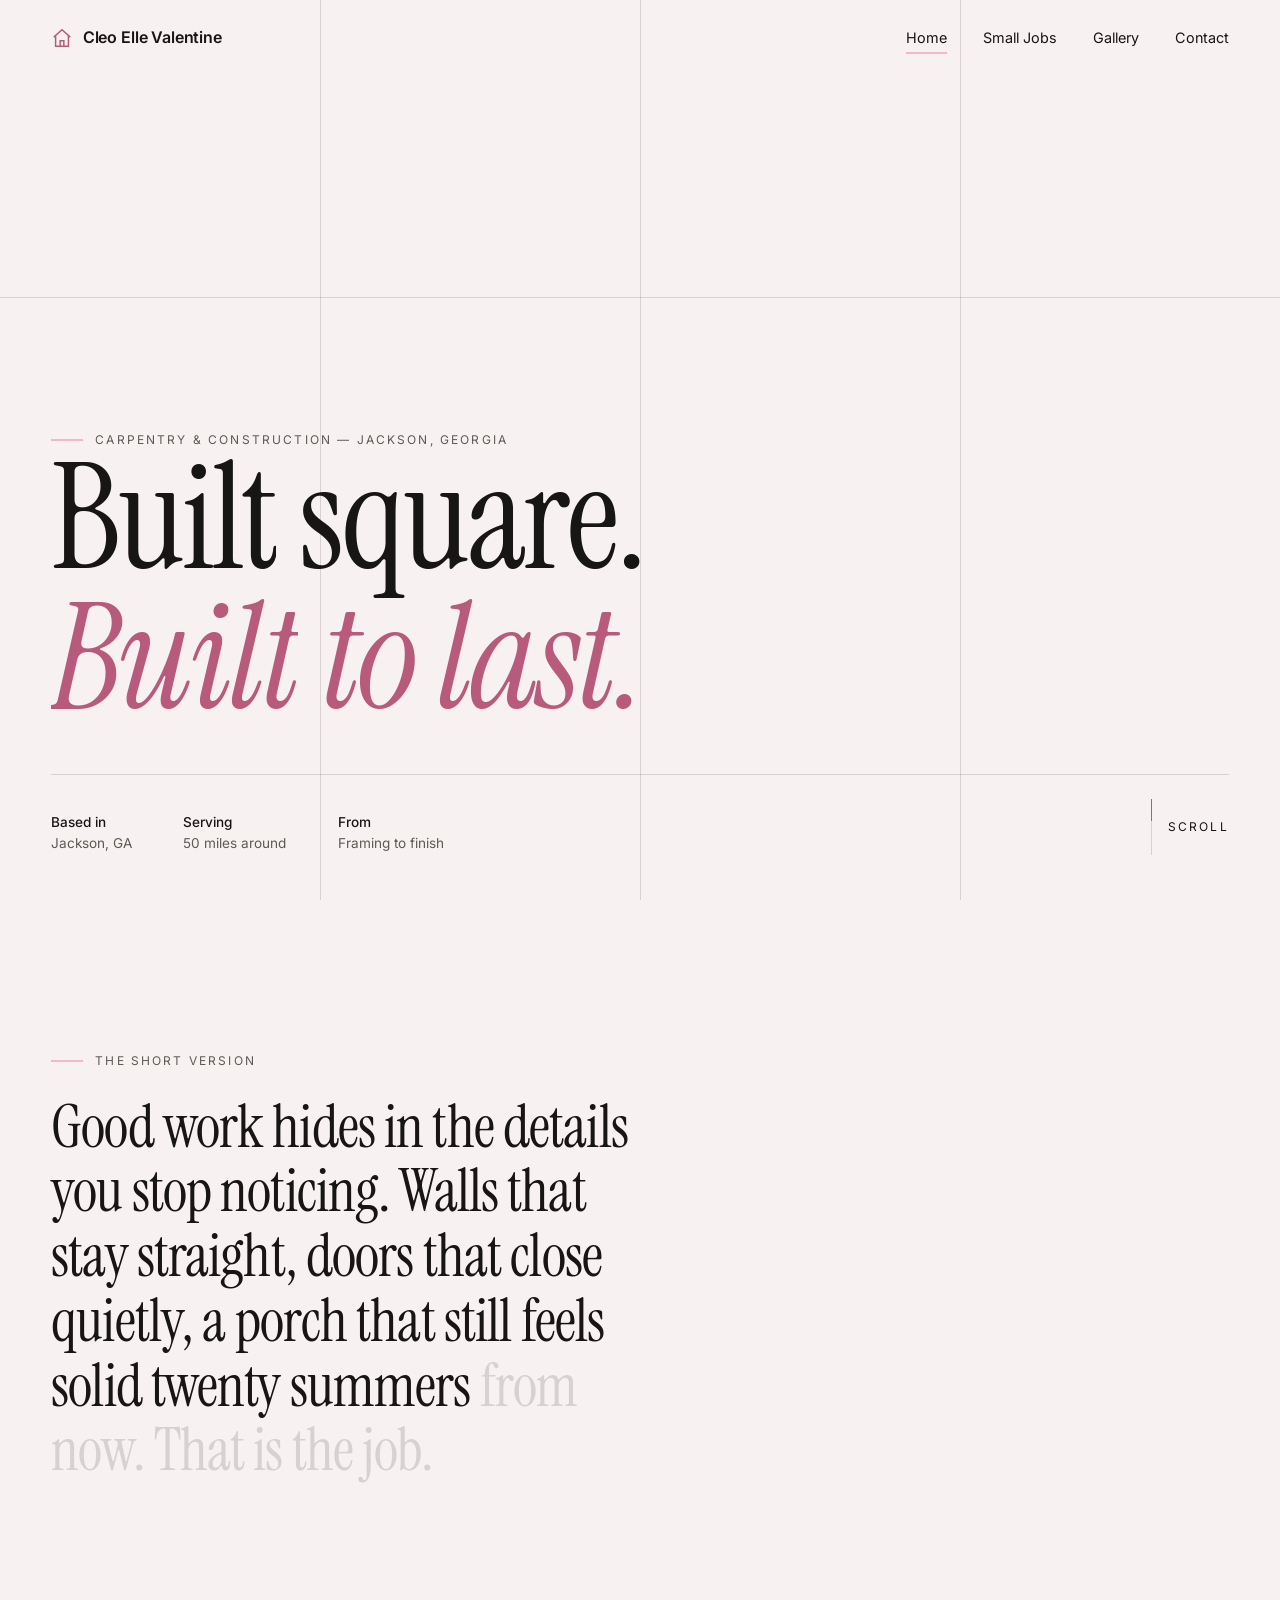
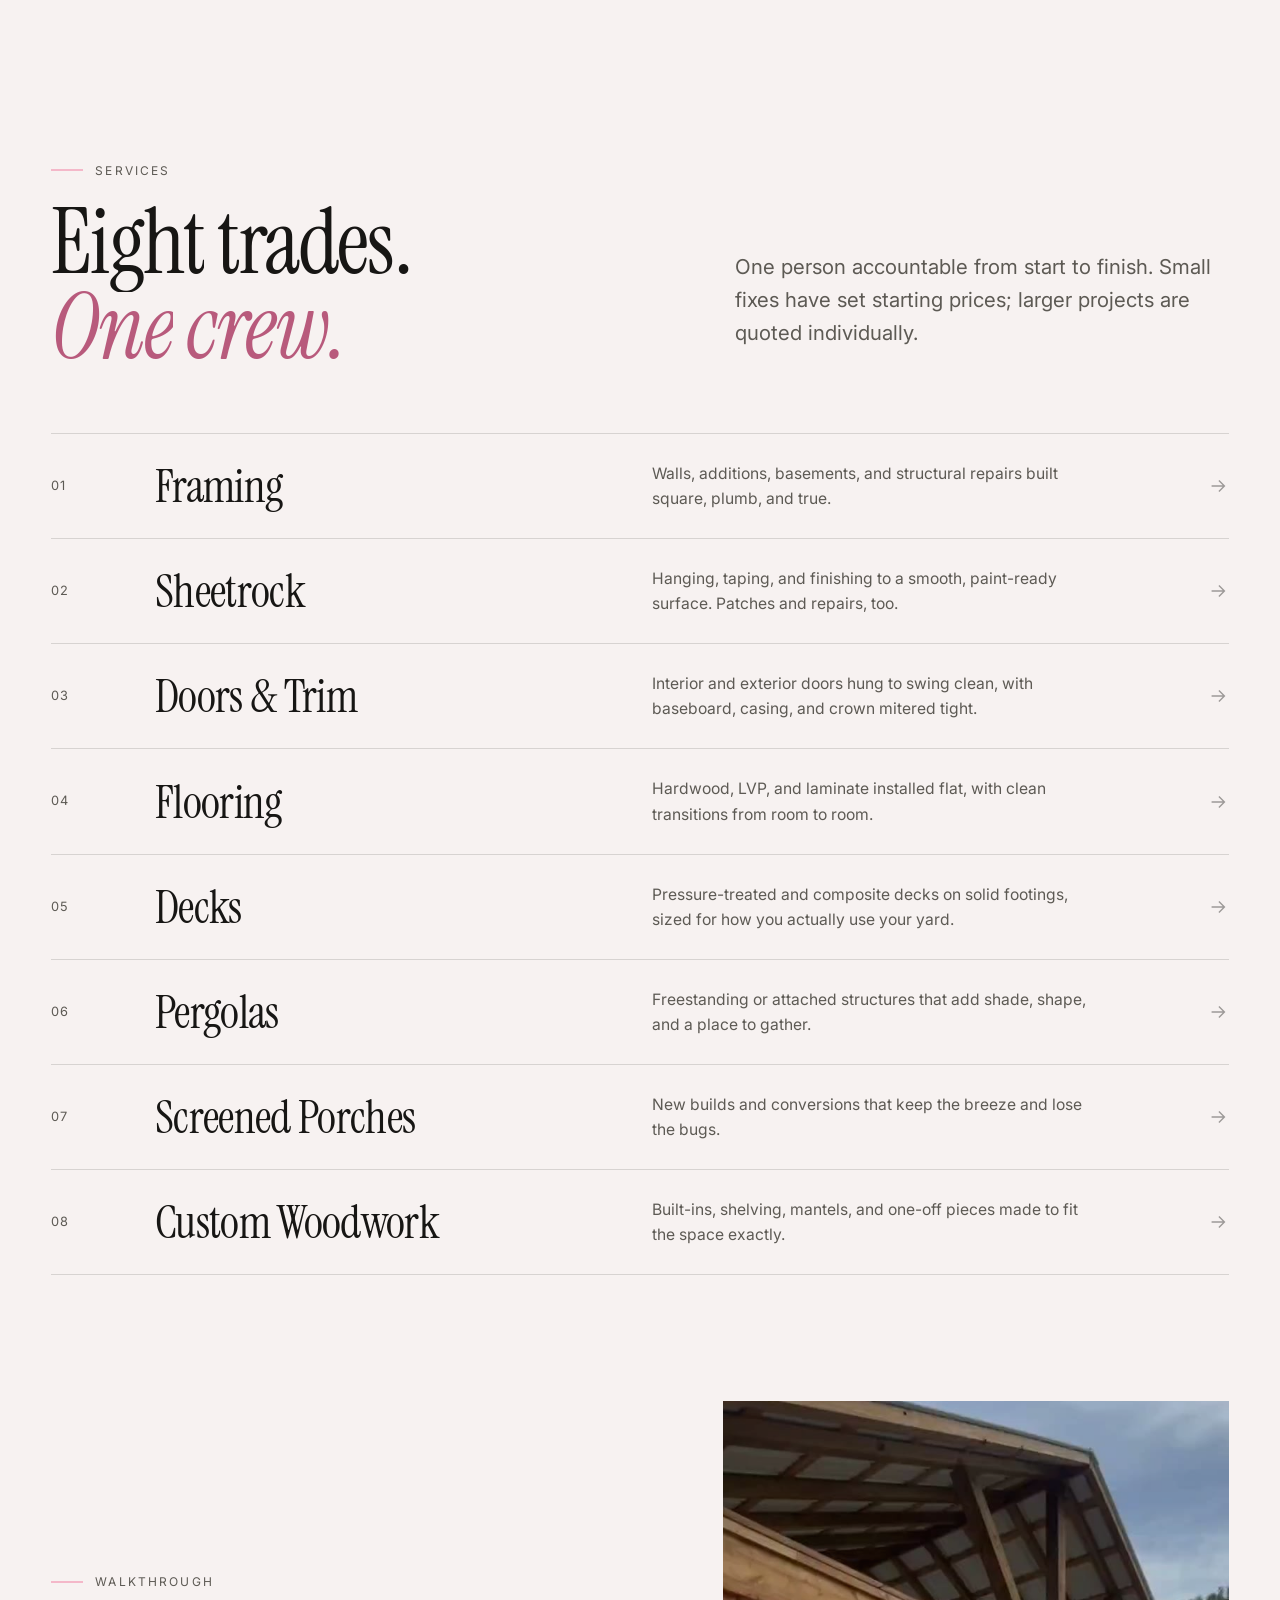
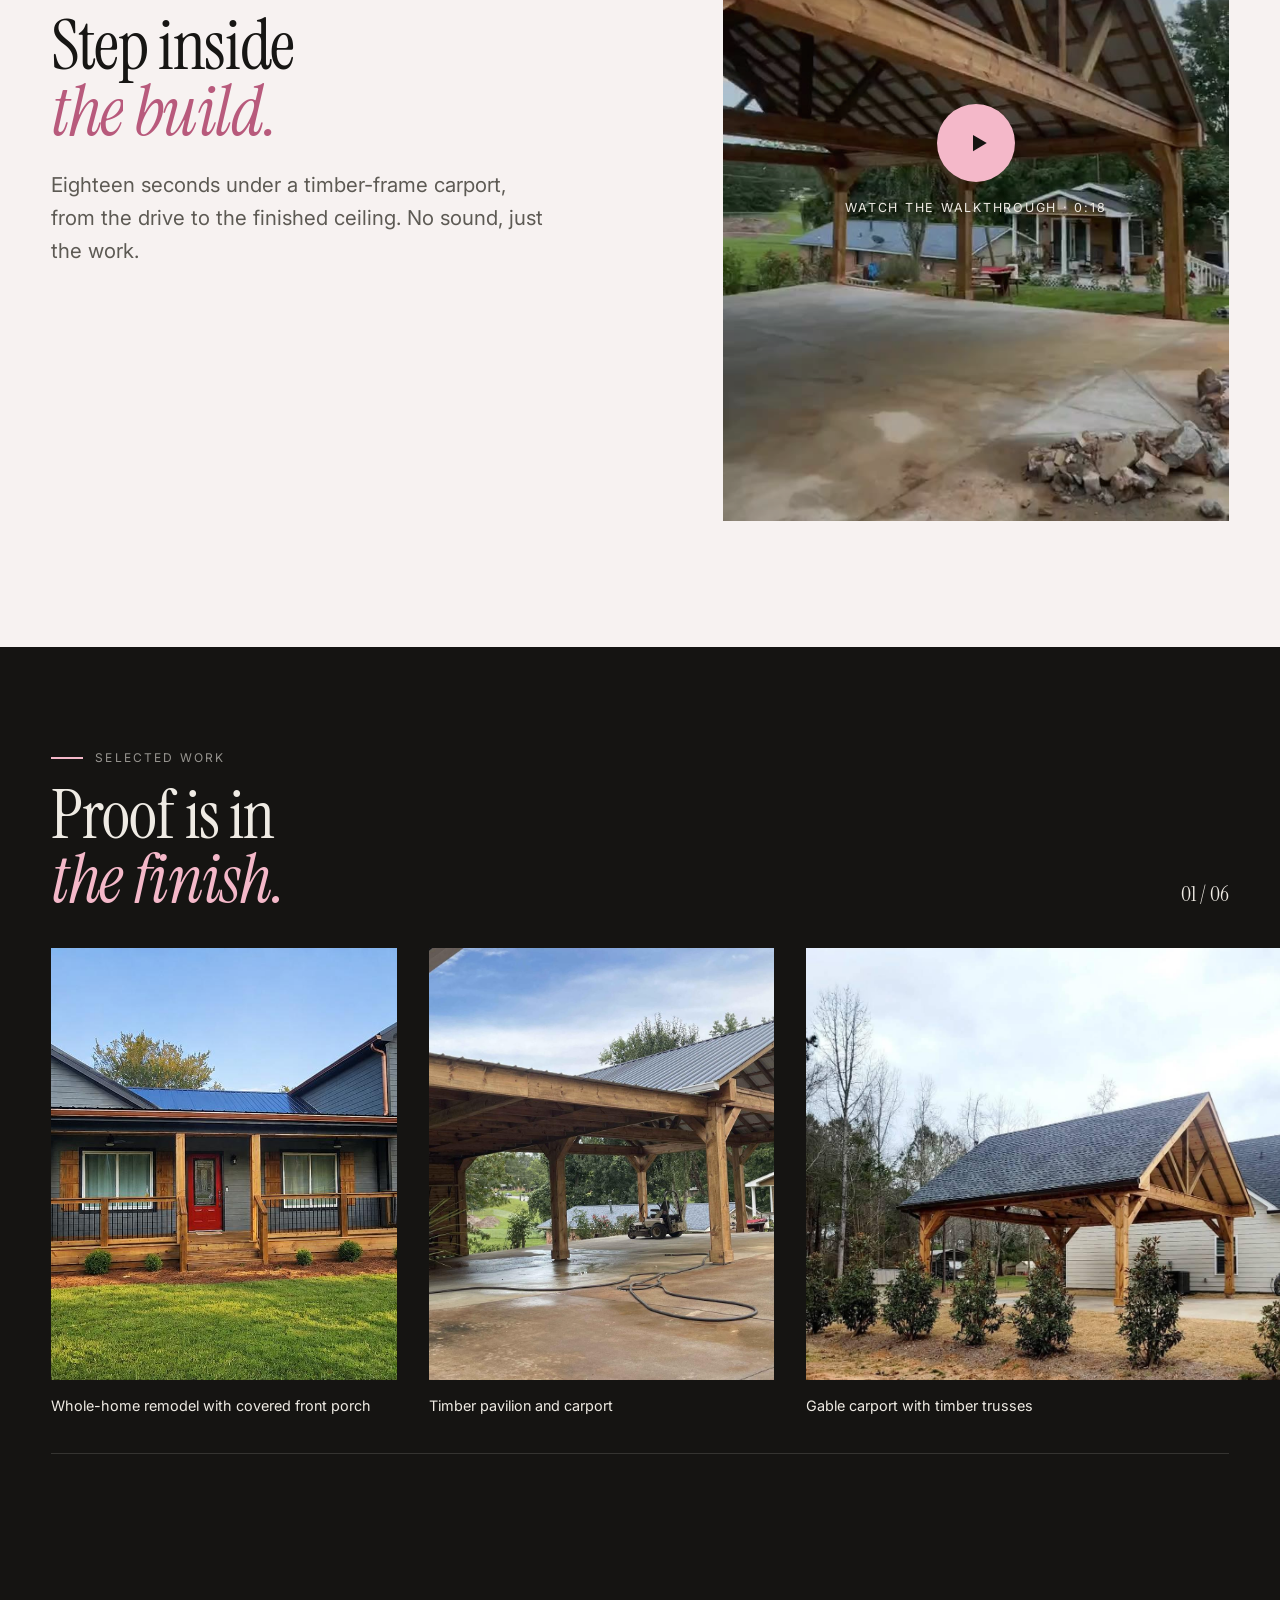
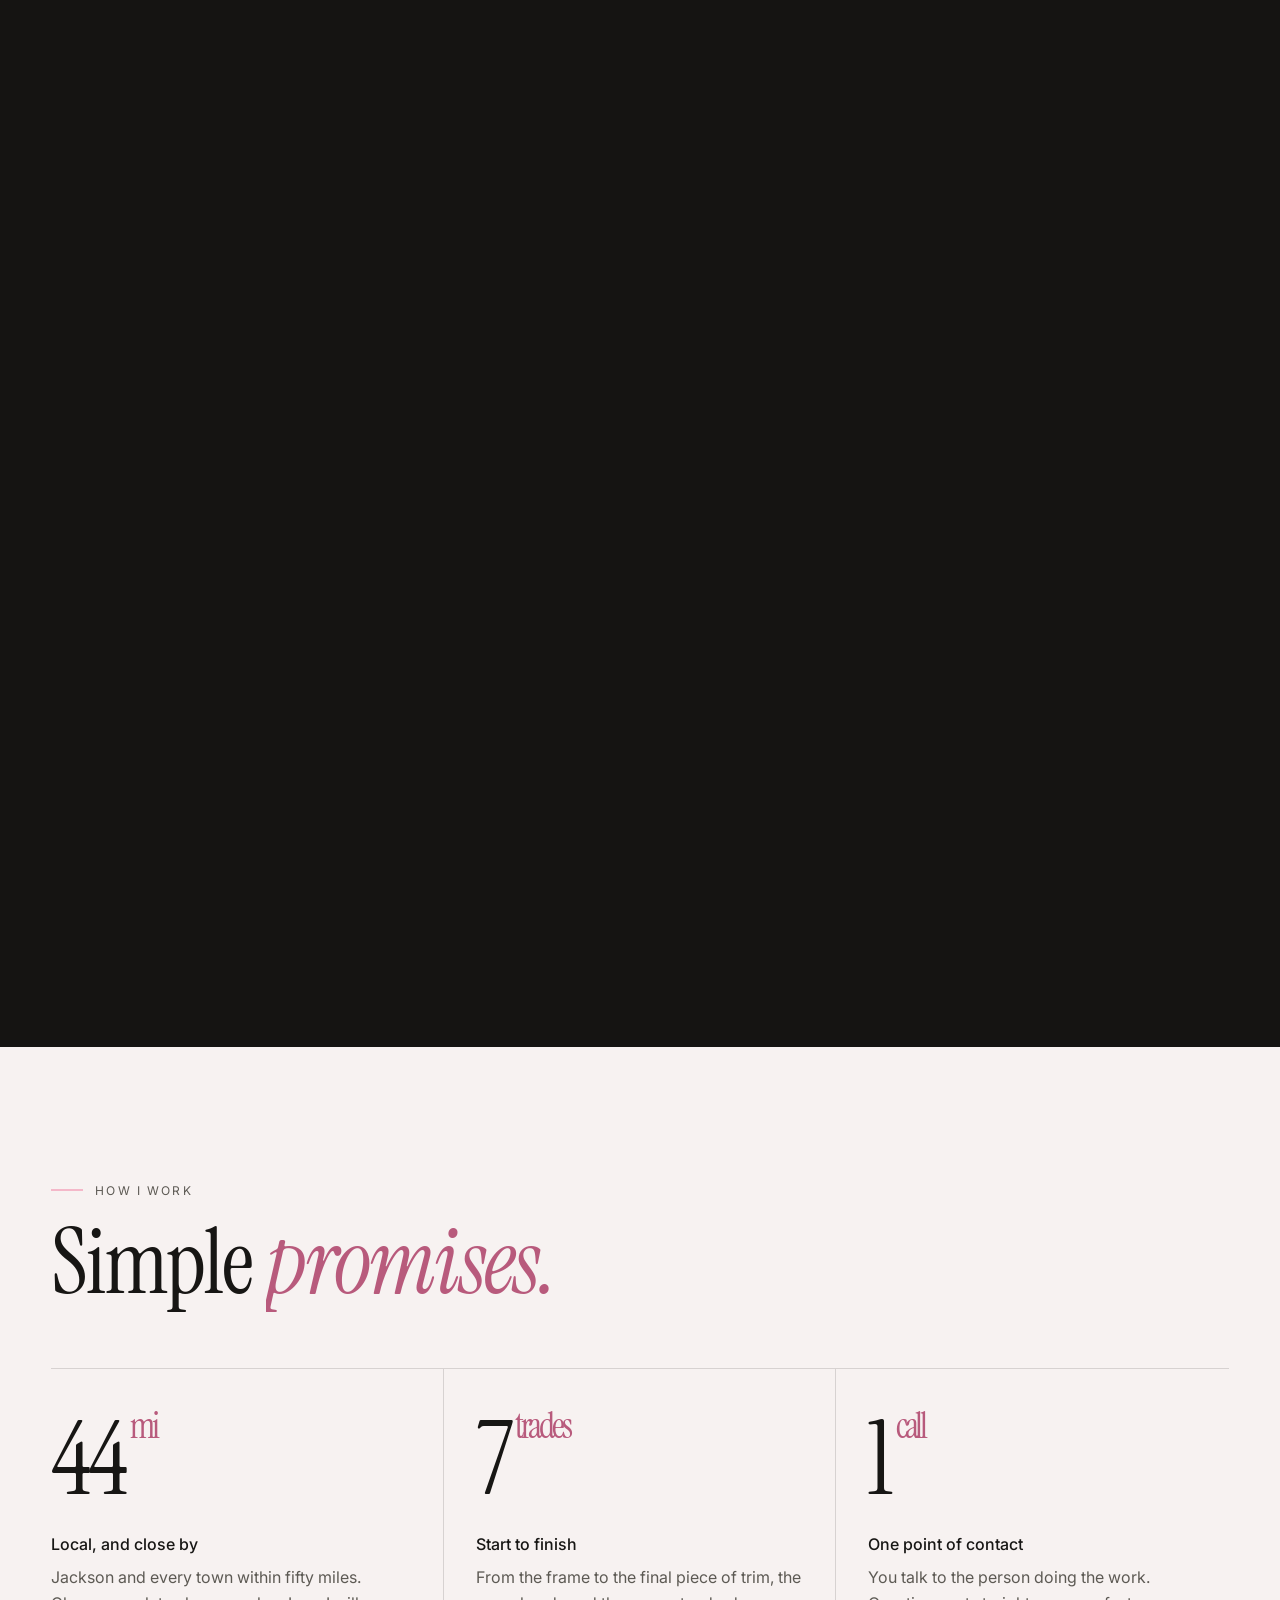
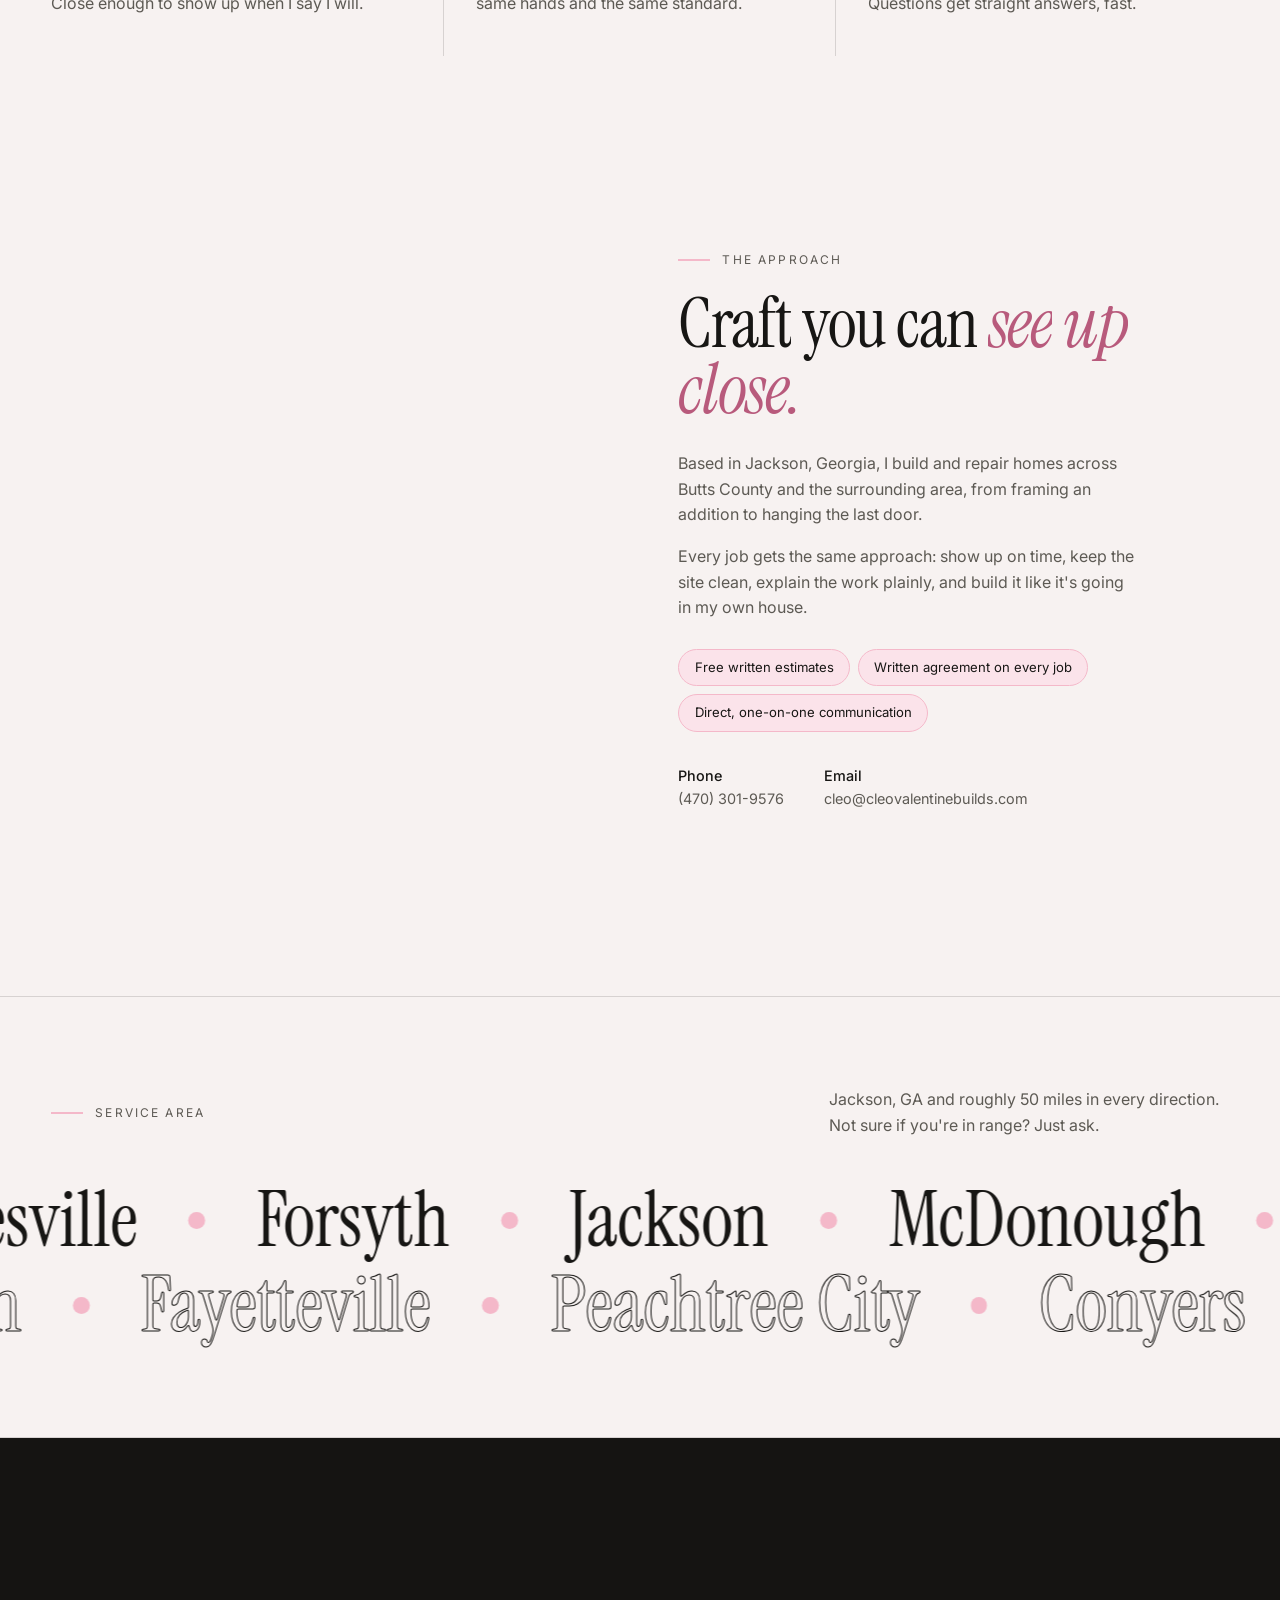
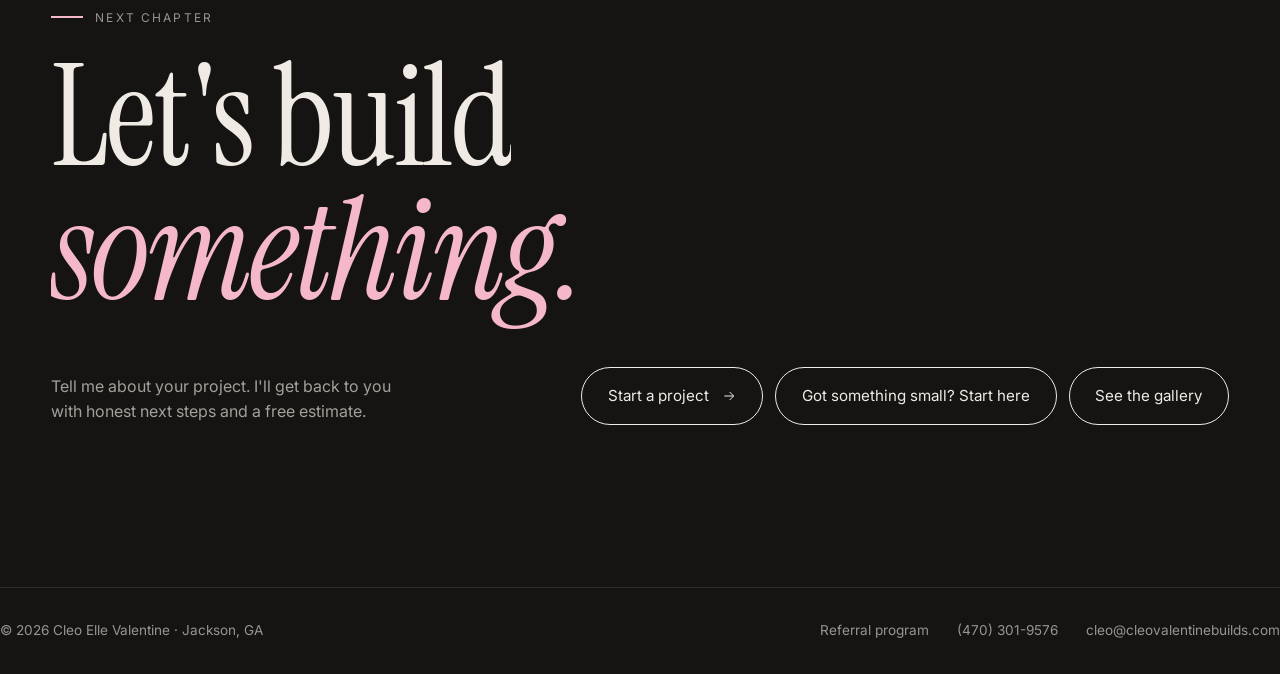
==== index.html @ bc6db9a2 "Expand the referral page and move its link to the footer The page is for existing clients and gets s" ====
<!DOCTYPE html>
<html lang="en" class="no-js">
<head>
  <meta charset="utf-8">
  <meta name="viewport" content="width=device-width, initial-scale=1">
  <title>Cleo Elle Valentine — Carpentry &amp; Construction in Jackson, GA</title>
  <meta name="description" content="Framing, sheetrock, doors and trim, flooring, decks, pergolas, screened porches, and custom woodwork in Jackson, GA and 50 miles around.">
  <link rel="canonical" href="https://cleovalentinebuilds.com/">
  <link rel="icon" href="favicon.svg" type="image/svg+xml">
  <meta property="og:type" content="website">
  <meta property="og:site_name" content="Cleo Elle Valentine Carpentry">
  <meta property="og:title" content="Cleo Elle Valentine — Carpentry in Jackson, GA">
  <meta property="og:description" content="Carpentry, repairs, and custom woodwork in Jackson, GA and 50 miles around. Free written estimates.">
  <meta property="og:url" content="https://cleovalentinebuilds.com/">
  <meta property="og:image" content="https://cleovalentinebuilds.com/images/work/timber-pavilion-and-carport.jpg">
  <meta name="twitter:card" content="summary_large_image">
  <script>document.documentElement.classList.replace("no-js", "js");</script>
  <link rel="preconnect" href="https://fonts.googleapis.com">
  <link rel="preconnect" href="https://fonts.gstatic.com" crossorigin>
  <link href="https://fonts.googleapis.com/css2?family=Instrument+Serif:ital@0;1&family=Inter:wght@400;500;600&display=swap" rel="stylesheet">
  <link rel="stylesheet" href="css/styles.css?v=34ede5a3">
  <link rel="preload" href="data/gallery.json" as="fetch" crossorigin>
</head>
<body>
  <div class="curtain" aria-hidden="true"></div>
  <div class="progress" aria-hidden="true"></div>

  <!-- ============ NAV ============ -->
  <header class="nav">
    <div class="container nav__inner">
      <a href="index.html" class="brand">
        <svg class="brand__mark" viewBox="0 0 24 24" fill="none" stroke="currentColor" stroke-width="1.6" aria-hidden="true"><path d="M3 11 12 3l9 8M5 9.5V21h14V9.5M10 21v-6h4v6"/></svg>
        Cleo Elle Valentine
      </a>
      <button class="nav__toggle" aria-label="Menu" aria-expanded="false"><span></span><span></span></button>
      <nav class="nav__links">
        <a href="index.html" aria-current="page">Home</a>
        <a href="small-jobs.html">Small Jobs</a>
        <a href="gallery.html">Gallery</a>
        <a href="contact.html">Contact</a>
      </nav>
    </div>
  </header>

  <main>
    <!-- ============ HERO ============ -->
    <section class="hero">
      <div class="hero__lines" aria-hidden="true">
        <i class="v" style="left:25%;animation-delay:.6s"></i>
        <i class="v" style="left:50%;animation-delay:.75s"></i>
        <i class="v" style="left:75%;animation-delay:.9s"></i>
        <i class="h" style="top:33%;animation-delay:.7s"></i>
      </div>
      <div class="container hero__content">
        <span class="eyebrow" data-reveal style="--d:.5s">Carpentry &amp; Construction — Jackson, Georgia</span>
        <h1 class="display hero__title split" style="--d:.6s">Built square.<br><em>Built to last.</em></h1>
        <div class="hero__foot">
          <div class="hero__meta" data-reveal style="--d:1.1s">
            <div><strong>Based in</strong>Jackson, GA</div>
            <div><strong>Serving</strong>50 miles around</div>
            <div><strong>From</strong>Framing to finish</div>
          </div>
          <a href="#story" class="scroll-cue" data-reveal style="--d:1.3s">
            <span class="scroll-cue__line"></span> Scroll
          </a>
        </div>
      </div>
    </section>

    <!-- ============ STATEMENT ============ -->
    <section class="statement" id="story">
      <div class="container">
        <span class="eyebrow" data-reveal>The short version</span>
        <p class="statement__text">
          Good work hides in the details you stop noticing. Walls that stay straight, doors that close quietly, a porch that still feels solid twenty summers from now. That is the job.
        </p>
      </div>
    </section>

    <!-- ============ SERVICES ============ -->
    <section class="services" id="services">
      <div class="container">
        <div class="section-head">
          <div>
            <span class="eyebrow" data-reveal>Services</span>
            <h2 class="display split" style="margin-top:1.25rem">Eight trades.<br><em>One crew.</em></h2>
          </div>
          <p class="lead" data-reveal>One person accountable from start to finish. Small fixes have set starting prices; larger projects are quoted individually.</p>
        </div>

        <div class="service-list" data-stagger="0.06">
          <div class="service" data-reveal>
            <span class="service__num">01</span><span class="service__name">Framing</span>
            <span class="service__desc">Walls, additions, basements, and structural repairs built square, plumb, and true.</span>
            <svg class="service__arrow" viewBox="0 0 24 24" fill="none" stroke="currentColor" stroke-width="1.5"><path d="M5 12h14M13 6l6 6-6 6"/></svg>
          </div>
          <div class="service" data-reveal>
            <span class="service__num">02</span><span class="service__name">Sheetrock</span>
            <span class="service__desc">Hanging, taping, and finishing to a smooth, paint-ready surface. Patches and repairs, too.</span>
            <svg class="service__arrow" viewBox="0 0 24 24" fill="none" stroke="currentColor" stroke-width="1.5"><path d="M5 12h14M13 6l6 6-6 6"/></svg>
          </div>
          <div class="service" data-reveal>
            <span class="service__num">03</span><span class="service__name">Doors &amp; Trim</span>
            <span class="service__desc">Interior and exterior doors hung to swing clean, with baseboard, casing, and crown mitered tight.</span>
            <svg class="service__arrow" viewBox="0 0 24 24" fill="none" stroke="currentColor" stroke-width="1.5"><path d="M5 12h14M13 6l6 6-6 6"/></svg>
          </div>
          <div class="service" data-reveal>
            <span class="service__num">04</span><span class="service__name">Flooring</span>
            <span class="service__desc">Hardwood, LVP, and laminate installed flat, with clean transitions from room to room.</span>
            <svg class="service__arrow" viewBox="0 0 24 24" fill="none" stroke="currentColor" stroke-width="1.5"><path d="M5 12h14M13 6l6 6-6 6"/></svg>
          </div>
          <div class="service" data-reveal>
            <span class="service__num">05</span><span class="service__name">Decks</span>
            <span class="service__desc">Pressure-treated and composite decks on solid footings, sized for how you actually use your yard.</span>
            <svg class="service__arrow" viewBox="0 0 24 24" fill="none" stroke="currentColor" stroke-width="1.5"><path d="M5 12h14M13 6l6 6-6 6"/></svg>
          </div>
          <div class="service" data-reveal>
            <span class="service__num">06</span><span class="service__name">Pergolas</span>
            <span class="service__desc">Freestanding or attached structures that add shade, shape, and a place to gather.</span>
            <svg class="service__arrow" viewBox="0 0 24 24" fill="none" stroke="currentColor" stroke-width="1.5"><path d="M5 12h14M13 6l6 6-6 6"/></svg>
          </div>
          <div class="service" data-reveal>
            <span class="service__num">07</span><span class="service__name">Screened Porches</span>
            <span class="service__desc">New builds and conversions that keep the breeze and lose the bugs.</span>
            <svg class="service__arrow" viewBox="0 0 24 24" fill="none" stroke="currentColor" stroke-width="1.5"><path d="M5 12h14M13 6l6 6-6 6"/></svg>
          </div>
          <div class="service" data-reveal>
            <span class="service__num">08</span><span class="service__name">Custom Woodwork</span>
            <span class="service__desc">Built-ins, shelving, mantels, and one-off pieces made to fit the space exactly.</span>
            <svg class="service__arrow" viewBox="0 0 24 24" fill="none" stroke="currentColor" stroke-width="1.5"><path d="M5 12h14M13 6l6 6-6 6"/></svg>
          </div>
        </div>
      </div>
    </section>

    <!-- ============ WALKTHROUGH VIDEO ============ -->
    <section class="video">
      <div class="container video__grid">
        <div>
          <span class="eyebrow" data-reveal>Walkthrough</span>
          <h2 class="display split">Step inside<br><em>the build.</em></h2>
          <p class="lead" data-reveal style="--d:.1s">Eighteen seconds under a timber-frame carport, from the drive to the finished ceiling. No sound, just the work.</p>
          <a href="gallery.html" class="btn" data-reveal style="--d:.2s">See more carports
            <svg viewBox="0 0 24 24" fill="none" stroke="currentColor" stroke-width="1.5"><path d="M5 12h14M13 6l6 6-6 6"/></svg>
          </a>
        </div>
        <figure class="video__player" data-video data-reveal="scale">
          <video src="images/work/carport-walkthrough.mp4" poster="images/work/carport-walkthrough-poster.jpg"
                 playsinline preload="none" muted></video>
          <button class="video__play" type="button" aria-label="Play the carport walkthrough">
            <span class="video__play-btn">
              <svg viewBox="0 0 24 24" fill="currentColor" aria-hidden="true"><path d="M8 5.5v13l11-6.5z"/></svg>
            </span>
            <span class="video__play-label">Watch the walkthrough · 0:18</span>
          </button>
        </figure>
      </div>
    </section>

    <!-- ============ WORK REEL (pinned, horizontal) ============ -->
    <section class="reel" aria-label="Selected work">
      <div class="reel__sticky">
        <div class="container reel__head">
          <div>
            <span class="eyebrow">Selected work</span>
            <h2 class="display" style="margin-top:1rem">Proof is in<br><em>the finish.</em></h2>
          </div>
          <span class="reel__count" data-reel-count>01 / 06</span>
        </div>
        <!-- Photos come from data/gallery.json (entries marked featured) -->
        <div class="reel__track" data-photos="featured"></div>
        <div class="reel__bar"><i></i></div>
      </div>
    </section>

    <!-- ============ PRINCIPLES ============ -->
    <section class="principles">
      <div class="container">
        <div class="section-head">
          <div>
            <span class="eyebrow" data-reveal>How I work</span>
            <h2 class="display split" style="margin-top:1.25rem">Simple <em>promises.</em></h2>
          </div>
        </div>
        <div class="principles__grid" data-stagger="0.15">
          <div class="principle" data-reveal>
            <div class="principle__big"><span data-count="50">0</span><sup>mi</sup></div>
            <h3>Local, and close by</h3>
            <p>Jackson and every town within fifty miles. Close enough to show up when I say I will.</p>
          </div>
          <div class="principle" data-reveal>
            <div class="principle__big"><span data-count="8">0</span><sup>trades</sup></div>
            <h3>Start to finish</h3>
            <p>From the frame to the final piece of trim, the same hands and the same standard.</p>
          </div>
          <div class="principle" data-reveal>
            <div class="principle__big"><span data-count="1">0</span><sup>call</sup></div>
            <h3>One point of contact</h3>
            <p>You talk to the person doing the work. Questions get straight answers, fast.</p>
          </div>
        </div>
      </div>
    </section>

    <!-- ============ ABOUT ============ -->
    <section class="about">
      <div class="container about__grid">
        <div class="media about__img" data-wipe data-photo="detail"></div>
        <div>
          <span class="eyebrow" data-reveal>The approach</span>
          <h2 class="display split">Craft you can <em>see up close.</em></h2>
          <p data-reveal>Based in Jackson, Georgia, I build and repair homes across Butts County and the surrounding area, from framing an addition to hanging the last door.</p>
          <p data-reveal style="--d:.1s">Every job gets the same approach: show up on time, keep the site clean, explain the work plainly, and build it like it's going in my own house.</p>
          <div class="badges" data-reveal style="--d:.15s">
            <span>Free written estimates</span>
            <span>Written agreement on every job</span>
            <span>Direct, one-on-one communication</span>
          </div>
          <div class="about__sign" data-reveal style="--d:.2s">
            <div><strong>Phone</strong><span>(470) 301-9576</span></div>
            <div><strong>Email</strong><span>cleo@cleovalentinebuilds.com</span></div>
          </div>
        </div>
      </div>
    </section>

    <!-- ============ SERVICE AREA ============ -->
    <section class="area">
      <div class="container area__head">
        <span class="eyebrow" data-reveal>Service area</span>
        <p data-reveal>Jackson, GA and roughly 50 miles in every direction. Not sure if you're in range? Just ask.</p>
      </div>
      <div class="marquee" data-dir="left">
        <div class="marquee__group">
          <span class="marquee__item">Jackson</span><span class="marquee__item">McDonough</span><span class="marquee__item">Griffin</span><span class="marquee__item">Locust Grove</span><span class="marquee__item">Covington</span><span class="marquee__item">Monticello</span><span class="marquee__item">Barnesville</span><span class="marquee__item">Forsyth</span>
        </div>
      </div>
      <div class="marquee marquee--outline" data-dir="right">
        <div class="marquee__group">
          <span class="marquee__item">Stockbridge</span><span class="marquee__item">Hampton</span><span class="marquee__item">Fayetteville</span><span class="marquee__item">Peachtree City</span><span class="marquee__item">Conyers</span><span class="marquee__item">Thomaston</span><span class="marquee__item">Zebulon</span><span class="marquee__item">Macon</span>
        </div>
      </div>
    </section>

    <!-- ============ CTA ============ -->
    <section class="cta">
      <div class="container">
        <span class="eyebrow" data-reveal>Next chapter</span>
        <h2 class="display cta__title split">Let's build<br><em>something.</em></h2>
        <div class="cta__row">
          <p data-reveal>Tell me about your project. I'll get back to you with honest next steps and a free estimate.</p>
          <div style="display:flex;gap:.75rem;flex-wrap:wrap;--d:.1s" data-reveal>
            <a href="contact.html" class="btn btn--light">Start a project
              <svg viewBox="0 0 24 24" fill="none" stroke="currentColor" stroke-width="1.5"><path d="M5 12h14M13 6l6 6-6 6"/></svg>
            </a>
            <a href="small-jobs.html" class="btn btn--light">Got something small? Start here</a>
            <a href="gallery.html" class="btn btn--light">See the gallery</a>
          </div>
        </div>
      </div>
    </section>
  </main>

  <footer class="footer">
    <div class="container footer__inner">
      <span>© <span data-year>2026</span> Cleo Elle Valentine · Jackson, GA</span>
      <div class="footer__links">
        <a href="referrals.html">Referral program</a>
        <a href="tel:4703019576">(470) 301-9576</a>
        <a href="mailto:cleo@cleovalentinebuilds.com">cleo@cleovalentinebuilds.com</a>
      </div>
    </div>
  </footer>

  <script src="js/render-photos.js?v=578fe706"></script>
  <script src="js/main.js?v=1431902e"></script>
</body>
</html>
---- css/styles.css ----
/* ==========================================================================
   Base
   ========================================================================== */
:root {
  --bg: #f7f2f1;
  --bg-alt: #f1e6e7;
  --ink: #171614;
  --ink-soft: #5d5a54;
  --line: rgba(23, 22, 20, 0.14);
  --accent: #f4b8c9;        /* pastel pink: fills, bars, dots, dark-section text */
  --accent-soft: #fbe3ea;   /* blush: hover washes, tints */
  --accent-ink: #b85a7c;    /* deeper rose: pink text on light backgrounds */
  --dark: #151412;
  --dark-ink: #efebe4;

  --font-sans: "Inter", system-ui, -apple-system, "Segoe UI", Roboto, sans-serif;
  --font-display: "Instrument Serif", Georgia, "Times New Roman", serif;

  --pad: clamp(1.25rem, 4vw, 3.5rem);
  --max: 1360px;
  --ease: cubic-bezier(0.22, 1, 0.36, 1);
}

*, *::before, *::after { box-sizing: border-box; }

html { -webkit-text-size-adjust: 100%; }

body {
  margin: 0;
  background: var(--bg);
  color: var(--ink);
  font-family: var(--font-sans);
  font-size: 1rem;
  line-height: 1.6;
  -webkit-font-smoothing: antialiased;
  overflow-x: hidden;
}

img { max-width: 100%; display: block; }
a { color: inherit; text-decoration: none; }
button { font: inherit; color: inherit; background: none; border: 0; cursor: pointer; }

::selection { background: var(--accent); color: var(--ink); }

.container { width: 100%; max-width: var(--max); margin: 0 auto; padding: 0 var(--pad); }

.eyebrow {
  display: inline-flex;
  align-items: center;
  gap: 0.75rem;
  font-size: 0.75rem;
  letter-spacing: 0.18em;
  text-transform: uppercase;
  color: var(--ink-soft);
}
.eyebrow::before { content: ""; width: 2rem; height: 2px; background: var(--accent); }

.display {
  font-family: var(--font-display);
  font-weight: 400;
  line-height: 0.95;
  letter-spacing: -0.02em;
  margin: 0;
}
.display em { font-style: italic; color: var(--accent-ink); }
.reel .display em, .cta .display em { color: var(--accent); }

.lead { font-size: clamp(1.1rem, 1.6vw, 1.35rem); color: var(--ink-soft); max-width: 38ch; }

section { position: relative; }

/* ==========================================================================
   Scroll progress + navigation
   ========================================================================== */
.progress {
  position: fixed; inset: 0 0 auto 0; height: 2px; z-index: 100;
  background: var(--accent); transform-origin: 0 50%; transform: scaleX(0);
}

.nav {
  position: fixed; inset: 0 0 auto 0; z-index: 90;
  transition: background 0.5s var(--ease), transform 0.5s var(--ease), color 0.5s var(--ease);
}
.nav__inner {
  display: flex; align-items: center; justify-content: space-between;
  height: 76px;
}
.nav.is-scrolled { background: rgba(247, 242, 241, 0.82); backdrop-filter: blur(14px); -webkit-backdrop-filter: blur(14px); }
.nav.is-hidden { transform: translateY(-100%); }

.brand { font-weight: 600; letter-spacing: -0.01em; display: flex; align-items: center; gap: 0.6rem; }
.brand__mark { width: 22px; height: 22px;  color: var(--accent-ink); }

.nav__links { display: flex; gap: 2.25rem; font-size: 0.9rem; }
.nav__links a { position: relative; padding: 0.25rem 0; }
.nav__links a::after {
  content: ""; position: absolute; left: 0; bottom: 0; width: 100%;
  height: 2px; background: var(--accent); transform: scaleX(0); transform-origin: right;
  transition: transform 0.5s var(--ease);
}
.nav__links a:hover::after, .nav__links a[aria-current="page"]::after { transform: scaleX(1); transform-origin: left; }

.nav__toggle { display: none; width: 40px; height: 40px; position: relative; }
.nav__toggle span {
  position: absolute; left: 9px; right: 9px; height: 1.5px; background: currentColor;
  transition: transform 0.4s var(--ease), top 0.4s var(--ease);
}
.nav__toggle span:nth-child(1) { top: 16px; }
.nav__toggle span:nth-child(2) { top: 23px; }
.nav.is-open .nav__toggle span:nth-child(1) { top: 19.5px; transform: rotate(45deg); }
.nav.is-open .nav__toggle span:nth-child(2) { top: 19.5px; transform: rotate(-45deg); }

@media (max-width: 760px) {
  .nav__toggle { display: block; }
  .nav__links {
    position: fixed; inset: 76px 0 auto 0; flex-direction: column; gap: 0;
    background: var(--bg); padding: 1rem var(--pad) 2rem;
    font-size: 1.75rem; font-family: var(--font-display);
    clip-path: inset(0 0 100% 0); transition: clip-path 0.6s var(--ease);
  }
  .nav__links a { padding: 0.6rem 0; border-bottom: 1px solid var(--line); }
  .nav__links a::after { display: none; }
  .nav.is-open .nav__links { clip-path: inset(0 0 0 0); }
  .nav.is-open { background: var(--bg); }
}

/* ==========================================================================
   Buttons & links
   ========================================================================== */
.btn {
  display: inline-flex; align-items: center; gap: 0.75rem;
  padding: 1rem 1.6rem; border: 1px solid var(--ink); border-radius: 999px;
  font-size: 0.95rem; position: relative; overflow: hidden; isolation: isolate;
  transition: color 0.5s var(--ease);
}
.btn::before {
  content: ""; position: absolute; inset: 0; background: var(--ink); z-index: -1;
  transform: translateY(101%); transition: transform 0.5s var(--ease);
}
.btn:hover { color: var(--bg); }
.btn:hover::before { transform: translateY(0); }
.btn svg { width: 16px; height: 16px; transition: transform 0.5s var(--ease); }
.btn:hover svg { transform: translateX(4px); }
.btn--solid { background: var(--ink); color: var(--bg); }
.btn--solid::before { background: var(--accent); }
.btn--solid:hover { color: var(--ink); }
.btn--light { border-color: var(--dark-ink); color: var(--dark-ink); }
.btn--light::before { background: var(--accent); }
.btn--light:hover { color: var(--dark); border-color: var(--accent); }

/* ==========================================================================
   Reveal animations (driven by js/main.js)
   ========================================================================== */
.js [data-reveal] {
  opacity: 0; transform: translateY(40px);
  transition: opacity 1.1s var(--ease), transform 1.1s var(--ease);
  transition-delay: var(--d, 0s);
}
.js [data-reveal="fade"] { transform: none; }
.js [data-reveal="left"] { transform: translateX(-50px); }
.js [data-reveal="right"] { transform: translateX(50px); }
.js [data-reveal="scale"] { transform: scale(0.94); }
.js [data-reveal].is-in { opacity: 1; transform: none; }

/* Word-by-word split text */
.split .w { display: inline-block; overflow: hidden; vertical-align: top; padding-bottom: 0.08em; margin-bottom: -0.08em; }
.split .w > span {
  display: inline-block; transform: translateY(105%);
  transition: transform 1.1s var(--ease); transition-delay: calc(var(--i) * 0.06s + var(--d, 0s));
}
.split.is-in .w > span { transform: none; }

/* Image wipe */
.js [data-wipe] { clip-path: inset(100% 0 0 0); transition: clip-path 1.4s var(--ease); transition-delay: var(--d, 0s); }
.js [data-wipe].is-in { clip-path: inset(0 0 0 0); }
[data-wipe] .media__inner { transform: scale(1.25); transition: transform 2s var(--ease); transition-delay: var(--d, 0s); }
[data-wipe].is-in .media__inner { transform: scale(1); }

/* ==========================================================================
   Media placeholders — swap the inner div for an <img> when you have photos
   ========================================================================== */
.media { position: relative; overflow: hidden; background: var(--bg-alt); }
.media__inner, .media img { position: absolute; inset: 0; width: 100%; height: 100%; object-fit: cover; }
.media__inner {
  background:
    repeating-linear-gradient(135deg, transparent 0 22px, rgba(23,22,20,0.035) 22px 23px),
    linear-gradient(160deg, #f6e4e8, #e8c9d2);
}
.media--dark .media__inner {
  background:
    repeating-linear-gradient(135deg, transparent 0 22px, rgba(255,255,255,0.03) 22px 23px),
    linear-gradient(160deg, #3a332b, #231f1b);
}
.media__label {
  position: absolute; left: 1rem; bottom: 1rem; z-index: 2;
  font-size: 0.7rem; letter-spacing: 0.16em; text-transform: uppercase;
  color: rgba(23,22,20,0.55);
}
.media--dark .media__label { color: rgba(239,235,228,0.55); }

/* ==========================================================================
   Hero
   ========================================================================== */
.hero {
  min-height: 100vh; min-height: 100svh;
  display: flex; flex-direction: column; justify-content: flex-end;
  padding: 120px 0 clamp(2rem, 5vh, 3.5rem);
  overflow: hidden;
}
.hero__lines { position: absolute; inset: 0; pointer-events: none; }
.hero__lines i { position: absolute; background: var(--line); animation: grow 1.8s var(--ease) both; }
.hero__lines .v { top: 0; bottom: 0; width: 1px; transform-origin: top; }
.hero__lines .h { left: 0; right: 0; height: 1px; transform-origin: left; }
.hero__lines .v { --axis: scaleY(0); }
.hero__lines .h { --axis: scaleX(0); }
@keyframes grow { from { transform: var(--axis); } to { transform: none; } }
.story__art text { fill: var(--ink-soft); stroke: none; font: 11px var(--font-sans); letter-spacing: 0.08em; }
.hero__content { position: relative; }
.hero__title { font-size: clamp(3.4rem, 11.5vw, 11.5rem); }
.hero__foot {
  display: flex; justify-content: space-between; align-items: flex-end; gap: 2rem; flex-wrap: wrap;
  margin-top: clamp(2rem, 5vh, 3.5rem); padding-top: 1.5rem; border-top: 1px solid var(--line);
}
.hero__meta { display: flex; gap: clamp(1.5rem, 4vw, 4rem); font-size: 0.85rem; color: var(--ink-soft); flex-wrap: wrap; }
.hero__meta strong { display: block; color: var(--ink); font-weight: 500; }

.scroll-cue { display: flex; align-items: center; gap: 1rem; font-size: 0.75rem; letter-spacing: 0.18em; text-transform: uppercase; }
.scroll-cue__line { width: 1px; height: 56px; background: var(--line); position: relative; overflow: hidden; }
.scroll-cue__line::after {
  content: ""; position: absolute; left: 0; top: 0; width: 100%; height: 40%; background: var(--accent-ink);
  animation: cue 2.2s var(--ease) infinite;
}
@keyframes cue { from { transform: translateY(-100%); } to { transform: translateY(260%); } }

/* ==========================================================================
   Intro statement
   ========================================================================== */
.statement { padding: clamp(6rem, 16vh, 11rem) 0; }
.statement__text {
  font-family: var(--font-display); font-size: clamp(2rem, 4.6vw, 4.2rem);
  line-height: 1.1; letter-spacing: -0.015em; max-width: 22ch; margin: 1.5rem 0 0;
}
.statement__text .word { opacity: 0.14; transition: opacity 0.3s linear; }
.statement__text .word.is-lit { opacity: 1; }

/* ==========================================================================
   Story — pinned drawing that builds as you scroll
   ========================================================================== */
.story { height: 420vh; }
.story__sticky {
  position: sticky; top: 0; height: 100vh; height: 100svh;
  display: grid; grid-template-columns: 1.05fr 1fr; align-items: center; gap: var(--pad);
}
.story__art { position: relative; aspect-ratio: 1 / 1; max-height: 78vh; width: 100%; }
.story__art svg { width: 100%; height: 100%; overflow: visible; }
.story__art path, .story__art line, .story__art rect, .story__art polyline {
  fill: none; stroke: var(--ink); stroke-width: 1.6; stroke-linecap: round; stroke-linejoin: round;
  vector-effect: non-scaling-stroke;
}
.story__art .layer-sheet rect { fill: rgba(244,184,201,0.22); stroke: var(--ink-soft); }
.story__art .layer-trim * { stroke: var(--accent-ink); stroke-width: 2.2; }
.story__art .layer-floor line { stroke: var(--ink-soft); }
.story__art .dim { stroke: var(--ink-soft); stroke-dasharray: 3 5; stroke-width: 1; }

.story__steps { position: relative; height: 60vh; }
.story__step {
  position: absolute; inset: 0; display: flex; flex-direction: column; justify-content: center;
  opacity: 0; transform: translateY(40px); pointer-events: none;
  transition: opacity 0.8s var(--ease), transform 0.8s var(--ease);
}
.story__step.is-active { opacity: 1; transform: none; pointer-events: auto; }
.story__step.is-past { opacity: 0; transform: translateY(-40px); }
.story__num { font-family: var(--font-display); font-size: 1.1rem; color: var(--accent-ink); }
.story__step h3 { font-family: var(--font-display); font-weight: 400; font-size: clamp(2.2rem, 4.2vw, 3.8rem); line-height: 1; margin: 0.6rem 0 1.25rem; letter-spacing: -0.015em; }
.story__step p { color: var(--ink-soft); max-width: 40ch; margin: 0; font-size: 1.05rem; }
.story__dots { display: flex; gap: 0.5rem; position: absolute; bottom: 0; left: 0; }
.story__dots span { width: 28px; height: 2px; background: var(--line); transition: background 0.5s var(--ease); }
.story__dots span.is-active { background: var(--ink); }

@media (max-width: 860px) {
  .story { height: 380vh; }
  .story__sticky { grid-template-columns: 1fr; grid-template-rows: auto 1fr; align-content: center; gap: 1rem; padding-top: 80px; }
  .story__art { max-height: 42vh; aspect-ratio: auto; height: 42vh; }
  .story__steps { height: 34vh; }
}

/* ==========================================================================
   Services
   ========================================================================== */
.services { padding: clamp(6rem, 14vh, 10rem) 0; }
.section-head { display: flex; justify-content: space-between; align-items: flex-end; gap: 2rem; flex-wrap: wrap; margin-bottom: clamp(3rem, 7vh, 5rem); }
.section-head .display { font-size: clamp(2.8rem, 7vw, 6.5rem); }

.service-list { border-top: 1px solid var(--line); }
.service {
  display: grid; grid-template-columns: 5rem 1fr 1.1fr 2rem; gap: 1.5rem; align-items: center;
  padding: clamp(1.4rem, 3vh, 2.2rem) 0; border-bottom: 1px solid var(--line);
  position: relative; cursor: default;
}
.service::before {
  content: ""; position: absolute; inset: 0; background: var(--accent-soft); z-index: -1;
  transform: scaleY(0); transform-origin: bottom; transition: transform 0.6s var(--ease);
}
.service > * { transition: color 0.5s var(--ease), transform 0.6s var(--ease); }
.service__num { font-size: 0.8rem; color: var(--ink-soft); letter-spacing: 0.1em; }
.service__name { font-family: var(--font-display); font-size: clamp(1.8rem, 3.6vw, 3.2rem); line-height: 1; letter-spacing: -0.015em; }
.service__desc { color: var(--ink-soft); font-size: 0.98rem; max-width: 44ch; }
.service__arrow { width: 22px; height: 22px; justify-self: end; opacity: 0.4; }
@media (hover: hover) {
  .service:hover::before { transform: scaleY(1); }
  .service:hover > * { color: var(--ink); }
  .service:hover .service__num, .service:hover .service__arrow { color: var(--accent-ink); }
  .service:hover .service__name { transform: translateX(1rem); }
  .service:hover .service__arrow { opacity: 1; transform: rotate(-45deg); }
}
.service { isolation: isolate; }
@media (max-width: 760px) {
  .service { grid-template-columns: 2.5rem 1fr; row-gap: 0.5rem; }
  .service__desc { grid-column: 2; }
  .service__arrow { display: none; }
}

/* ==========================================================================
   Referral program page
   ========================================================================== */
.referral { padding: 0 0 clamp(4rem, 10vh, 7rem); }
.referral__grid { display: grid; grid-template-columns: 1fr 1fr; gap: clamp(2.5rem, 7vw, 6rem); align-items: center; }

/* The gift card, with two more waiting behind it */
.giftcard-stack { position: relative; padding: clamp(1rem, 3vw, 2rem) 0; }
.giftcard-stack::before, .giftcard-stack::after {
  content: ""; position: absolute; inset: clamp(1rem, 3vw, 2rem) 0;
  border: 1px solid var(--accent); border-radius: 18px; background: var(--bg);
}
.giftcard-stack::before { transform: rotate(4.5deg) translate(1%, 1.5%); }
.giftcard-stack::after { transform: rotate(1deg) translate(0.5%, 0.75%); background: var(--accent-soft); }
.giftcard {
  position: relative; z-index: 1; aspect-ratio: 8 / 5; border-radius: 18px;
  border: 1px solid var(--accent-ink);
  background: linear-gradient(140deg, var(--accent-soft) 0%, var(--accent) 100%);
  padding: clamp(1.25rem, 3.4vw, 2.25rem);
  display: flex; flex-direction: column; justify-content: space-between;
  box-shadow: 0 30px 60px -34px rgba(184, 90, 124, 0.7);
  transform: rotate(-3.5deg);
  transition: transform 0.8s var(--ease);
}
.giftcard::after {  /* a slow shine across the face */
  content: ""; position: absolute; inset: 0; border-radius: inherit; pointer-events: none;
  background: linear-gradient(115deg, transparent 38%, rgba(255,255,255,0.45) 48%, transparent 58%);
}
@media (hover: hover) { .giftcard-stack:hover .giftcard { transform: rotate(0deg) translateY(-8px); } }
.giftcard__top { display: flex; justify-content: space-between; align-items: flex-start; gap: 1rem; }
.giftcard__brand { display: inline-flex; align-items: center; gap: 0.6rem; font-size: 0.72rem; letter-spacing: 0.18em; text-transform: uppercase; }
.giftcard__brand svg { width: 18px; height: 18px; }
.giftcard__chip { width: 40px; height: 30px; border-radius: 6px; border: 1px solid rgba(23,22,20,0.28); background: rgba(255,255,255,0.55); }
.giftcard__chip::after { content: ""; display: block; margin: 9px auto 0; width: 60%; height: 1px; background: rgba(23,22,20,0.28); }
.giftcard__amount { font-family: var(--font-display); font-size: clamp(3.6rem, 9vw, 6.5rem); line-height: 0.9; letter-spacing: -0.03em; }
.giftcard__foot { display: flex; justify-content: space-between; gap: 1rem; font-size: 0.68rem; letter-spacing: 0.16em; text-transform: uppercase; color: rgba(23,22,20,0.65); }

/* The two facts, side by side with the card */
.facts { list-style: none; margin: 0; padding: 0; }
.fact { padding: clamp(1.5rem, 4vh, 2.5rem) 0; border-top: 1px solid var(--line); }
.fact:last-child { border-bottom: 1px solid var(--line); }
.fact__label { font-size: 0.75rem; letter-spacing: 0.16em; text-transform: uppercase; color: var(--ink-soft); }
.fact__text { font-family: var(--font-display); font-size: clamp(1.9rem, 3.8vw, 3.2rem); line-height: 1.12; letter-spacing: -0.015em; margin: 0.6rem 0 0; }
.fact__text em { font-style: italic; color: var(--accent-ink); }

/* How it works — same three-column rhythm as .principles__grid */
.steps { padding: 0 0 clamp(6rem, 14vh, 10rem); }
.steps__grid { list-style: none; margin: 0; padding: 0; display: grid; grid-template-columns: repeat(3, 1fr); border-top: 1px solid var(--line); }
.step { padding: 2.5rem 2rem 0 0; border-right: 1px solid var(--line); }
.step + .step { padding-left: 2rem; }
.step:last-child { border-right: 0; }
.step__num { font-family: var(--font-display); font-size: clamp(2.6rem, 5vw, 4rem); line-height: 1; color: var(--accent-ink); }
.step h3 { font-size: 1.05rem; font-weight: 500; margin: 1rem 0 0.5rem; }
.step p { margin: 0; color: var(--ink-soft); max-width: 32ch; }

/* Gift card menu */
.gifts { padding: 0 0 clamp(6rem, 14vh, 10rem); }
.gifts__grid { display: grid; grid-template-columns: repeat(3, 1fr); gap: clamp(0.9rem, 2vw, 1.5rem); }
.gift-group {
  border: 1px solid var(--line); background: rgba(255,255,255,0.5);
  padding: clamp(1.4rem, 3vw, 2rem); display: flex; flex-direction: column;
  transition: border-color 0.5s var(--ease), background 0.5s var(--ease), transform 0.6s var(--ease);
}
@media (hover: hover) {
  .gift-group:hover { border-color: var(--accent); background: var(--accent-soft); transform: translateY(-4px); }
  .gift-group:hover .gift-list li { background: #fff; }
}
.gift-group__icon { width: 26px; height: 26px; color: var(--accent-ink); }
.gift-group__title { font-family: var(--font-display); font-weight: 400; font-size: clamp(1.5rem, 2.4vw, 1.9rem); line-height: 1.1; margin: 1rem 0 0.35rem; }
.gift-group__note { margin: 0 0 1.25rem; color: var(--ink-soft); font-size: 0.9rem; }
.gift-list { list-style: none; margin: auto 0 0; padding: 0; display: flex; flex-wrap: wrap; gap: 0.4rem; }
.gift-list li { border: 1px solid var(--accent); background: var(--accent-soft); border-radius: 999px; padding: 0.35rem 0.85rem; font-size: 0.85rem; transition: background 0.5s var(--ease); }

.gift-wild {
  margin-top: clamp(0.9rem, 2vw, 1.5rem); border: 1px solid var(--accent); background: var(--accent-soft);
  padding: clamp(1.4rem, 3vw, 2rem); display: flex; align-items: center; gap: clamp(1rem, 3vw, 2.5rem); flex-wrap: wrap;
}
.gift-wild__mark svg { width: 34px; height: 34px; color: var(--accent-ink); display: block; }
.gift-wild h3 { font-family: var(--font-display); font-weight: 400; font-size: clamp(1.5rem, 2.4vw, 1.9rem); margin: 0 0 0.25rem; }
.gift-wild p { margin: 0; color: var(--ink-soft); }
.gift-wild__note { margin-left: auto; font-size: 0.9rem; max-width: 26ch; border-left: 1px solid var(--accent); padding-left: clamp(1rem, 2vw, 1.75rem); }

@media (max-width: 1100px) { .gifts__grid { grid-template-columns: repeat(2, 1fr); } }
@media (max-width: 620px) { .gifts__grid { grid-template-columns: 1fr; } }
@media (max-width: 860px) {
  .referral__grid { grid-template-columns: 1fr; }
  .giftcard-stack { max-width: 460px; }
  .steps__grid { grid-template-columns: 1fr; }
  .step, .step + .step { padding: 1.75rem 0; border-right: 0; border-bottom: 1px solid var(--line); }
  .gift-wild__note { margin-left: 0; border-left: 0; padding-left: 0; border-top: 1px solid var(--accent); padding-top: 1rem; max-width: none; }
}

/* ==========================================================================
   Walkthrough video (home page)
   ========================================================================== */
.video { padding: 0 0 clamp(6rem, 14vh, 10rem); }
.video__grid { display: grid; grid-template-columns: 1fr 0.85fr; gap: clamp(2rem, 6vw, 6rem); align-items: center; }
.video__grid .display { font-size: clamp(2.6rem, 5.5vw, 5rem); margin: 1.25rem 0 1.5rem; }
.video__grid .lead { margin: 0 0 2rem; }
.video__player { position: relative; margin: 0; aspect-ratio: 9 / 16; max-height: 80vh; justify-self: center; width: 100%; background: var(--dark); overflow: hidden; }
.video__player video { width: 100%; height: 100%; object-fit: cover; display: block; }
.video__play {
  position: absolute; inset: 0; display: flex; flex-direction: column; align-items: center; justify-content: center;
  gap: 1rem; color: var(--dark-ink); background: rgba(21, 20, 18, 0.2);
  transition: opacity 0.5s var(--ease), background 0.5s var(--ease);
}
.video__play-btn {
  width: 78px; height: 78px; border-radius: 50%; background: var(--accent); color: var(--dark);
  display: grid; place-items: center; transition: transform 0.5s var(--ease);
}
.video__play-btn svg { width: 30px; height: 30px; margin-left: 4px; }
.video__play-label { font-size: 0.78rem; letter-spacing: 0.14em; text-transform: uppercase; text-shadow: 0 1px 12px rgba(0,0,0,0.5); }
.video__play:hover .video__play-btn { transform: scale(1.08); }
.video__player.is-playing .video__play { opacity: 0; pointer-events: none; }
@media (max-width: 860px) {
  .video__grid { grid-template-columns: 1fr; }
  .video__player { max-height: 70vh; max-width: 420px; }
}

/* ==========================================================================
   Horizontal work reel
   ========================================================================== */
.reel { background: var(--dark); color: var(--dark-ink); height: 400vh; }
.reel__sticky { position: sticky; top: 0; height: 100vh; height: 100svh; overflow: hidden; display: flex; flex-direction: column; justify-content: center; }
.reel__head { display: flex; justify-content: space-between; align-items: flex-end; gap: 2rem; margin-bottom: clamp(1.5rem, 4vh, 3rem); }
.reel__head .eyebrow { color: rgba(239,235,228,0.6); }
.reel__head .display { font-size: clamp(2.2rem, min(5.5vw, 7.5vh), 5rem); }
.reel__count { font-family: var(--font-display); font-size: 1.4rem; white-space: nowrap; }
.reel__track { display: flex; align-items: flex-start; gap: clamp(1rem, 2.5vw, 2rem); padding: 0 var(--pad); will-change: transform; }
/* Photos are sized by viewport height so the whole pinned section always fits on screen */
.reel { --reel-h: clamp(200px, 48vh, 520px); }
.reel__item { flex: 0 0 auto; }
.reel__item:nth-child(even) { margin-top: clamp(0.75rem, 3vh, 2rem); }
.reel__item .media { height: var(--reel-h); width: calc(var(--reel-h) * 0.8); }
.reel__item:nth-child(3n) .media { width: calc(var(--reel-h) * 1.25); }
@media (max-width: 760px) { .reel { --reel-h: clamp(200px, 44vh, 420px); } }

/* "See all my work" tile at the end of the reel */
.reel__more { display: block; color: var(--dark-ink); }
.reel__more-box {
  position: relative; display: flex; flex-direction: column; justify-content: space-between;
  height: var(--reel-h); width: calc(var(--reel-h) * 0.8); padding: clamp(1.25rem, 2.5vw, 2rem);
  border: 1px solid var(--accent); overflow: hidden; isolation: isolate;
  transition: color 0.6s var(--ease);
}
.reel__more-box::before {
  content: ""; position: absolute; inset: 0; z-index: -1; background: var(--accent);
  transform: translateY(101%); transition: transform 0.7s var(--ease);
}
.reel__more-count { font-size: 0.75rem; letter-spacing: 0.16em; text-transform: uppercase; color: var(--accent); transition: color 0.6s var(--ease); }
.reel__more-title { font-family: var(--font-display); font-size: clamp(2.2rem, min(4.5vw, 7vh), 4.2rem); line-height: 0.95; letter-spacing: -0.02em; }
.reel__more-title em { color: var(--accent); transition: color 0.6s var(--ease); }
.reel__more-arrow {
  width: 56px; height: 56px; border-radius: 50%; border: 1px solid currentColor;
  display: grid; place-items: center; transition: transform 0.6s var(--ease);
}
.reel__more-arrow svg { width: 20px; height: 20px; }
.reel__more:hover .reel__more-box, .reel__more:focus-visible .reel__more-box { color: var(--dark); }
.reel__more:hover .reel__more-box::before, .reel__more:focus-visible .reel__more-box::before { transform: translateY(0); }
.reel__more:hover .reel__more-count, .reel__more:hover .reel__more-title em { color: var(--dark); }
.reel__more:hover .reel__more-arrow { transform: translateX(6px) rotate(-45deg); }
.reel__more:focus-visible { outline: none; }
.reel__cap { display: flex; justify-content: space-between; margin-top: 0.9rem; font-size: 0.9rem; }
.reel__cap span:last-child { color: rgba(239,235,228,0.55); }
.reel__bar { margin: clamp(1.5rem, 4vh, 2.5rem) var(--pad) 0; height: 1px; background: rgba(239,235,228,0.15); }
.reel__bar i { display: block; height: 100%; background: var(--accent); transform-origin: 0 50%; transform: scaleX(0); }

/* ==========================================================================
   Principles / numbers
   ========================================================================== */
.principles { padding: clamp(6rem, 14vh, 10rem) 0; }
.principles__grid { display: grid; grid-template-columns: repeat(3, 1fr); gap: 0; border-top: 1px solid var(--line); }
.principle { padding: 2.5rem 2rem 2.5rem 0; border-right: 1px solid var(--line); }
.principle + .principle { padding-left: 2rem; }
.principle:last-child { border-right: 0; }
.principle__big { font-family: var(--font-display); font-size: clamp(4rem, 8vw, 7.5rem); line-height: 1; letter-spacing: -0.03em; }
.principle__big sup { font-size: 0.35em; vertical-align: top; margin-left: 0.15em; color: var(--accent-ink); }
.principle h3 { font-size: 1rem; font-weight: 500; margin: 1.25rem 0 0.5rem; }
.principle p { margin: 0; color: var(--ink-soft); max-width: 34ch; }
@media (max-width: 860px) {
  .principles__grid { grid-template-columns: 1fr; }
  .principle, .principle + .principle { padding: 2rem 0; border-right: 0; border-bottom: 1px solid var(--line); }
}

/* ==========================================================================
   Pricing (small-jobs page) — same layout and collapse as .principles__grid
   ========================================================================== */
.pricing { padding: 0 0 clamp(6rem, 14vh, 10rem); }
.pricing__grid { display: grid; grid-template-columns: repeat(3, 1fr); border-top: 1px solid var(--line); }
.price-card { padding: 2.5rem 2rem 2.5rem 0; border-right: 1px solid var(--line); display: flex; flex-direction: column; gap: 1rem; }
.price-card + .price-card { padding-left: 2rem; }
.price-card:last-child { border-right: 0; }
.price-card__label { font-size: 0.75rem; letter-spacing: 0.16em; text-transform: uppercase; color: var(--ink-soft); }
.price-card__amount { font-family: var(--font-display); font-size: clamp(3.4rem, 7vw, 6rem); line-height: 1; letter-spacing: -0.03em; }
.price-card__from { font-family: var(--font-sans); font-size: 0.8rem; letter-spacing: 0.14em; text-transform: uppercase; color: var(--accent-ink); vertical-align: top; margin-right: 0.5rem; }
.price-card--featured .price-card__amount { color: var(--accent-ink); }
.price-card p { margin: 0; color: var(--ink-soft); max-width: 34ch; }
.pricing .badges { margin-top: 2rem; }
@media (max-width: 860px) {
  .pricing__grid { grid-template-columns: 1fr; }
  .price-card, .price-card + .price-card { padding: 2rem 0; border-right: 0; border-bottom: 1px solid var(--line); }
}

/* Proof strip (small-jobs page) */
.proof { padding: 0 0 clamp(6rem, 14vh, 10rem); }
.proof__grid { display: grid; grid-template-columns: repeat(4, 1fr); gap: clamp(0.75rem, 1.6vw, 1.5rem); }
.proof__item { margin: 0; }
.proof__item .media { aspect-ratio: 4 / 5; }
.proof__item [data-wipe] img { transform: scale(1.2); transition: transform 2s var(--ease); }
.proof__item [data-wipe].is-in img { transform: none; }
.proof__item figcaption { padding-top: 0.8rem; font-size: 0.88rem; }
@media (max-width: 860px) { .proof__grid { grid-template-columns: repeat(2, 1fr); } }

/* ==========================================================================
   About
   ========================================================================== */
.about { padding: 0 0 clamp(6rem, 14vh, 10rem); }
.about__grid { display: grid; grid-template-columns: 1fr 1fr; gap: clamp(2rem, 6vw, 6rem); align-items: center; }
.about__img { aspect-ratio: 4 / 5; }
.about__img .media__inner { will-change: transform; }
.about h2 { font-size: clamp(2.6rem, 5.5vw, 5rem); margin: 1.25rem 0 1.75rem; }
.about p { color: var(--ink-soft); max-width: 46ch; }
.about__sign { margin-top: 2rem; display: flex; gap: 2.5rem; flex-wrap: wrap; font-size: 0.9rem; }
.about__sign strong { display: block; font-weight: 500; }
.about__sign span { color: var(--ink-soft); }
@media (max-width: 860px) { .about__grid { grid-template-columns: 1fr; } }

/* ==========================================================================
   Service area marquee
   ========================================================================== */
.area { padding: clamp(4rem, 10vh, 7rem) 0; border-top: 1px solid var(--line); border-bottom: 1px solid var(--line); overflow: hidden; }
.area__head { display: flex; justify-content: space-between; gap: 2rem; flex-wrap: wrap; margin-bottom: 2.5rem; }
.area__head p { margin: 0; color: var(--ink-soft); max-width: 40ch; }
.marquee { display: flex; width: max-content; will-change: transform; }
.marquee__group { display: flex; flex-shrink: 0; }
.marquee__item {
  font-family: var(--font-display); font-size: clamp(2.4rem, 6vw, 5.5rem); line-height: 1.1;
  padding: 0 clamp(1rem, 2vw, 2rem); white-space: nowrap; display: flex; align-items: center; gap: clamp(2rem, 4vw, 4rem);
}
.marquee__item::after { content: ""; width: 0.22em; height: 0.22em; border-radius: 50%; background: var(--accent); }
.marquee--outline .marquee__item { color: transparent; -webkit-text-stroke: 1px var(--ink); }

/* ==========================================================================
   CTA
   ========================================================================== */
.cta { background: var(--dark); color: var(--dark-ink); padding: clamp(7rem, 18vh, 12rem) 0; overflow: hidden; }
.cta .eyebrow { color: rgba(239,235,228,0.6); }
.cta__title { font-size: clamp(3.2rem, 11vw, 10.5rem); margin: 1.5rem 0 3rem; }
.cta__row { display: flex; justify-content: space-between; align-items: flex-end; gap: 2rem; flex-wrap: wrap; }
.cta__row p { margin: 0; max-width: 36ch; color: rgba(239,235,228,0.65); }

/* ==========================================================================
   Footer
   ========================================================================== */
.footer { background: var(--dark); color: rgba(239,235,228,0.6); font-size: 0.85rem; }
.footer__inner { display: flex; justify-content: space-between; gap: 1.5rem; flex-wrap: wrap; padding: 2rem 0; border-top: 1px solid rgba(239,235,228,0.12); }
.footer a:hover { color: var(--accent); }
.footer__links { display: flex; gap: 1.75rem; flex-wrap: wrap; }

/* ==========================================================================
   Page header (gallery / contact)
   ========================================================================== */
.page-head { padding: clamp(9rem, 22vh, 13rem) 0 clamp(3rem, 8vh, 5rem); }
.page-head .display { font-size: clamp(3.6rem, 12vw, 11rem); margin-top: 1.25rem; }
.page-head__row { display: flex; justify-content: space-between; align-items: flex-end; gap: 2rem; flex-wrap: wrap; }

/* ==========================================================================
   Gallery
   ========================================================================== */
.filters { display: flex; gap: 0.5rem; flex-wrap: wrap; padding-bottom: 2.5rem; }
.filter {
  padding: 0.55rem 1.1rem; border: 1px solid var(--line); border-radius: 999px; font-size: 0.85rem;
  transition: background 0.4s var(--ease), color 0.4s var(--ease), border-color 0.4s var(--ease);
}
.filter:hover { border-color: var(--accent-ink); }
.filter.is-active { background: var(--accent); color: var(--ink); border-color: var(--accent); }

.masonry { columns: 3 320px; column-gap: clamp(0.75rem, 1.6vw, 1.5rem); padding-bottom: clamp(6rem, 14vh, 10rem); }
.tile {
  break-inside: avoid; margin-bottom: clamp(0.75rem, 1.6vw, 1.5rem); display: block; width: 100%; text-align: left;
  transition: opacity 0.6s var(--ease), transform 0.6s var(--ease);
}
.tile.is-filtered { display: none; }
.tile .media { transition: transform 0.8s var(--ease); }
.tile .media__inner, .tile .media img { transition: transform 1.2s var(--ease); }
.tile:hover .media__inner, .tile:hover .media img { transform: scale(1.05); }
.tile__cap { display: flex; justify-content: space-between; gap: 1rem; padding: 0.8rem 0 0; font-size: 0.88rem; }
.tile__cap span:last-child { color: var(--ink-soft); }
/* Real photos keep their own shape in the gallery; placeholders use the tile shapes */
.tile .media.has-img { aspect-ratio: auto; }
.tile .media.has-img img { position: static; height: auto; }
.lightbox .media.has-img { background: transparent; }
.lightbox .media img { object-fit: contain; }
.gallery-empty { color: var(--ink-soft); padding-bottom: 4rem; }
.tile--tall .media { aspect-ratio: 3 / 4; }
.tile--wide .media { aspect-ratio: 4 / 3; }
.tile--square .media { aspect-ratio: 1 / 1; }

.lightbox {
  position: fixed; inset: 0; z-index: 200; background: rgba(21,20,18,0.94); color: var(--dark-ink);
  display: grid; place-items: center; padding: 5rem var(--pad);
  opacity: 0; visibility: hidden; transition: opacity 0.5s var(--ease), visibility 0.5s;
}
.lightbox.is-open { opacity: 1; visibility: visible; }
.lightbox__frame { width: min(1000px, 100%); transform: scale(0.96); transition: transform 0.6s var(--ease); }
.lightbox.is-open .lightbox__frame { transform: none; }
.lightbox__frame .media { aspect-ratio: 3 / 2; max-height: 72vh; }
.lightbox__cap { display: flex; justify-content: space-between; margin-top: 1rem; font-size: 0.9rem; }
.lightbox__cap span:last-child { color: rgba(239,235,228,0.55); }
.lightbox__close, .lightbox__nav {
  position: absolute; width: 48px; height: 48px; border: 1px solid rgba(239,235,228,0.3); border-radius: 50%;
  display: grid; place-items: center; transition: background 0.3s, color 0.3s;
}
.lightbox__close:hover, .lightbox__nav:hover { background: var(--accent); border-color: var(--accent); color: var(--dark); }
.lightbox__close { top: 1.25rem; right: var(--pad); }
.lightbox__nav--prev { left: var(--pad); top: 50%; }
.lightbox__nav--next { right: var(--pad); top: 50%; }
.lightbox svg { width: 18px; height: 18px; }
@media (max-width: 760px) { .lightbox__nav { top: auto; bottom: 1.25rem; } }

/* ==========================================================================
   Contact
   ========================================================================== */
.contact { padding-bottom: clamp(6rem, 14vh, 10rem); }
.contact__grid { display: grid; grid-template-columns: 0.9fr 1.1fr; gap: clamp(3rem, 8vw, 8rem); border-top: 1px solid var(--line); padding-top: clamp(3rem, 7vh, 4.5rem); }
.info { display: flex; flex-direction: column; gap: 2.25rem; }
.info__label { font-size: 0.75rem; letter-spacing: 0.16em; text-transform: uppercase; color: var(--ink-soft); margin-bottom: 0.4rem; }
.info__value { font-family: var(--font-display); font-size: clamp(1.7rem, 3vw, 2.5rem); line-height: 1.1; }
.info__value a { background: linear-gradient(currentColor, currentColor) 0 100% / 0 1px no-repeat; transition: background-size 0.6s var(--ease); }
.info__value a:hover { background-size: 100% 1px; }
.info__note { color: var(--ink-soft); font-size: 0.95rem; margin: 0.4rem 0 0; }

.form { display: grid; grid-template-columns: 1fr 1fr; gap: 2rem 1.75rem; }
.field { position: relative; }
.field--full { grid-column: 1 / -1; }
.field input, .field textarea, .field select {
  width: 100%; font: inherit; font-size: 1.05rem; color: var(--ink); background: transparent;
  border: 0; border-bottom: 1px solid var(--line); border-radius: 0; padding: 1.4rem 0 0.7rem; outline: none;
  transition: border-color 0.4s var(--ease); -webkit-appearance: none; appearance: none;
}
.field textarea { resize: vertical; min-height: 140px; }
.field label {
  position: absolute; left: 0; top: 1.4rem; color: var(--ink-soft); pointer-events: none;
  transform-origin: 0 0; transition: transform 0.4s var(--ease), color 0.4s var(--ease);
}
.field input:focus, .field textarea:focus, .field select:focus { border-color: var(--ink); }
.field input:focus + label, .field input:not(:placeholder-shown) + label,
.field textarea:focus + label, .field textarea:not(:placeholder-shown) + label,
.field select + label { transform: translateY(-1.35rem) scale(0.78); }
.field::after {
  content: ""; position: absolute; left: 0; bottom: 0; width: 100%; height: 1px; background: var(--accent);
  transform: scaleX(0); transform-origin: left; transition: transform 0.6s var(--ease);
}
.field:focus-within::after { transform: scaleX(1); }
.field select { cursor: pointer; background-image: linear-gradient(45deg, transparent 50%, var(--ink) 50%), linear-gradient(135deg, var(--ink) 50%, transparent 50%); background-position: calc(100% - 10px) 1.9rem, calc(100% - 5px) 1.9rem; background-size: 5px 5px; background-repeat: no-repeat; }

.chips { display: flex; flex-wrap: wrap; gap: 0.5rem; margin-top: 0.75rem; }
.chip-group legend { font-size: 0.78rem; color: var(--ink-soft); padding: 0; }
.chip input { position: absolute; opacity: 0; pointer-events: none; }
.chip span {
  display: inline-block; padding: 0.5rem 1rem; border: 1px solid var(--line); border-radius: 999px; font-size: 0.85rem; cursor: pointer;
  transition: background 0.35s var(--ease), color 0.35s var(--ease), border-color 0.35s var(--ease);
}
.badges { display: flex; flex-wrap: wrap; gap: 0.5rem; margin-top: 1.75rem; }
.badges span { padding: 0.45rem 0.95rem; border: 1px solid var(--accent); border-radius: 999px; background: var(--accent-soft); font-size: 0.82rem; }
.chip span:hover { border-color: var(--accent-ink); }
.chip input:checked + span { background: var(--accent); color: var(--ink); border-color: var(--accent); }
.chip input:focus-visible + span { outline: 2px solid var(--accent-ink); outline-offset: 2px; }

.form__foot { grid-column: 1 / -1; display: flex; justify-content: space-between; align-items: center; gap: 1.5rem; flex-wrap: wrap; }
.form__foot small { color: var(--ink-soft); max-width: 36ch; }
.form__status { grid-column: 1 / -1; margin: 0; color: var(--accent-ink); min-height: 1.5em; }

@media (max-width: 860px) {
  .contact__grid { grid-template-columns: 1fr; }
  .form { grid-template-columns: 1fr; }
}

/* ==========================================================================
   Page transition curtain
   ========================================================================== */
.curtain {
  position: fixed; inset: 0; z-index: 300; background: var(--dark); pointer-events: none;
  transform: translateY(0); transition: transform 0.9s var(--ease);
}
.curtain.is-up { transform: translateY(-100%); }
.curtain.is-down { transform: translateY(0); transition-duration: 0.6s; }
.no-js .curtain { display: none; }

/* ==========================================================================
   Reduced motion
   ========================================================================== */
@media (prefers-reduced-motion: reduce) {
  *, *::before, *::after { animation-duration: 0.01ms !important; animation-iteration-count: 1 !important; transition-duration: 0.01ms !important; transition-delay: 0s !important; }
  .js [data-reveal], .split .w > span, .js [data-wipe] { opacity: 1; transform: none; clip-path: none; }
  .statement__text .word { opacity: 1; }
  .curtain { display: none; }
}
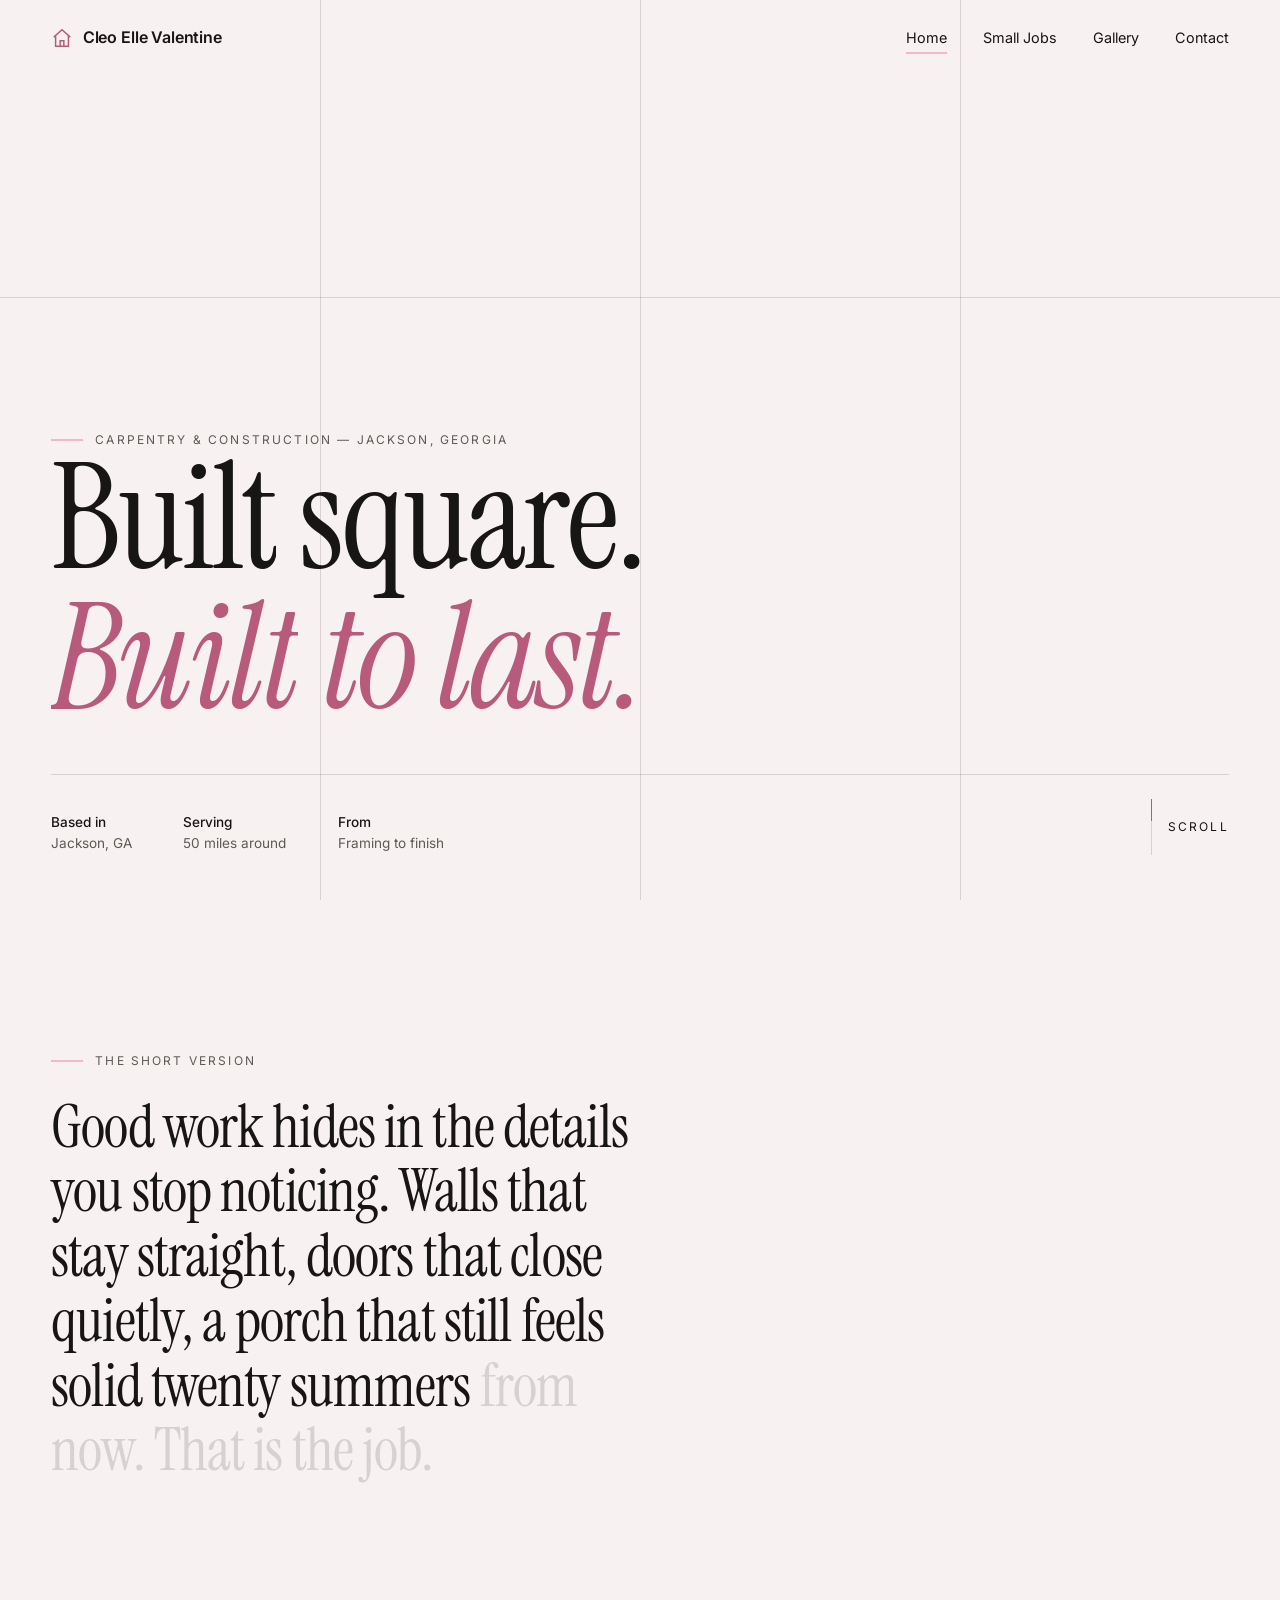
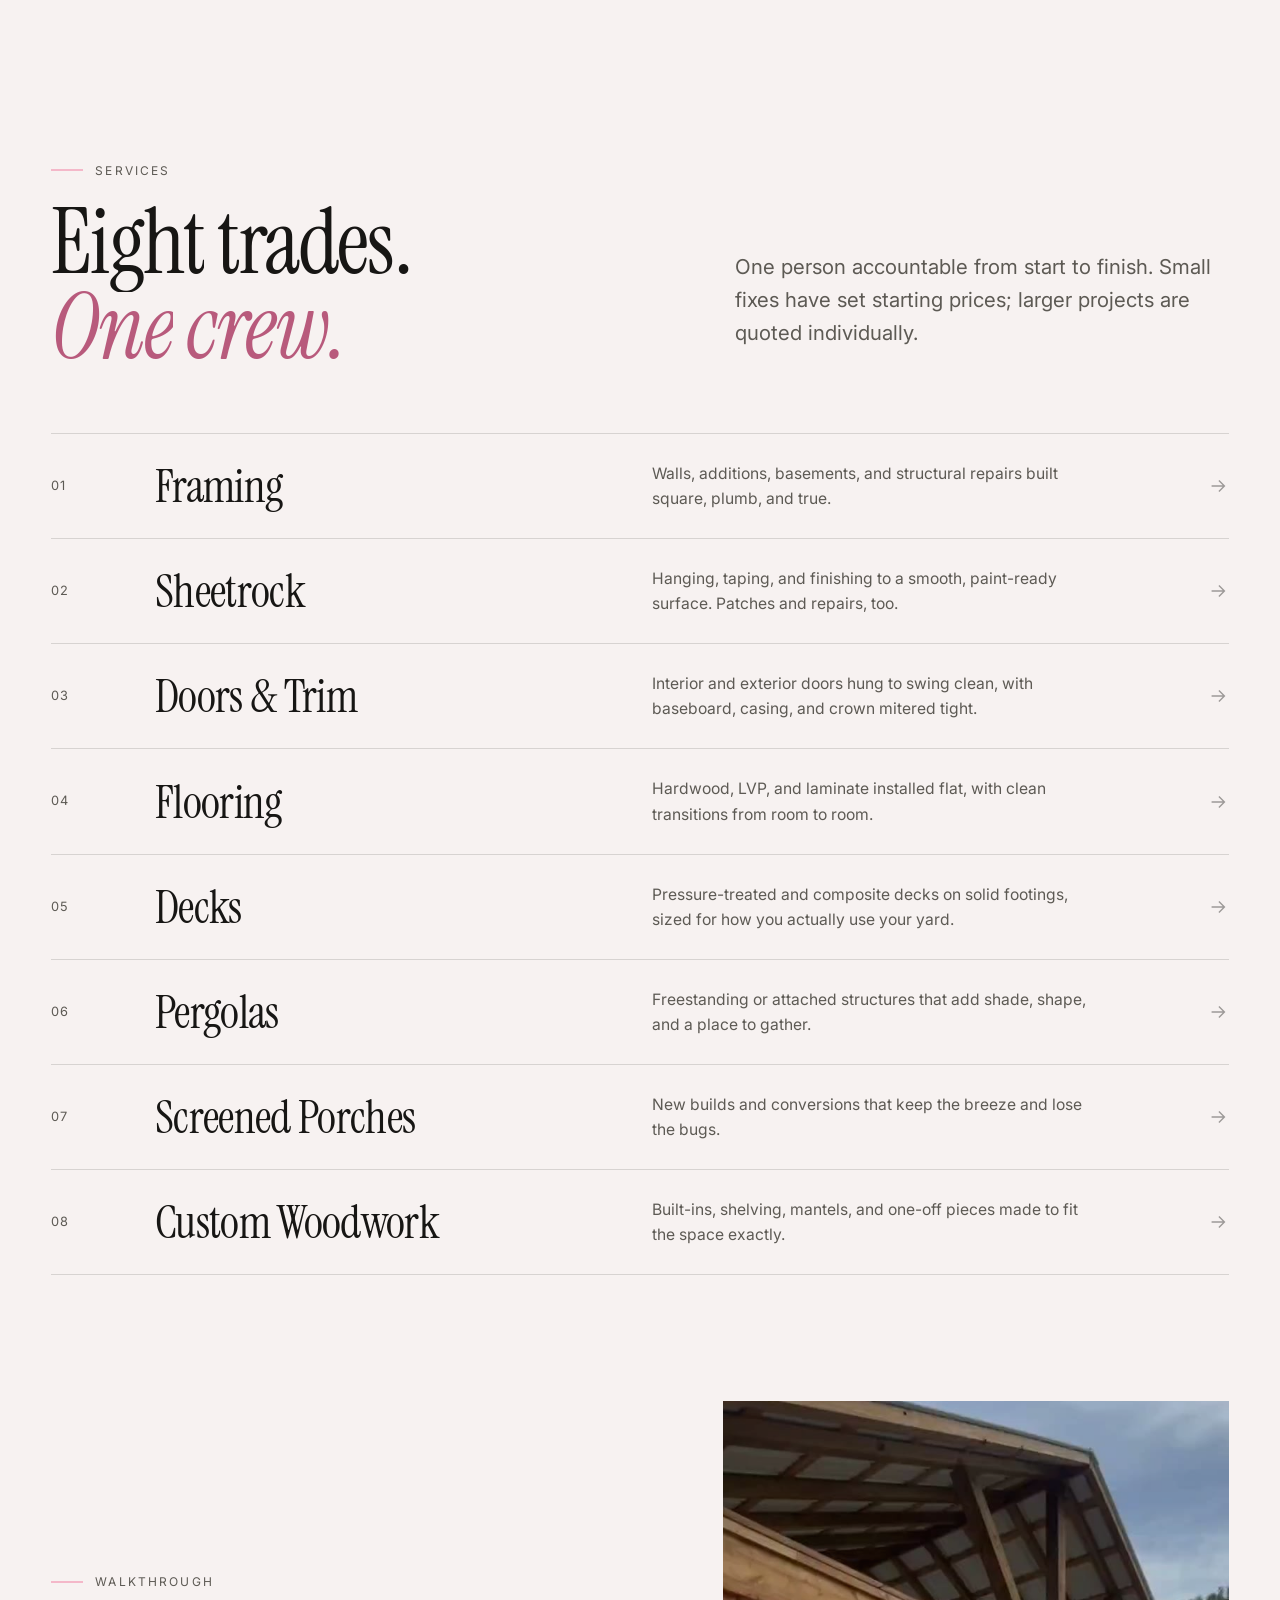
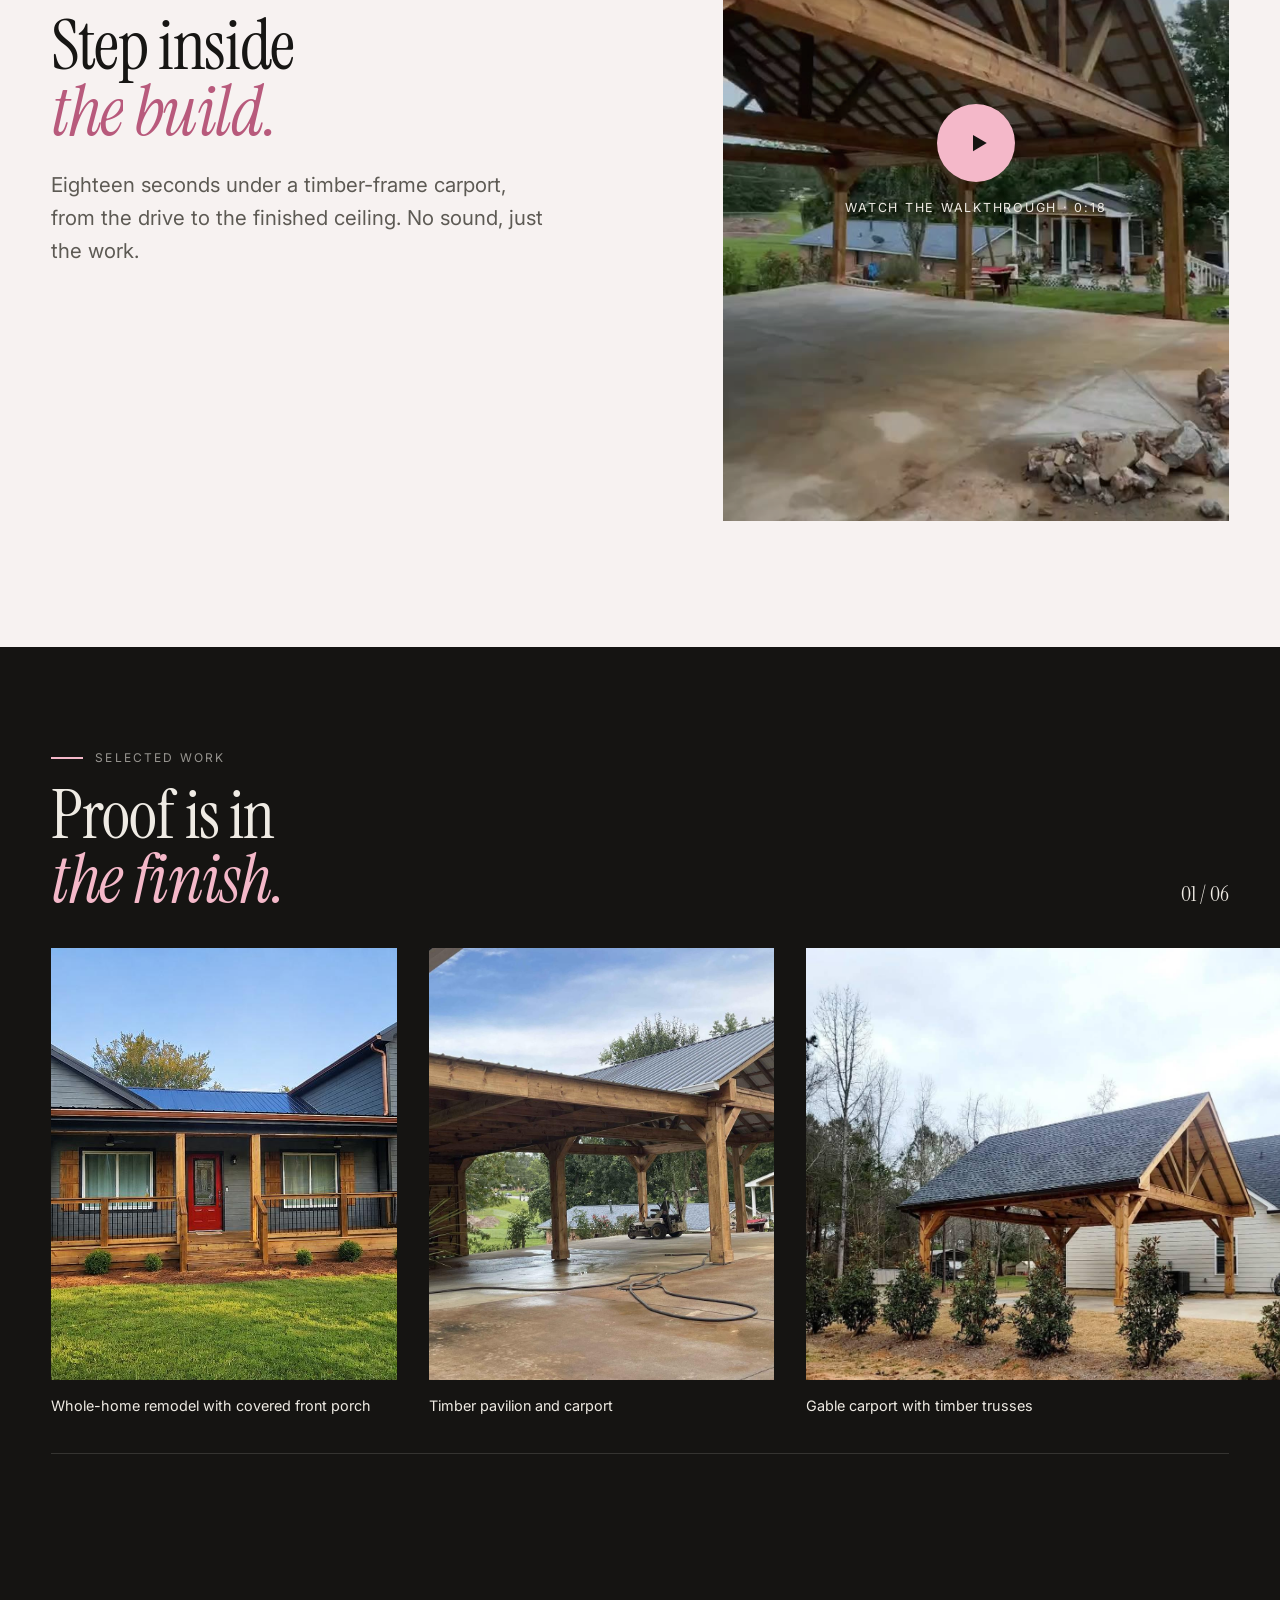
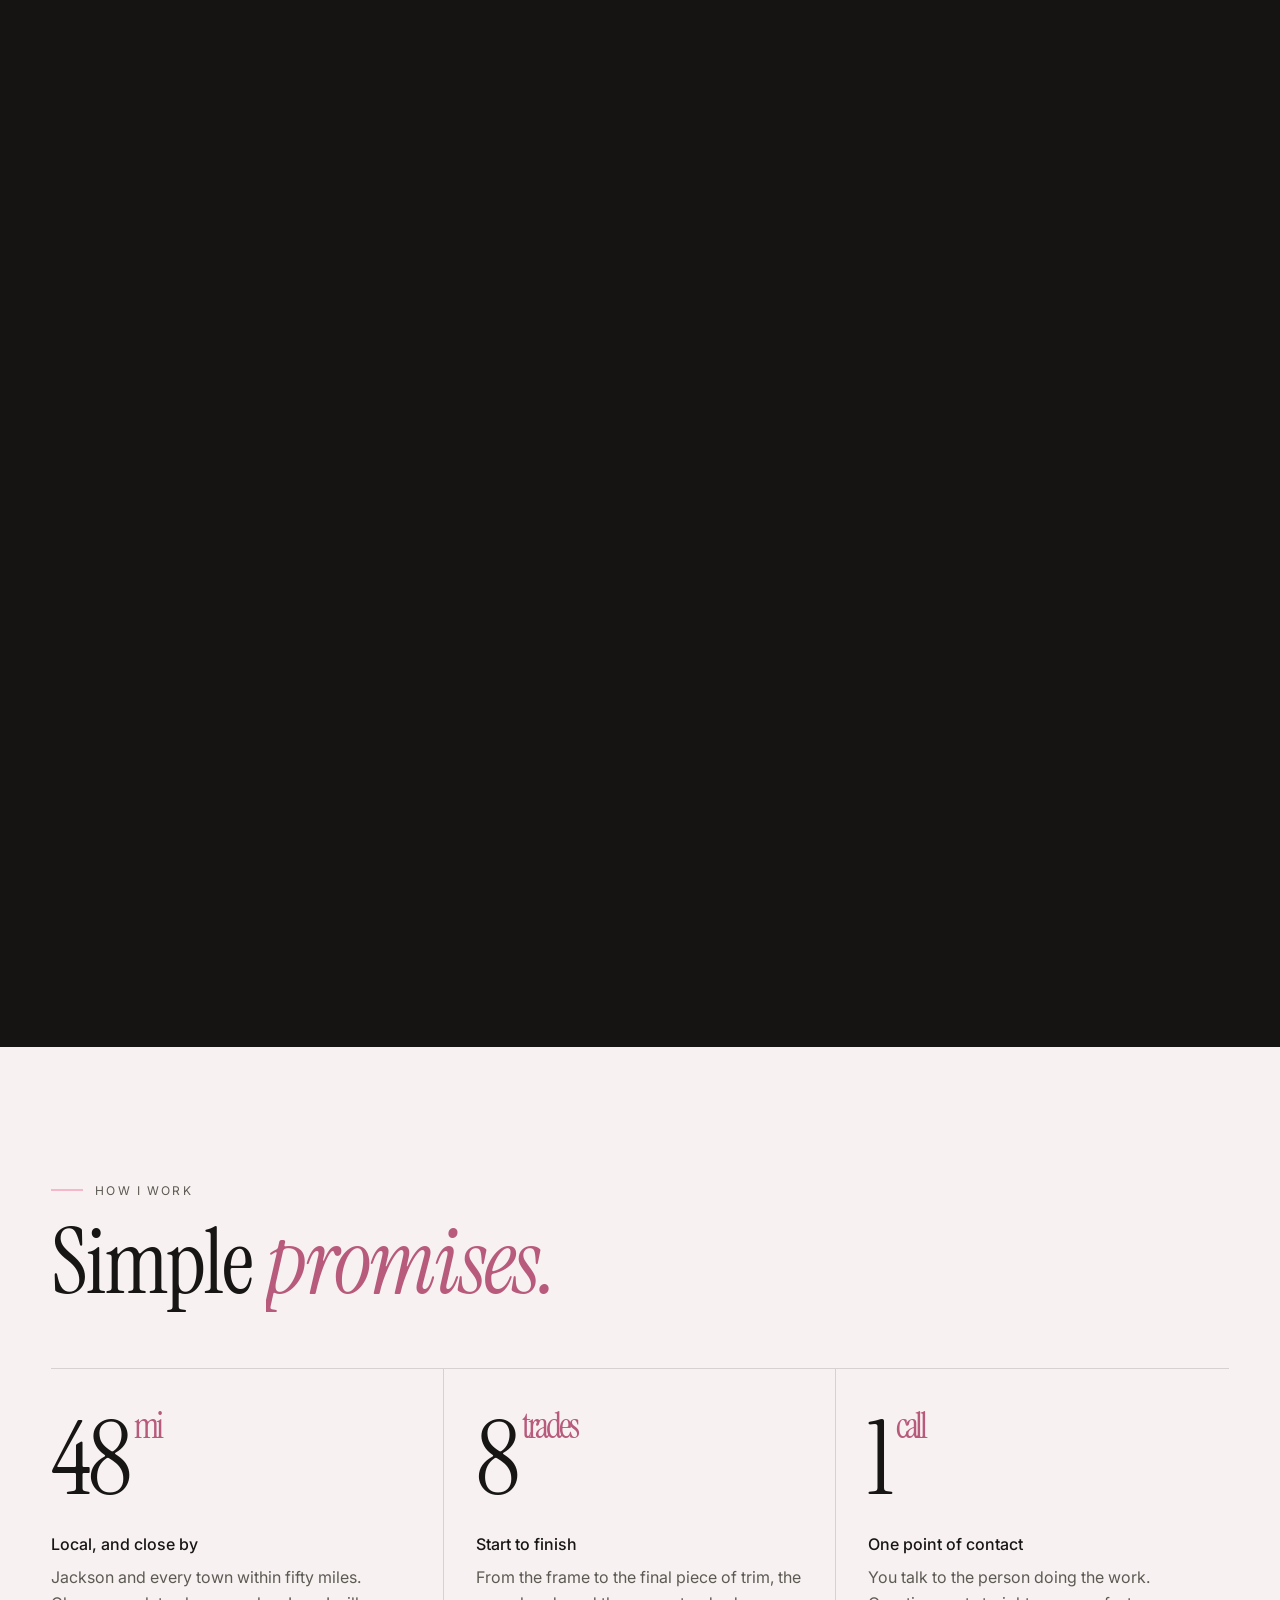
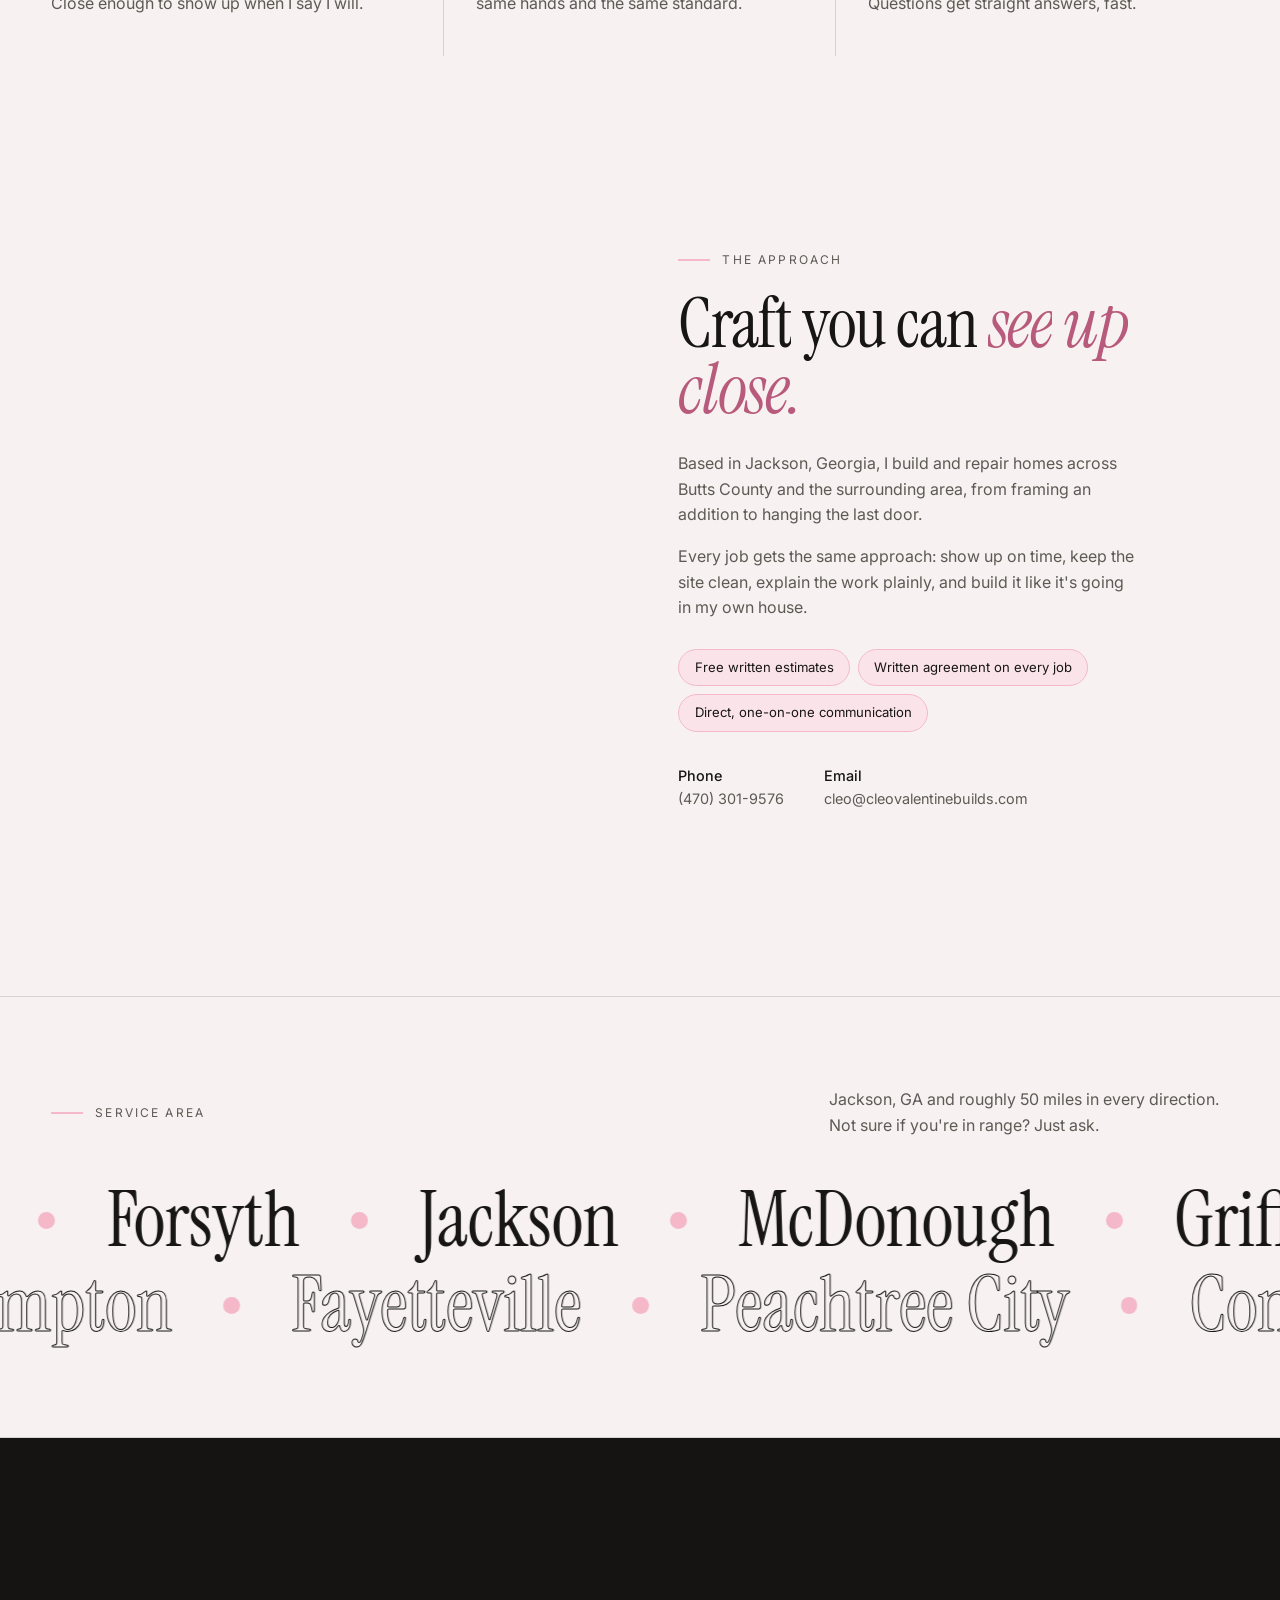
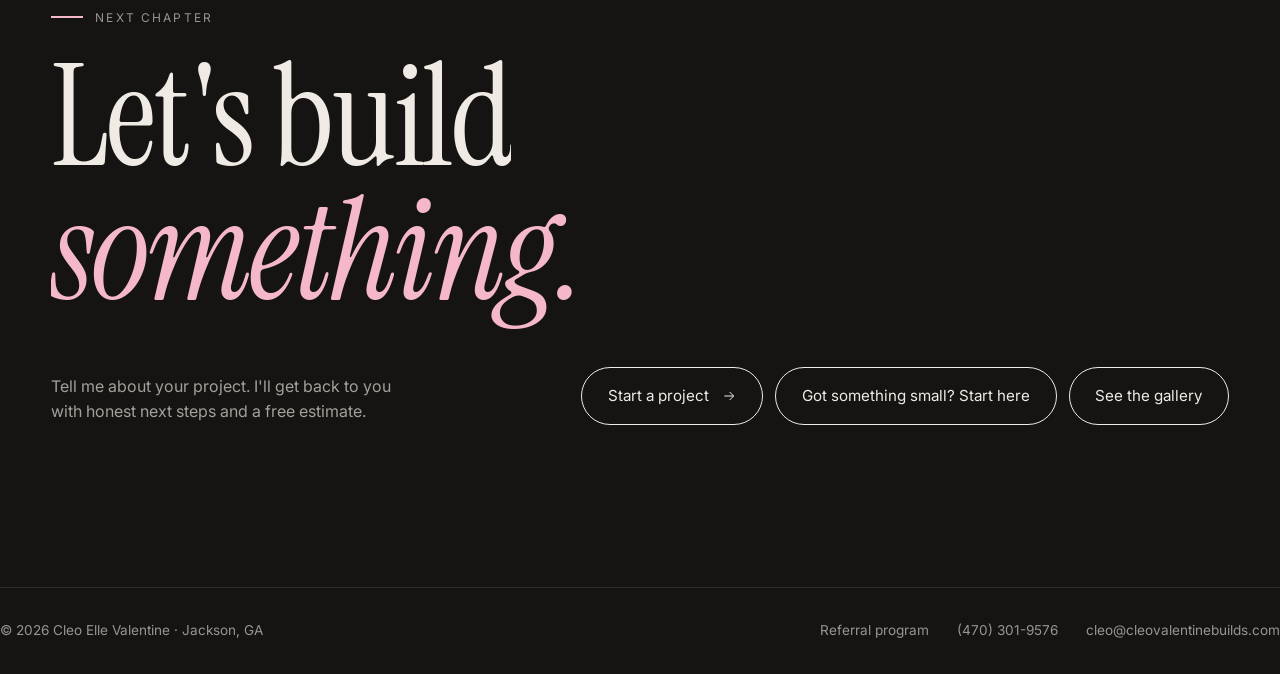
==== commit fabd71ed: "Drop the gift card menu from the referral page Naming specific stores narrowed the offer; the page n" ====
--- a/index.html
+++ b/index.html
@@ -18,7 +18,7 @@
   <link rel="preconnect" href="https://fonts.googleapis.com">
   <link rel="preconnect" href="https://fonts.gstatic.com" crossorigin>
   <link href="https://fonts.googleapis.com/css2?family=Instrument+Serif:ital@0;1&family=Inter:wght@400;500;600&display=swap" rel="stylesheet">
-  <link rel="stylesheet" href="css/styles.css?v=34ede5a3">
+  <link rel="stylesheet" href="css/styles.css?v=7eb70963">
   <link rel="preload" href="data/gallery.json" as="fetch" crossorigin>
 </head>
 <body>
--- a/css/styles.css
+++ b/css/styles.css
@@ -375,41 +375,11 @@
 .step h3 { font-size: 1.05rem; font-weight: 500; margin: 1rem 0 0.5rem; }
 .step p { margin: 0; color: var(--ink-soft); max-width: 32ch; }
 
-/* Gift card menu */
-.gifts { padding: 0 0 clamp(6rem, 14vh, 10rem); }
-.gifts__grid { display: grid; grid-template-columns: repeat(3, 1fr); gap: clamp(0.9rem, 2vw, 1.5rem); }
-.gift-group {
-  border: 1px solid var(--line); background: rgba(255,255,255,0.5);
-  padding: clamp(1.4rem, 3vw, 2rem); display: flex; flex-direction: column;
-  transition: border-color 0.5s var(--ease), background 0.5s var(--ease), transform 0.6s var(--ease);
-}
-@media (hover: hover) {
-  .gift-group:hover { border-color: var(--accent); background: var(--accent-soft); transform: translateY(-4px); }
-  .gift-group:hover .gift-list li { background: #fff; }
-}
-.gift-group__icon { width: 26px; height: 26px; color: var(--accent-ink); }
-.gift-group__title { font-family: var(--font-display); font-weight: 400; font-size: clamp(1.5rem, 2.4vw, 1.9rem); line-height: 1.1; margin: 1rem 0 0.35rem; }
-.gift-group__note { margin: 0 0 1.25rem; color: var(--ink-soft); font-size: 0.9rem; }
-.gift-list { list-style: none; margin: auto 0 0; padding: 0; display: flex; flex-wrap: wrap; gap: 0.4rem; }
-.gift-list li { border: 1px solid var(--accent); background: var(--accent-soft); border-radius: 999px; padding: 0.35rem 0.85rem; font-size: 0.85rem; transition: background 0.5s var(--ease); }
-
-.gift-wild {
-  margin-top: clamp(0.9rem, 2vw, 1.5rem); border: 1px solid var(--accent); background: var(--accent-soft);
-  padding: clamp(1.4rem, 3vw, 2rem); display: flex; align-items: center; gap: clamp(1rem, 3vw, 2.5rem); flex-wrap: wrap;
-}
-.gift-wild__mark svg { width: 34px; height: 34px; color: var(--accent-ink); display: block; }
-.gift-wild h3 { font-family: var(--font-display); font-weight: 400; font-size: clamp(1.5rem, 2.4vw, 1.9rem); margin: 0 0 0.25rem; }
-.gift-wild p { margin: 0; color: var(--ink-soft); }
-.gift-wild__note { margin-left: auto; font-size: 0.9rem; max-width: 26ch; border-left: 1px solid var(--accent); padding-left: clamp(1rem, 2vw, 1.75rem); }
-
-@media (max-width: 1100px) { .gifts__grid { grid-template-columns: repeat(2, 1fr); } }
-@media (max-width: 620px) { .gifts__grid { grid-template-columns: 1fr; } }
 @media (max-width: 860px) {
   .referral__grid { grid-template-columns: 1fr; }
   .giftcard-stack { max-width: 460px; }
   .steps__grid { grid-template-columns: 1fr; }
   .step, .step + .step { padding: 1.75rem 0; border-right: 0; border-bottom: 1px solid var(--line); }
-  .gift-wild__note { margin-left: 0; border-left: 0; padding-left: 0; border-top: 1px solid var(--accent); padding-top: 1rem; max-width: none; }
 }
 
 /* ==========================================================================
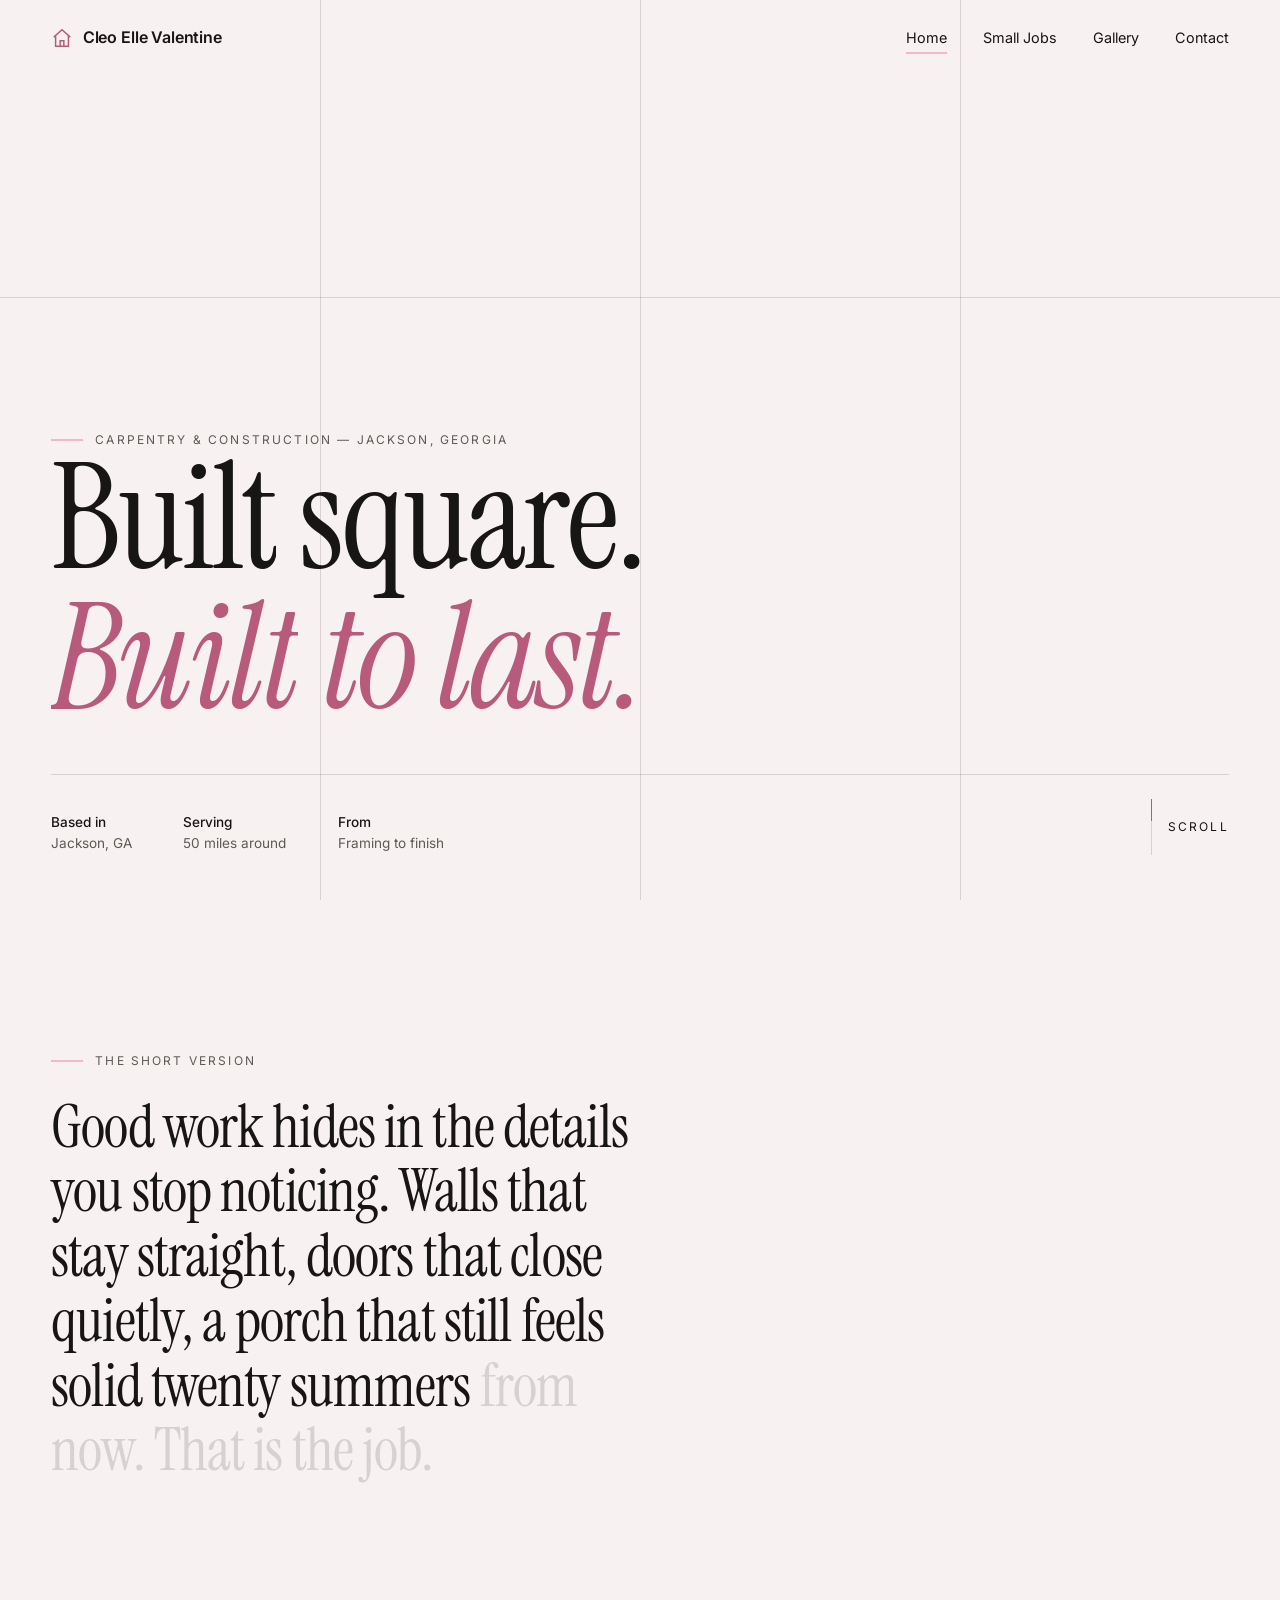
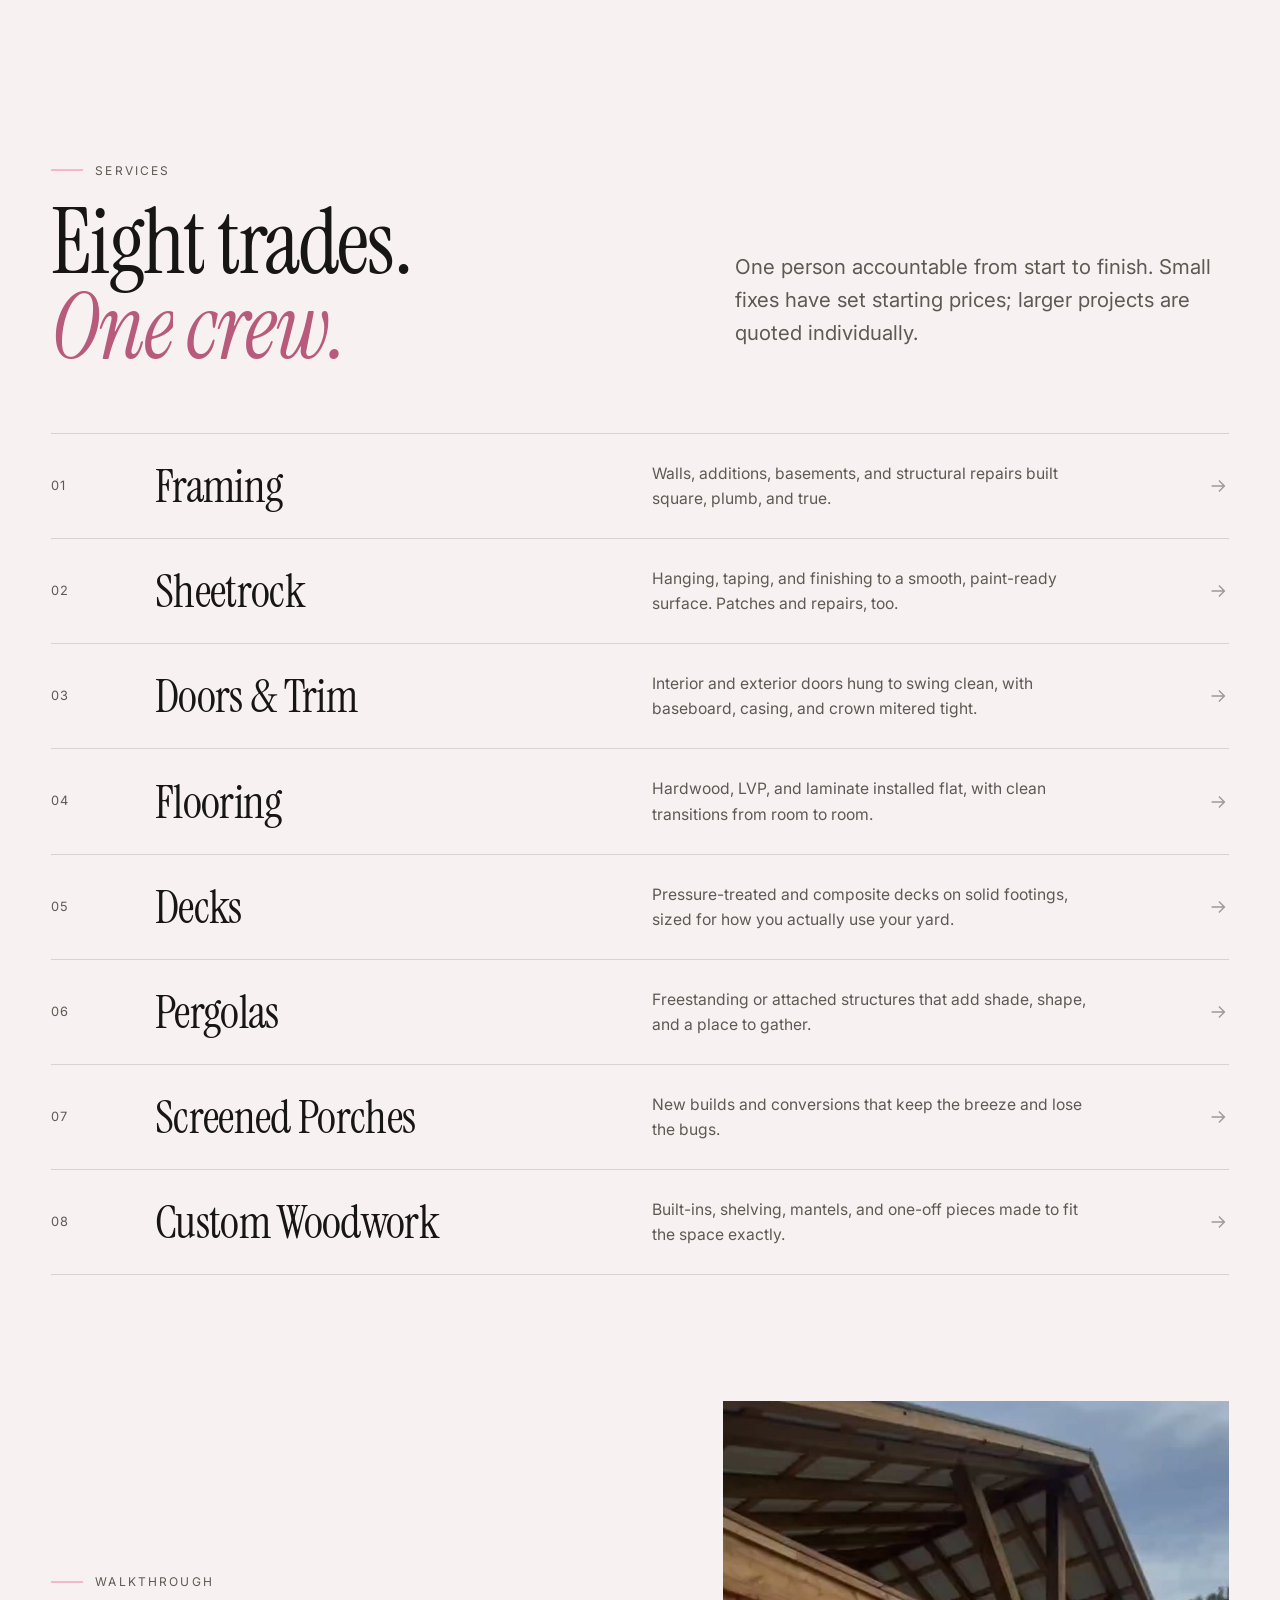
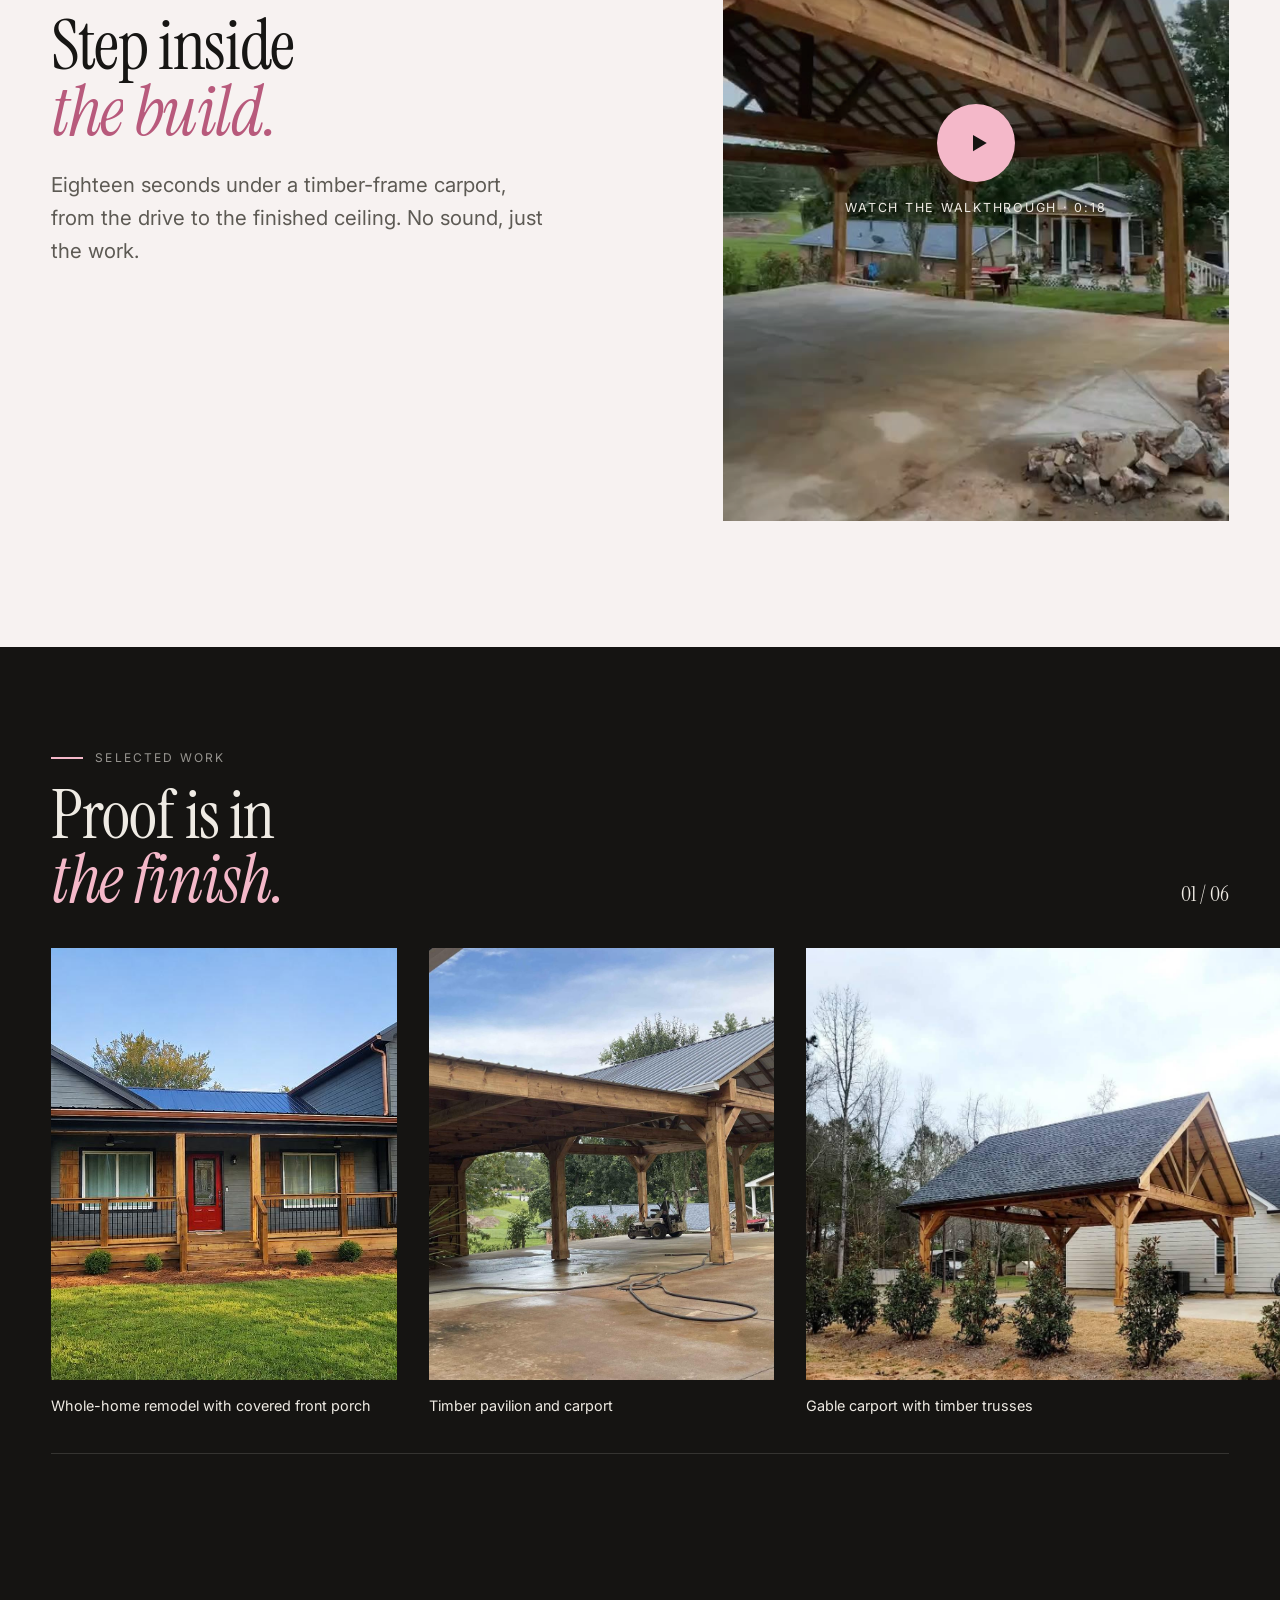
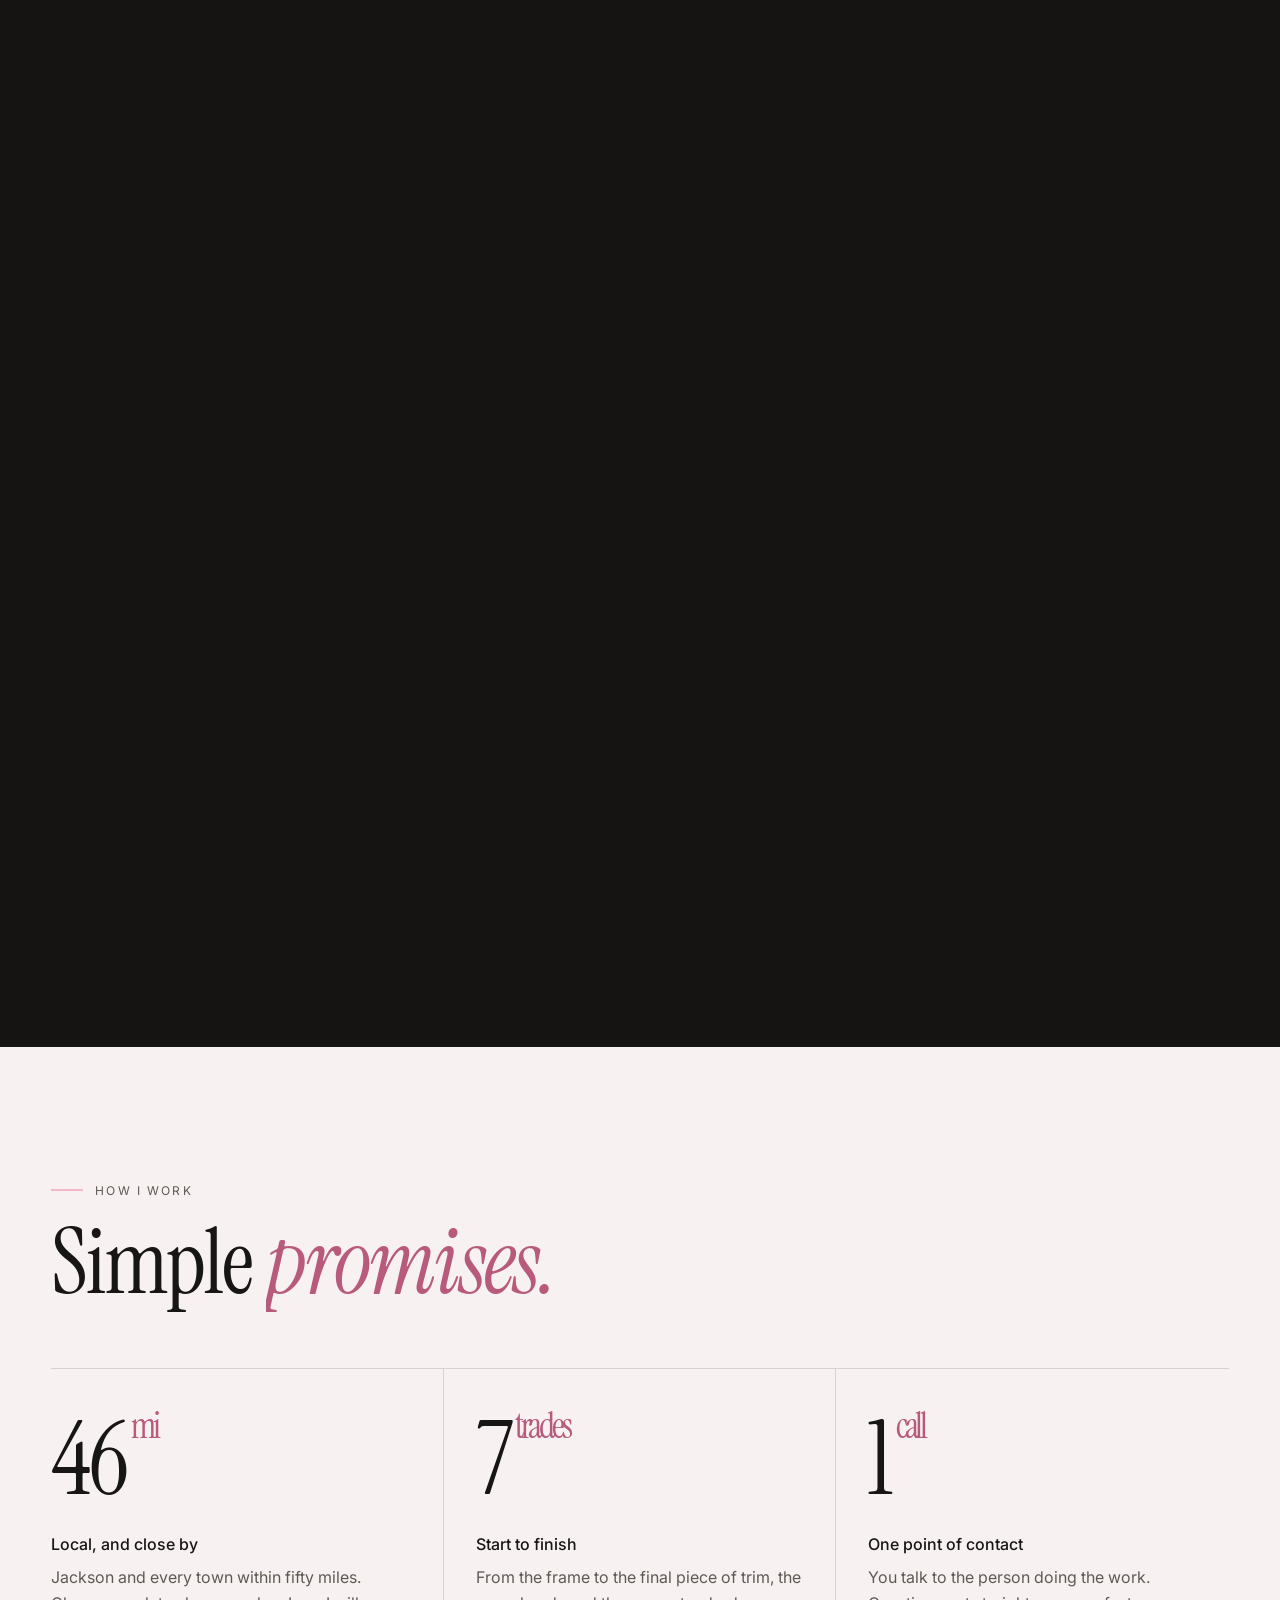
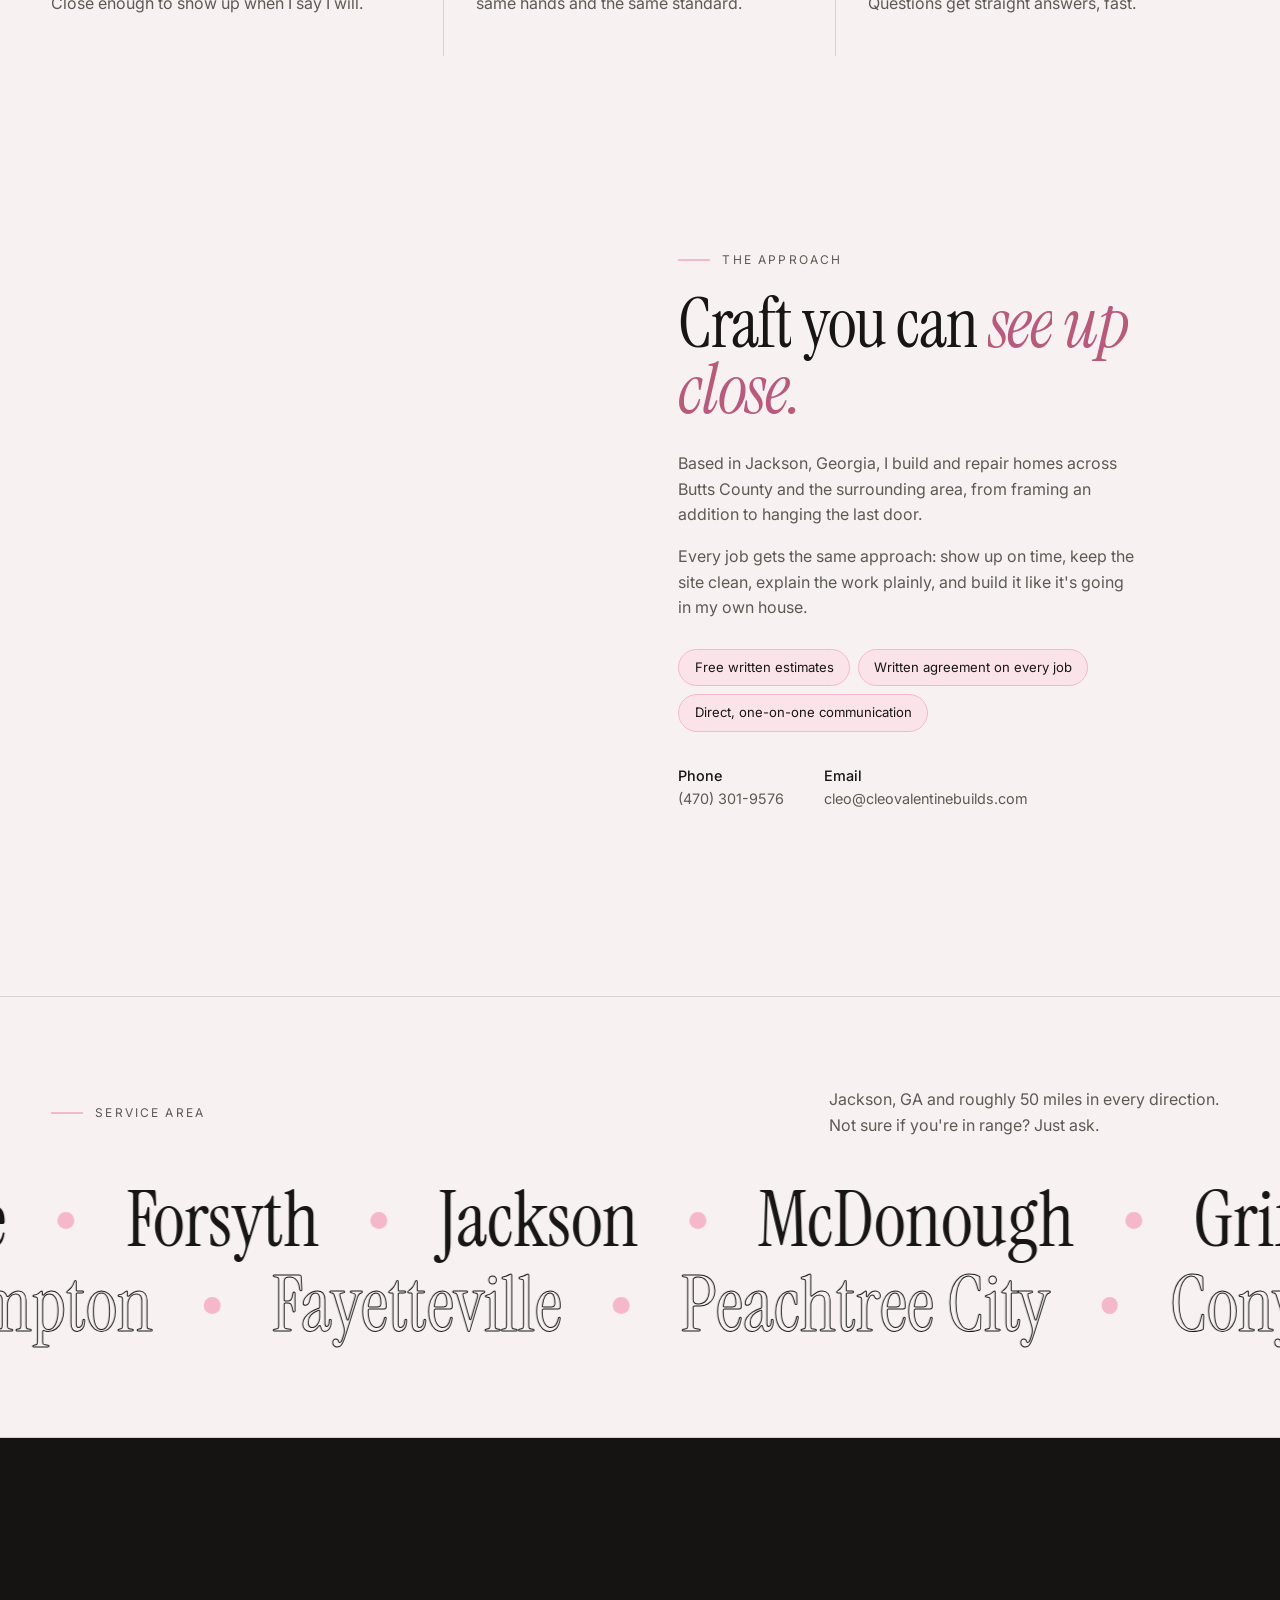
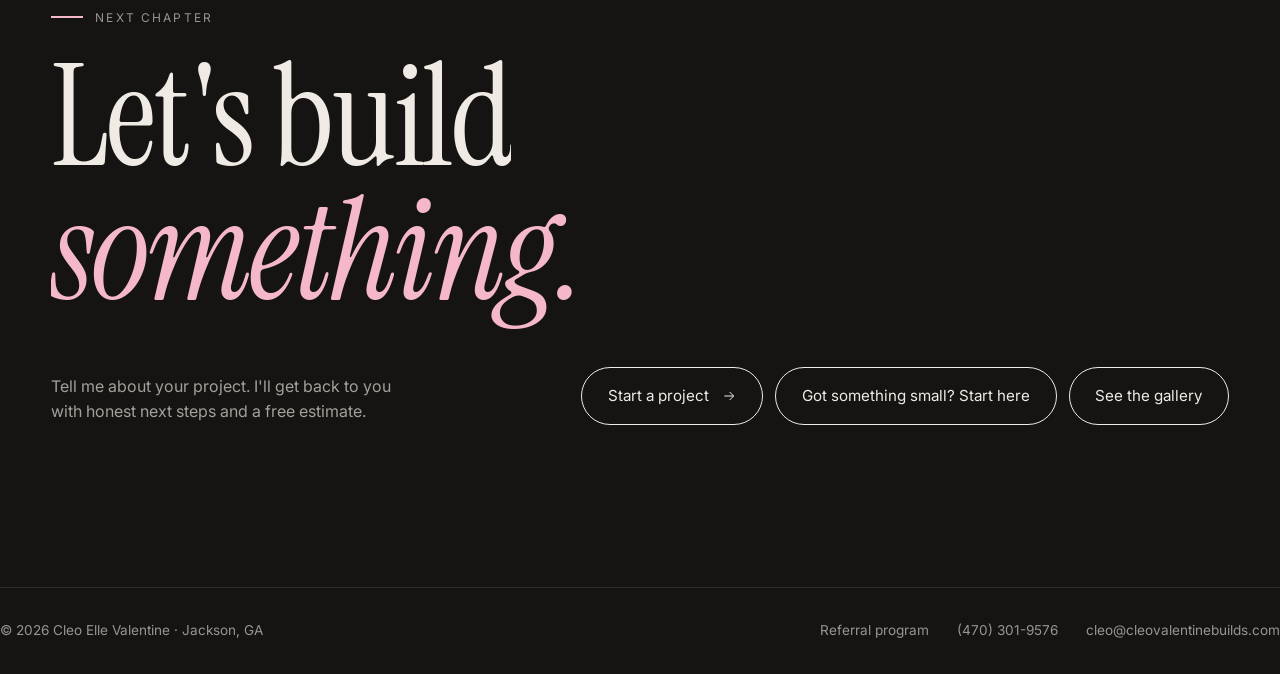
==== commit 6f56075c: "Stop tall glyphs being sliced by the headline mask Headline words animate inside an overflow-hidden " ====
--- a/index.html
+++ b/index.html
@@ -18,7 +18,7 @@
   <link rel="preconnect" href="https://fonts.googleapis.com">
   <link rel="preconnect" href="https://fonts.gstatic.com" crossorigin>
   <link href="https://fonts.googleapis.com/css2?family=Instrument+Serif:ital@0;1&family=Inter:wght@400;500;600&display=swap" rel="stylesheet">
-  <link rel="stylesheet" href="css/styles.css?v=7eb70963">
+  <link rel="stylesheet" href="css/styles.css?v=025894a7">
   <link rel="preload" href="data/gallery.json" as="fetch" crossorigin>
 </head>
 <body>
--- a/css/styles.css
+++ b/css/styles.css
@@ -163,9 +163,10 @@
 .js [data-reveal].is-in { opacity: 1; transform: none; }
 
 /* Word-by-word split text */
-.split .w { display: inline-block; overflow: hidden; vertical-align: top; padding-bottom: 0.08em; margin-bottom: -0.08em; }
+/* The mask is padded top and bottom so tall or trailing glyphs (an italic $, a comma) aren't sliced */
+.split .w { display: inline-block; overflow: hidden; vertical-align: top; padding: 0.1em 0; margin: -0.1em 0; }
 .split .w > span {
-  display: inline-block; transform: translateY(105%);
+  display: inline-block; transform: translateY(118%);
   transition: transform 1.1s var(--ease); transition-delay: calc(var(--i) * 0.06s + var(--d, 0s));
 }
 .split.is-in .w > span { transform: none; }
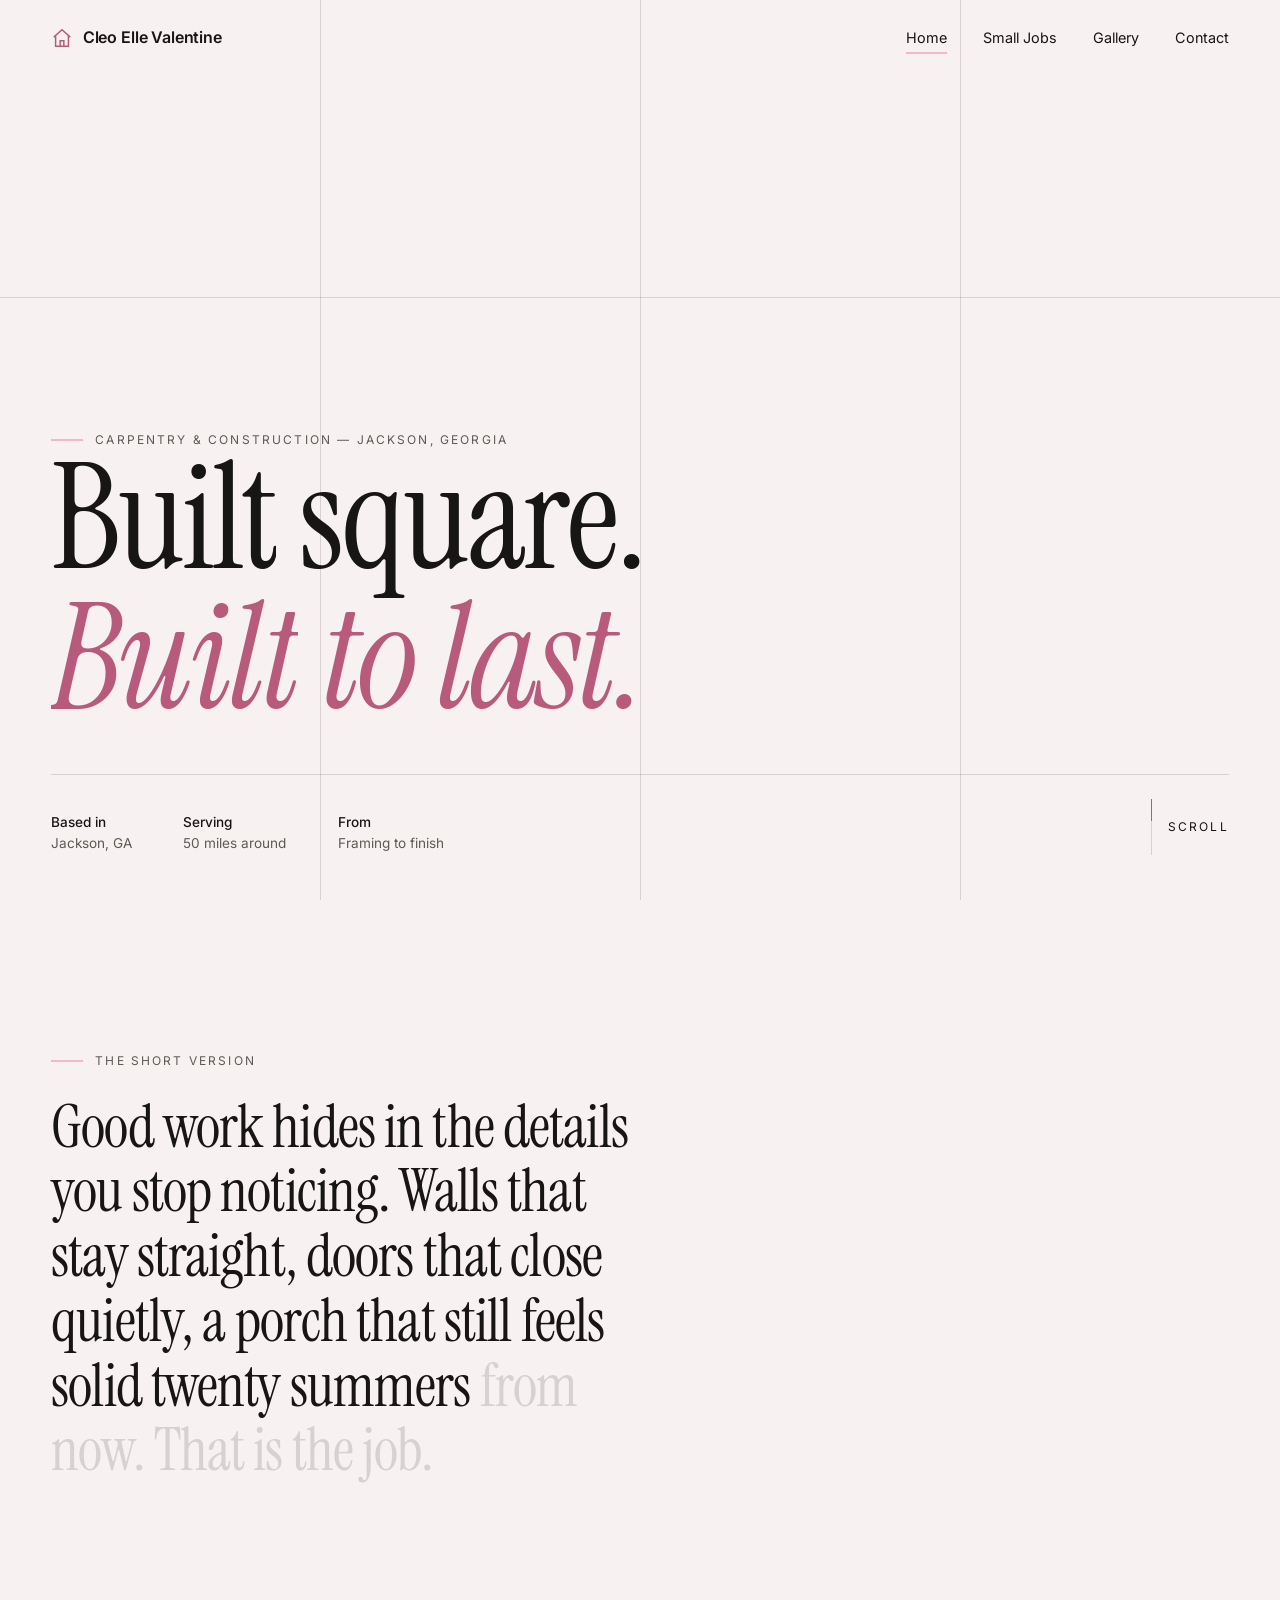
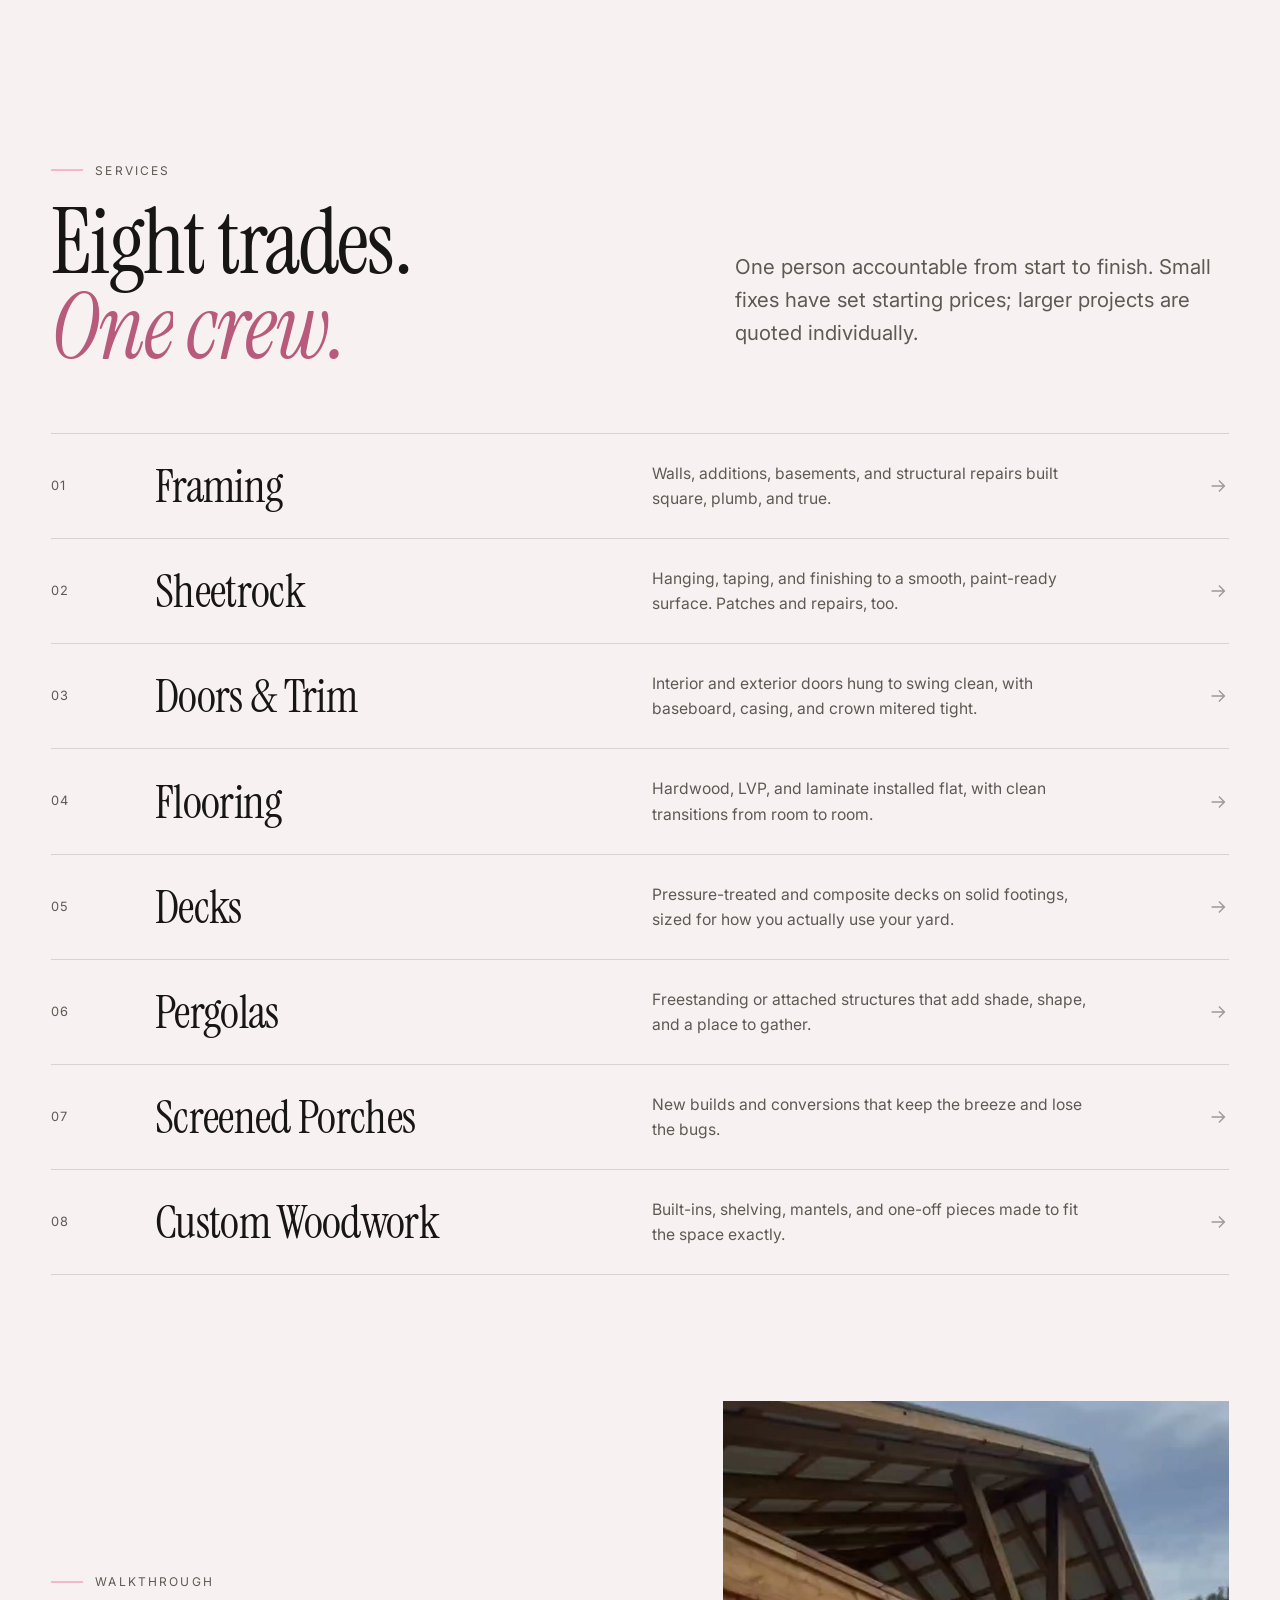
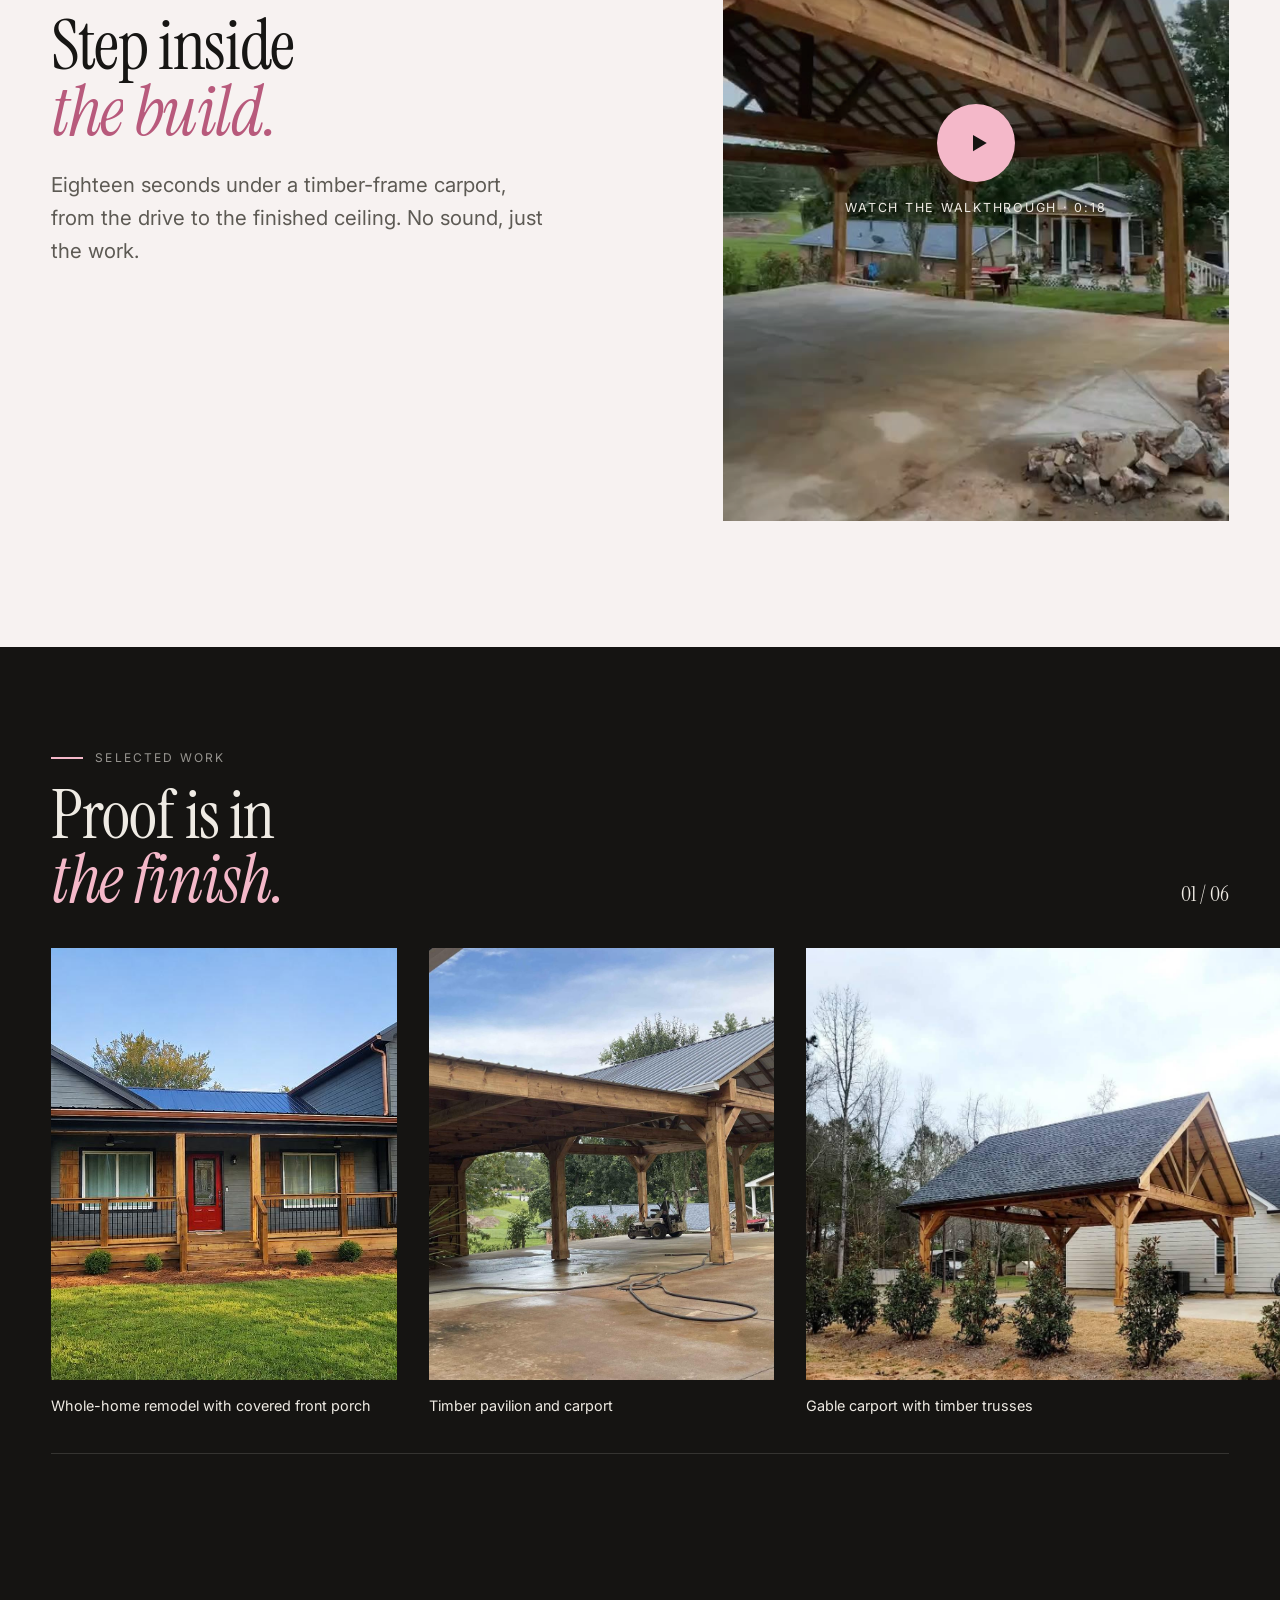
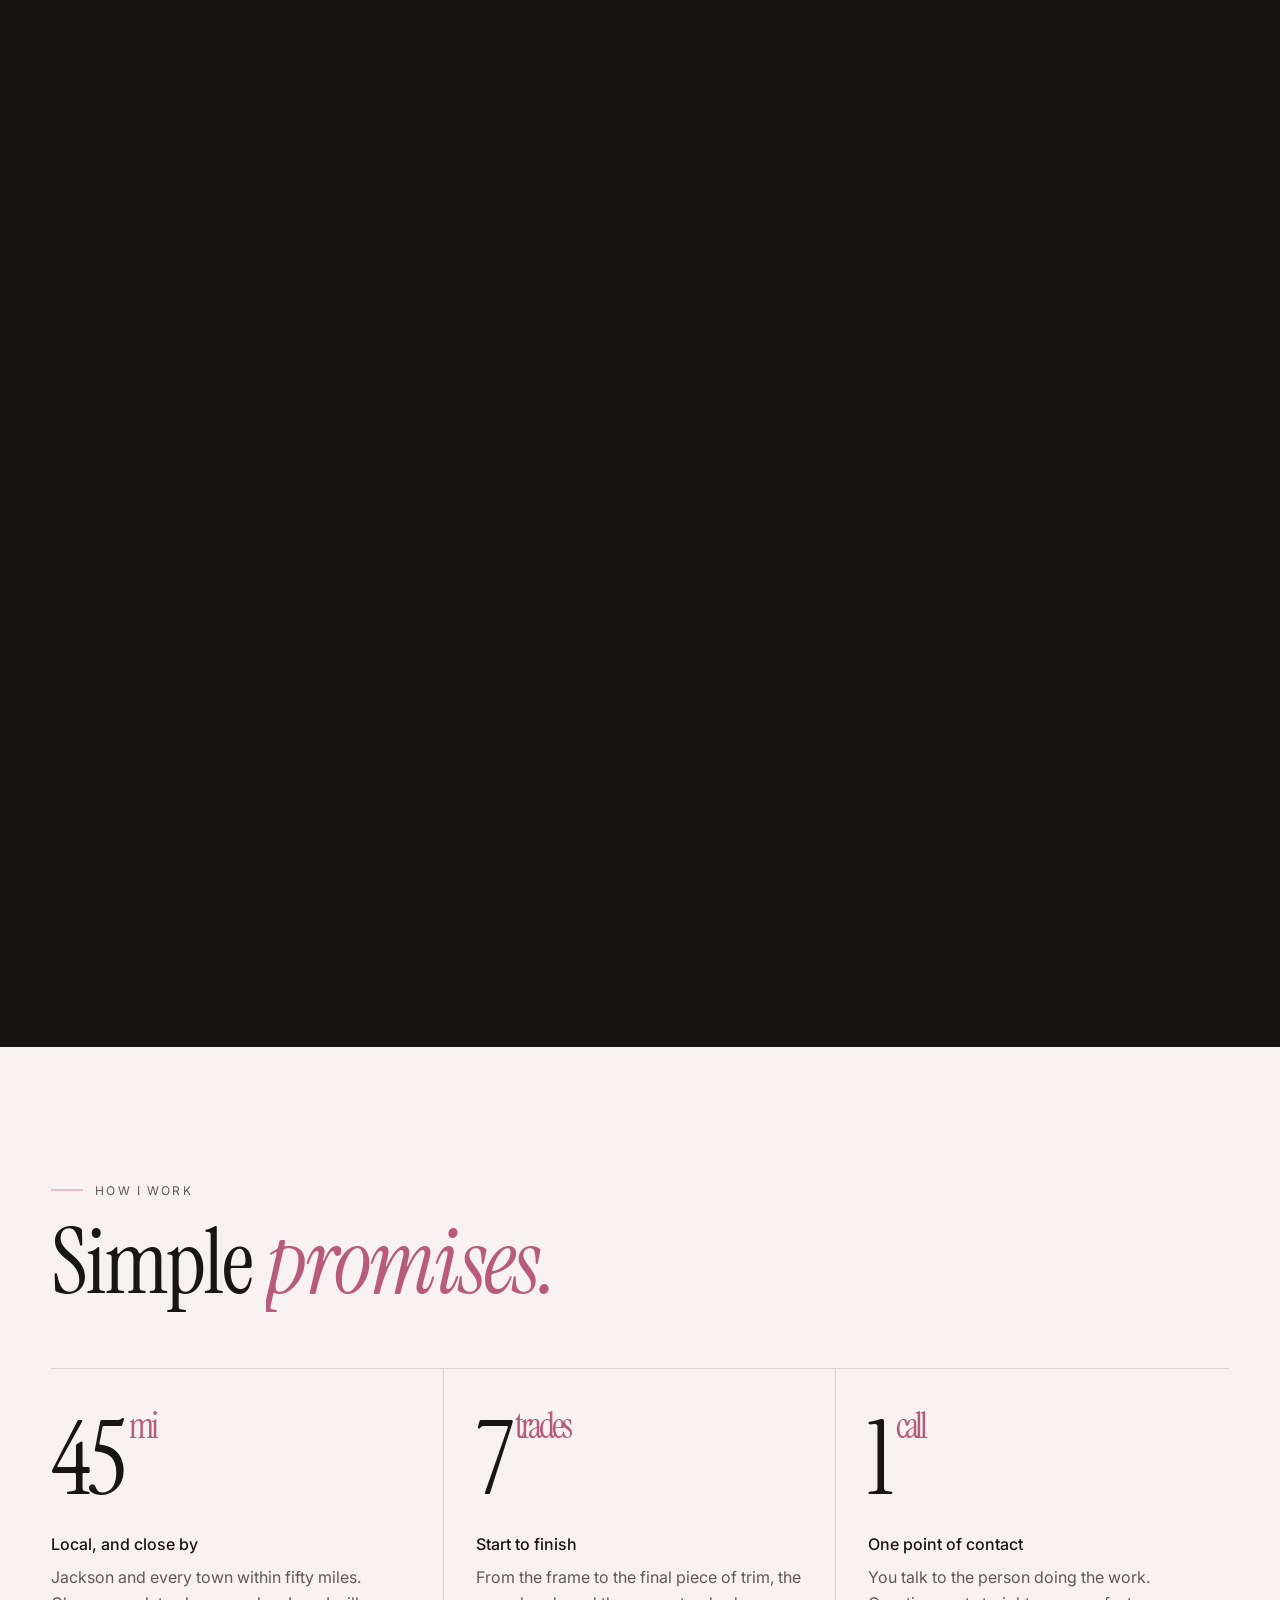
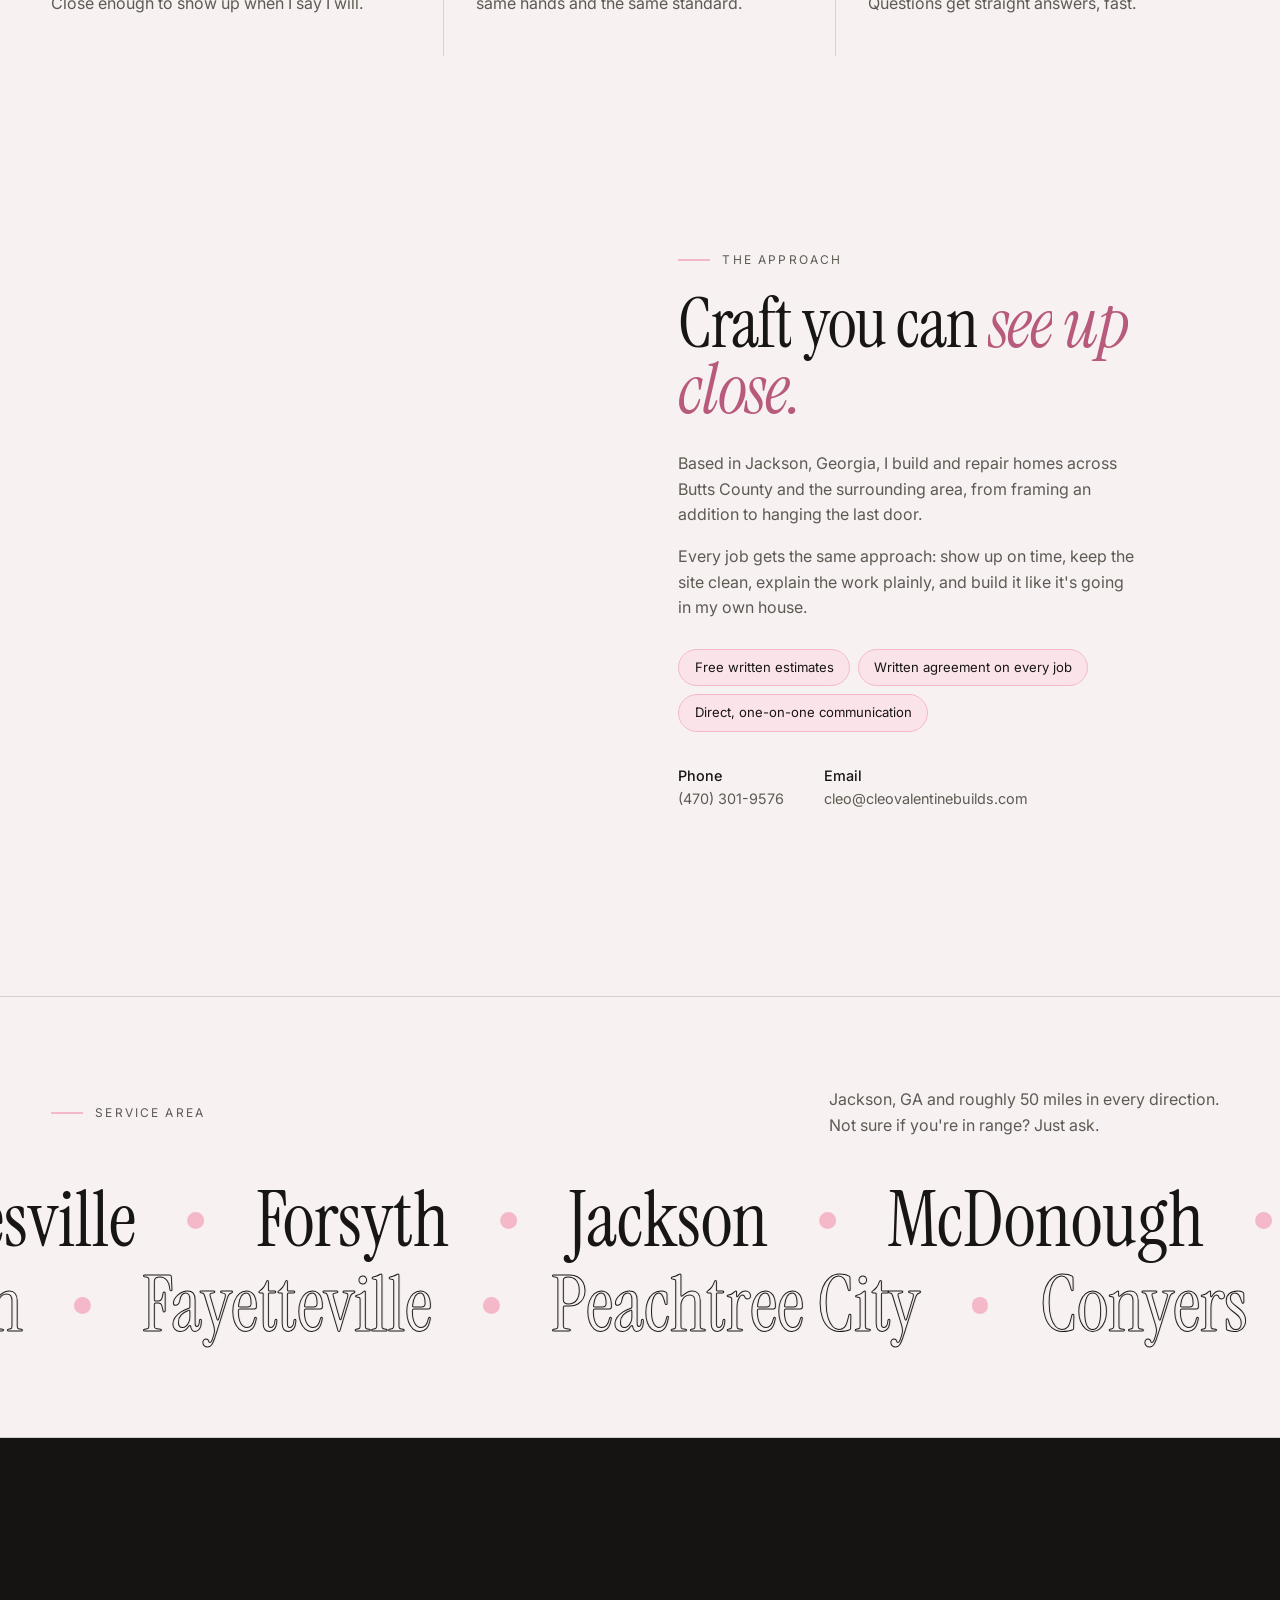
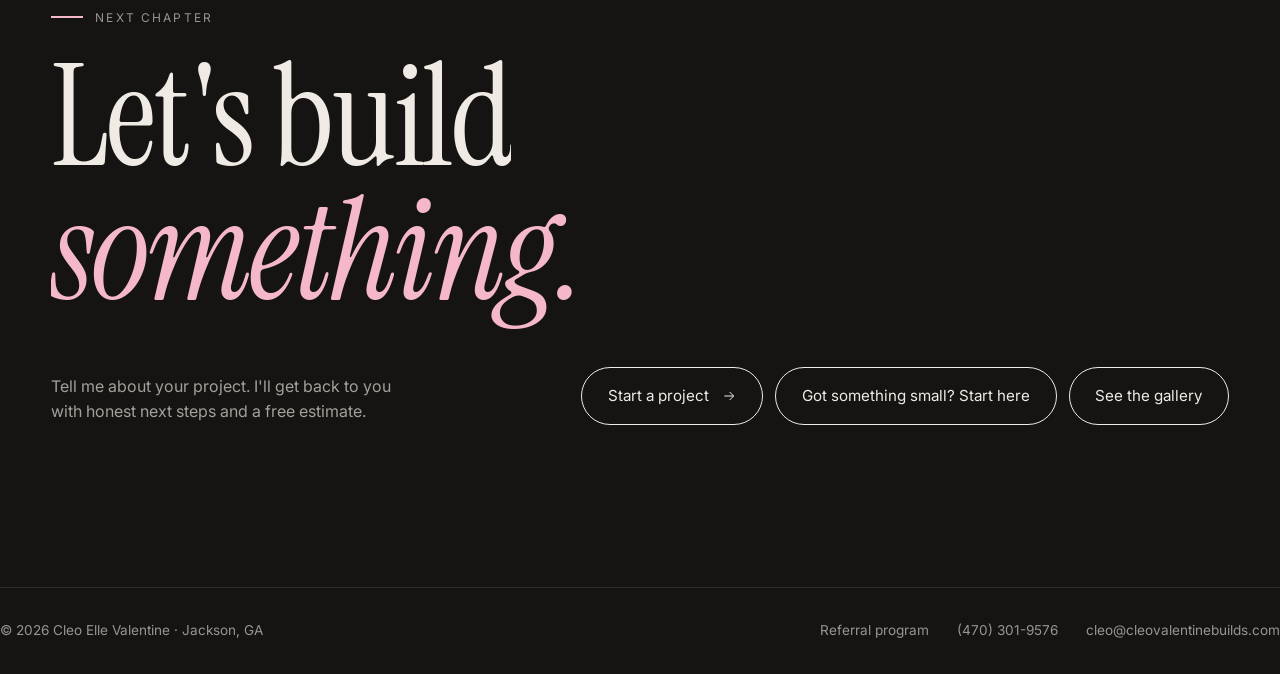
==== commit cc51ed62: "Link pages without the .html extension GitHub Pages already serves gallery.html at /gallery, so the " ====
--- a/index.html
+++ b/index.html
@@ -28,16 +28,16 @@
   <!-- ============ NAV ============ -->
   <header class="nav">
     <div class="container nav__inner">
-      <a href="index.html" class="brand">
+      <a href="/" class="brand">
         <svg class="brand__mark" viewBox="0 0 24 24" fill="none" stroke="currentColor" stroke-width="1.6" aria-hidden="true"><path d="M3 11 12 3l9 8M5 9.5V21h14V9.5M10 21v-6h4v6"/></svg>
         Cleo Elle Valentine
       </a>
       <button class="nav__toggle" aria-label="Menu" aria-expanded="false"><span></span><span></span></button>
       <nav class="nav__links">
-        <a href="index.html" aria-current="page">Home</a>
-        <a href="small-jobs.html">Small Jobs</a>
-        <a href="gallery.html">Gallery</a>
-        <a href="contact.html">Contact</a>
+        <a href="/" aria-current="page">Home</a>
+        <a href="/small-jobs">Small Jobs</a>
+        <a href="/gallery">Gallery</a>
+        <a href="/contact">Contact</a>
       </nav>
     </div>
   </header>
@@ -140,7 +140,7 @@
           <span class="eyebrow" data-reveal>Walkthrough</span>
           <h2 class="display split">Step inside<br><em>the build.</em></h2>
           <p class="lead" data-reveal style="--d:.1s">Eighteen seconds under a timber-frame carport, from the drive to the finished ceiling. No sound, just the work.</p>
-          <a href="gallery.html" class="btn" data-reveal style="--d:.2s">See more carports
+          <a href="/gallery" class="btn" data-reveal style="--d:.2s">See more carports
             <svg viewBox="0 0 24 24" fill="none" stroke="currentColor" stroke-width="1.5"><path d="M5 12h14M13 6l6 6-6 6"/></svg>
           </a>
         </div>
@@ -250,11 +250,11 @@
         <div class="cta__row">
           <p data-reveal>Tell me about your project. I'll get back to you with honest next steps and a free estimate.</p>
           <div style="display:flex;gap:.75rem;flex-wrap:wrap;--d:.1s" data-reveal>
-            <a href="contact.html" class="btn btn--light">Start a project
+            <a href="/contact" class="btn btn--light">Start a project
               <svg viewBox="0 0 24 24" fill="none" stroke="currentColor" stroke-width="1.5"><path d="M5 12h14M13 6l6 6-6 6"/></svg>
             </a>
-            <a href="small-jobs.html" class="btn btn--light">Got something small? Start here</a>
-            <a href="gallery.html" class="btn btn--light">See the gallery</a>
+            <a href="/small-jobs" class="btn btn--light">Got something small? Start here</a>
+            <a href="/gallery" class="btn btn--light">See the gallery</a>
           </div>
         </div>
       </div>
@@ -265,7 +265,7 @@
     <div class="container footer__inner">
       <span>© <span data-year>2026</span> Cleo Elle Valentine · Jackson, GA</span>
       <div class="footer__links">
-        <a href="referrals.html">Referral program</a>
+        <a href="/referrals">Referral program</a>
         <a href="tel:4703019576">(470) 301-9576</a>
         <a href="mailto:cleo@cleovalentinebuilds.com">cleo@cleovalentinebuilds.com</a>
       </div>
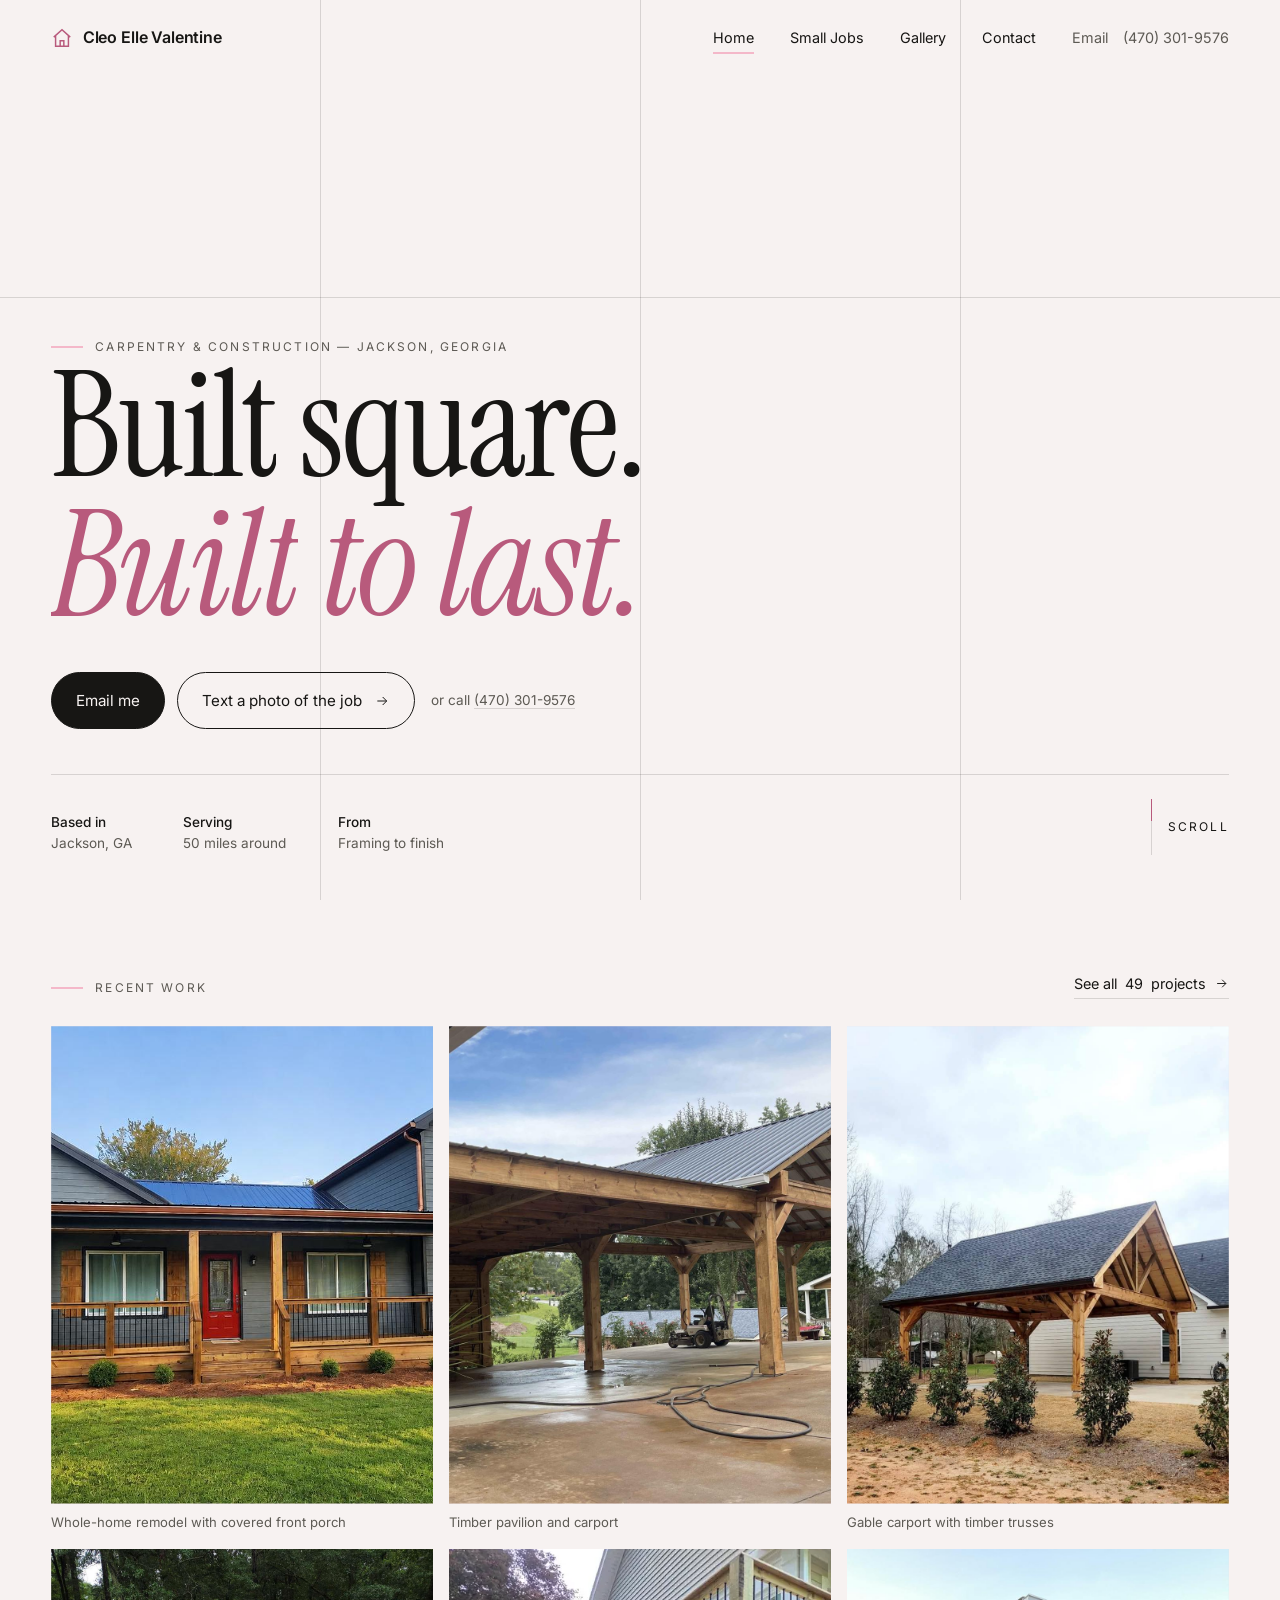
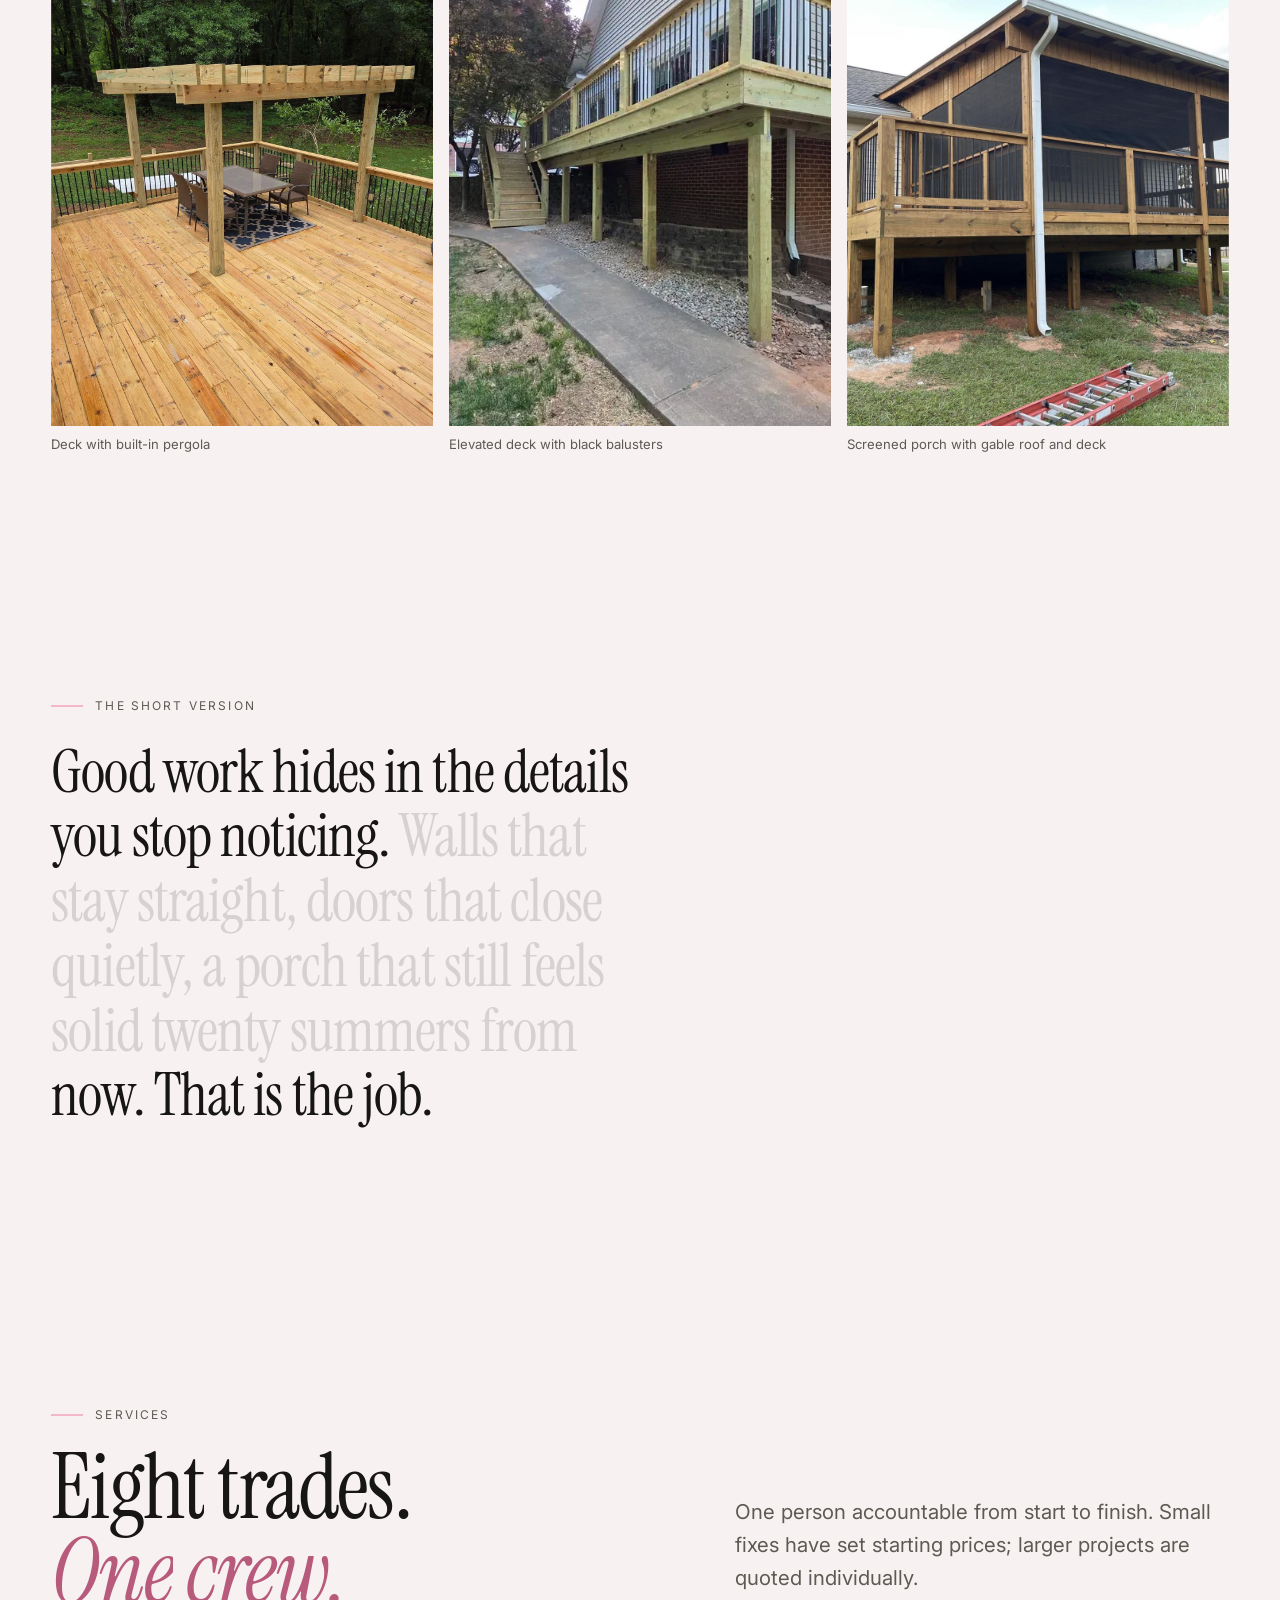
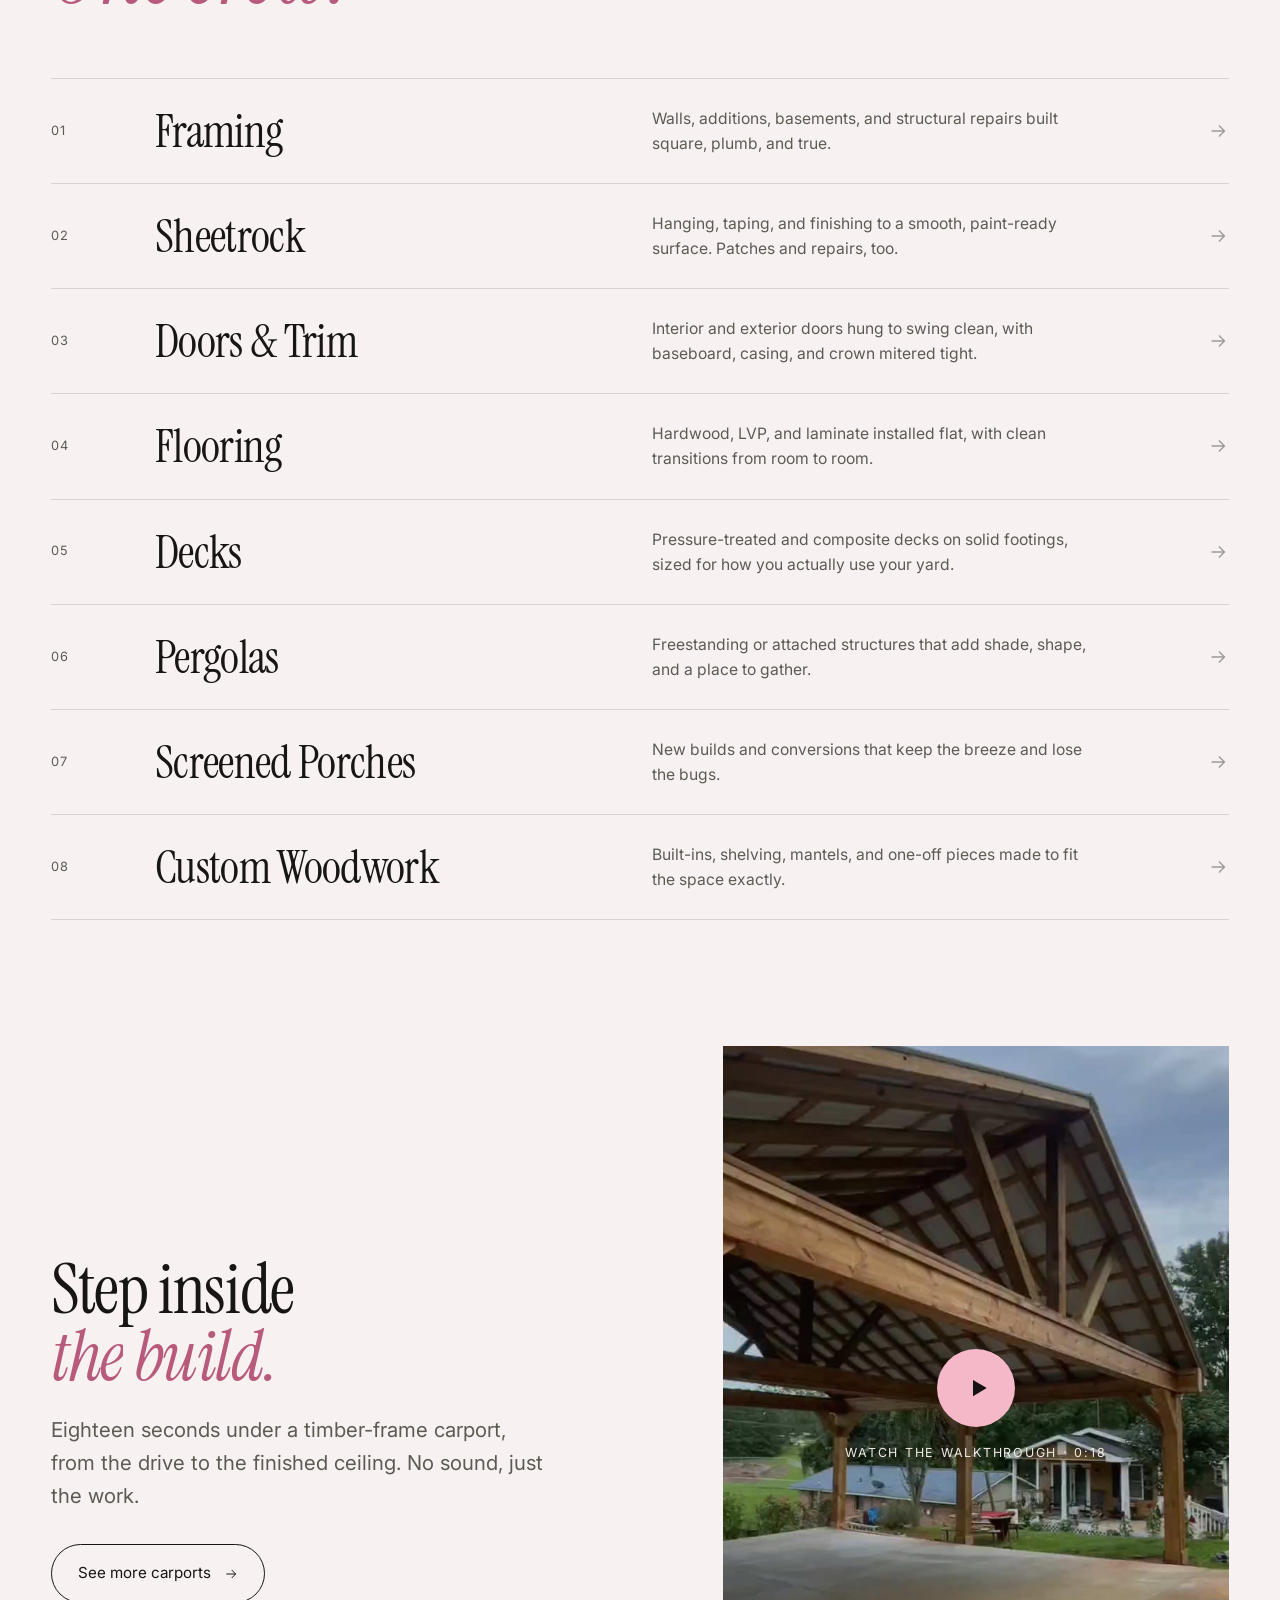
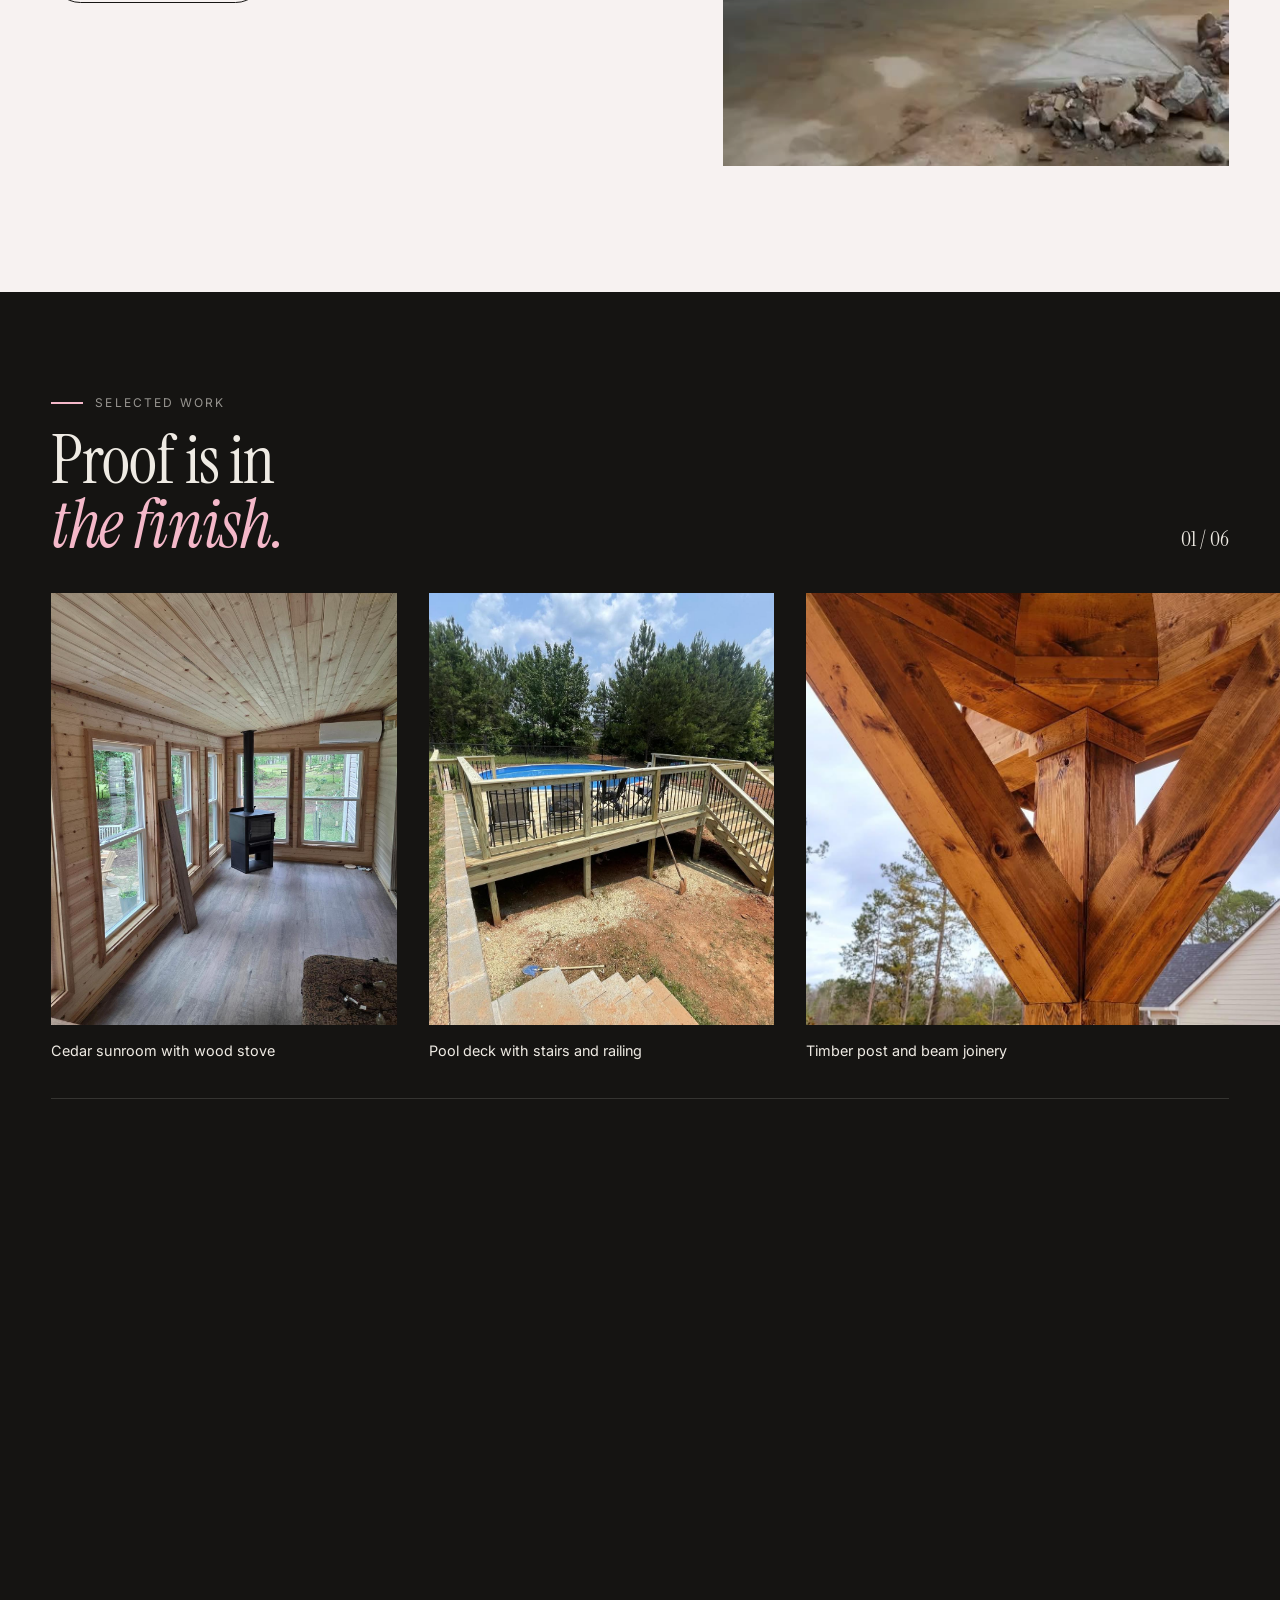
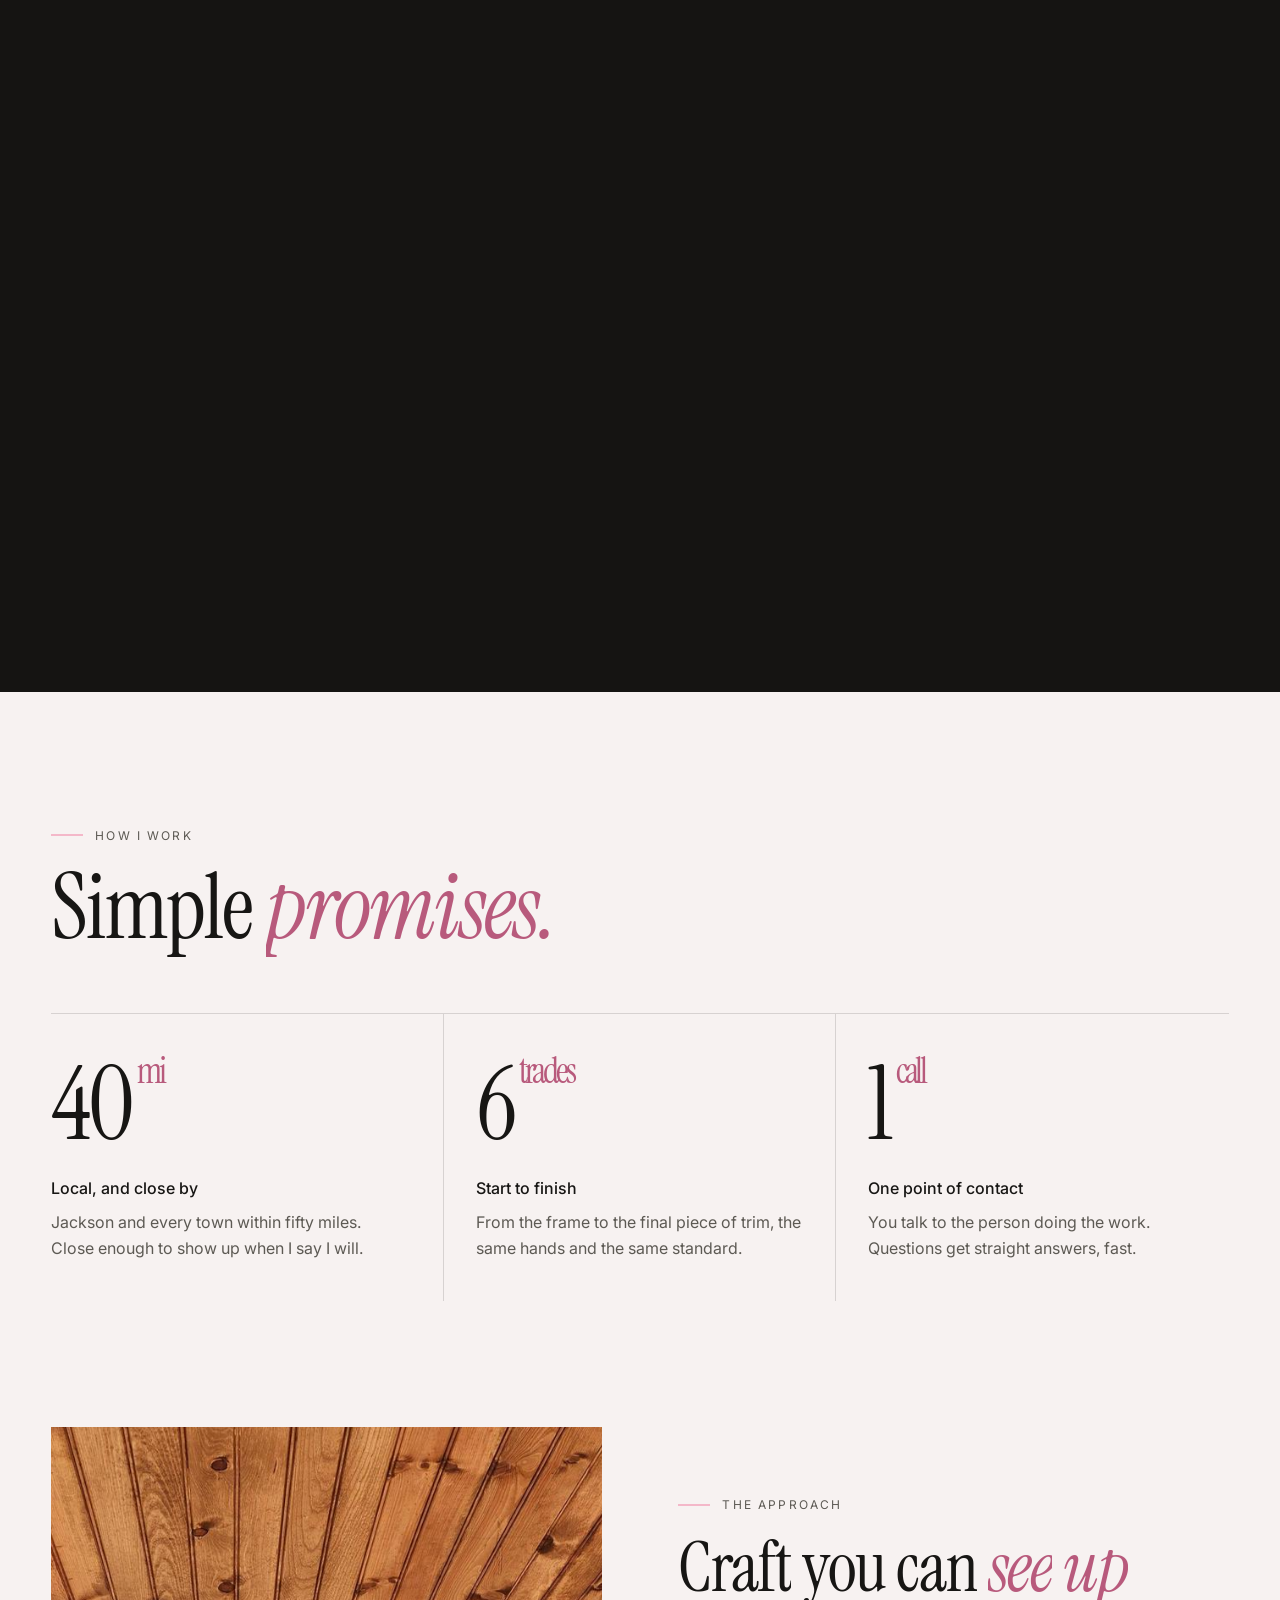
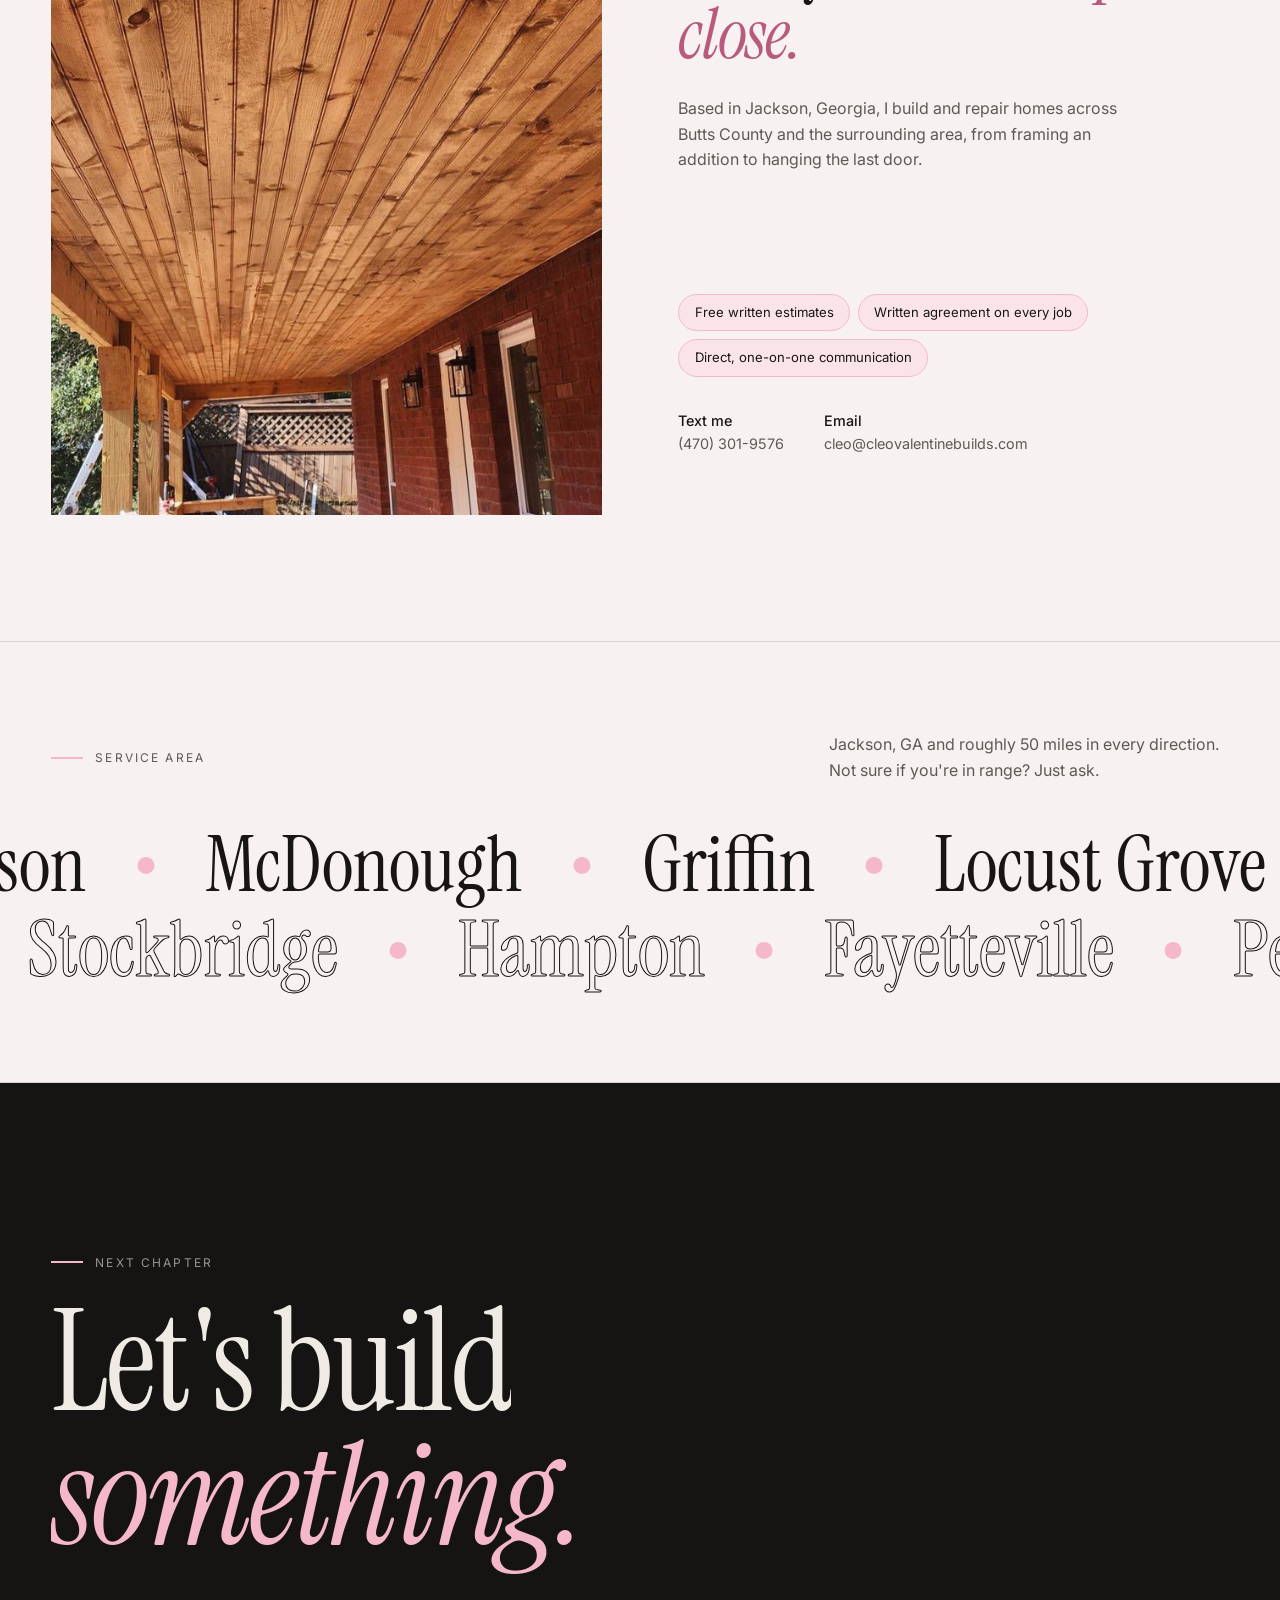
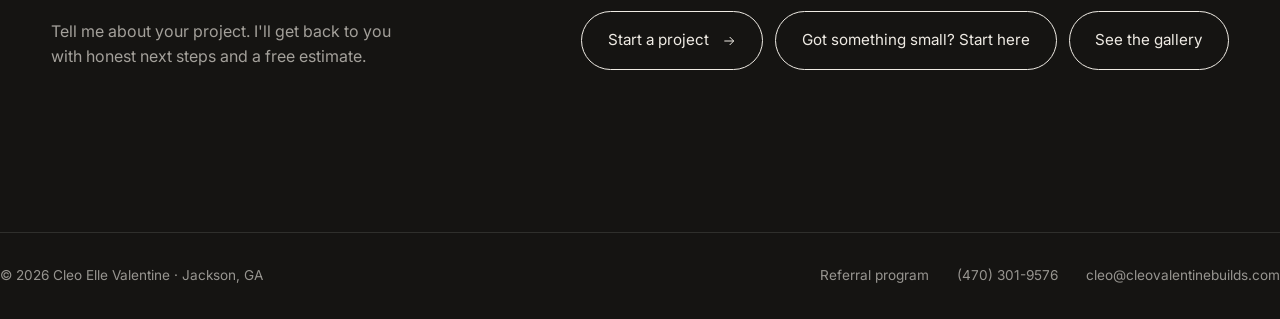
==== commit df1ab9ea: "Give every visitor something to do on the first screen Analytics for 18-25 Sep: 174 visits, 94% land" ====
--- a/index.html
+++ b/index.html
@@ -18,7 +18,7 @@
   <link rel="preconnect" href="https://fonts.googleapis.com">
   <link rel="preconnect" href="https://fonts.gstatic.com" crossorigin>
   <link href="https://fonts.googleapis.com/css2?family=Instrument+Serif:ital@0;1&family=Inter:wght@400;500;600&display=swap" rel="stylesheet">
-  <link rel="stylesheet" href="css/styles.css?v=025894a7">
+  <link rel="stylesheet" href="css/styles.css?v=8494c266">
   <link rel="preload" href="data/gallery.json" as="fetch" crossorigin>
 </head>
 <body>
@@ -38,6 +38,10 @@
         <a href="/small-jobs">Small Jobs</a>
         <a href="/gallery">Gallery</a>
         <a href="/contact">Contact</a>
+        <span class="nav__reach">
+          <a href="mailto:cleo@cleovalentinebuilds.com">Email</a>
+          <span>(470) 301-9576</span>
+        </span>
       </nav>
     </div>
   </header>
@@ -54,21 +58,45 @@
       <div class="container hero__content">
         <span class="eyebrow" data-reveal style="--d:.5s">Carpentry &amp; Construction — Jackson, Georgia</span>
         <h1 class="display hero__title split" style="--d:.6s">Built square.<br><em>Built to last.</em></h1>
+
+        <!-- Text leads: it's the fastest way to reach me and the preferred one -->
+        <div class="hero__actions" data-reveal style="--d:.95s">
+          <a href="sms:4703019576?&amp;body=Hi%20Cleo%20%E2%80%94%20I%27ve%20got%20a%20job%20I%27d%20like%20a%20quote%20on%3A%20" class="btn btn--solid hero__sms">Text a photo of the job
+            <svg viewBox="0 0 24 24" fill="none" stroke="currentColor" stroke-width="1.5"><path d="M5 12h14M13 6l6 6-6 6"/></svg>
+          </a>
+          <a href="mailto:cleo@cleovalentinebuilds.com?subject=Job%20inquiry" class="btn hero__mail">Email me</a>
+          <span class="hero__call">or call <a href="tel:4703019576">(470) 301-9576</a></span>
+        </div>
+
         <div class="hero__foot">
           <div class="hero__meta" data-reveal style="--d:1.1s">
             <div><strong>Based in</strong>Jackson, GA</div>
             <div><strong>Serving</strong>50 miles around</div>
             <div><strong>From</strong>Framing to finish</div>
           </div>
-          <a href="#story" class="scroll-cue" data-reveal style="--d:1.3s">
+          <a href="#work" class="scroll-cue" data-reveal style="--d:1.3s">
             <span class="scroll-cue__line"></span> Scroll
           </a>
         </div>
       </div>
     </section>
 
+    <!-- ============ FIRST LOOK AT THE WORK ============ -->
+    <!-- The best six photos go here, where everyone lands. Filled from data/gallery.json. -->
+    <section class="firstlook" id="work">
+      <div class="container">
+        <div class="firstlook__head">
+          <span class="eyebrow" data-reveal>Recent work</span>
+          <a href="/gallery" class="firstlook__all" data-reveal>See all <span data-all-count>49</span> projects
+            <svg viewBox="0 0 24 24" fill="none" stroke="currentColor" stroke-width="1.5"><path d="M5 12h14M13 6l6 6-6 6"/></svg>
+          </a>
+        </div>
+        <div class="firstlook__grid" data-photos="proof" data-stagger="0.06"></div>
+      </div>
+    </section>
+
     <!-- ============ STATEMENT ============ -->
-    <section class="statement" id="story">
+    <section class="statement">
       <div class="container">
         <span class="eyebrow" data-reveal>The short version</span>
         <p class="statement__text">
@@ -217,8 +245,8 @@
             <span>Direct, one-on-one communication</span>
           </div>
           <div class="about__sign" data-reveal style="--d:.2s">
-            <div><strong>Phone</strong><span>(470) 301-9576</span></div>
-            <div><strong>Email</strong><span>cleo@cleovalentinebuilds.com</span></div>
+            <div><strong>Text me</strong><span><a href="sms:4703019576">(470) 301-9576</a></span></div>
+            <div><strong>Email</strong><span><a href="mailto:cleo@cleovalentinebuilds.com">cleo@cleovalentinebuilds.com</a></span></div>
           </div>
         </div>
       </div>
@@ -272,7 +300,19 @@
     </div>
   </footer>
 
-  <script src="js/render-photos.js?v=578fe706"></script>
+  <!-- Phones only: text or email without hunting for the footer -->
+  <div class="callbar">
+    <a class="callbar__primary" href="sms:4703019576?&amp;body=Hi%20Cleo%20%E2%80%94%20I%27ve%20got%20a%20job%20I%27d%20like%20a%20quote%20on%3A%20">
+      <svg viewBox="0 0 24 24" fill="none" stroke="currentColor" stroke-width="1.6" aria-hidden="true"><path d="M21 11.5a8 8 0 0 1-8 8H8l-5 3 1.5-4.4A8 8 0 0 1 11 3.5h2a8 8 0 0 1 8 8Z"/></svg>
+      Text a photo
+    </a>
+    <a href="mailto:cleo@cleovalentinebuilds.com?subject=Job%20inquiry">
+      <svg viewBox="0 0 24 24" fill="none" stroke="currentColor" stroke-width="1.6" aria-hidden="true"><rect x="3" y="5" width="18" height="14" rx="2"/><path d="m3.5 7 8.5 6 8.5-6"/></svg>
+      Email
+    </a>
+  </div>
+
+  <script src="js/render-photos.js?v=191d8ce3"></script>
   <script src="js/main.js?v=1431902e"></script>
 </body>
 </html>
--- a/css/styles.css
+++ b/css/styles.css
@@ -172,8 +172,11 @@
 .split.is-in .w > span { transform: none; }
 
 /* Image wipe */
-.js [data-wipe] { clip-path: inset(100% 0 0 0); transition: clip-path 1.4s var(--ease); transition-delay: var(--d, 0s); }
-.js [data-wipe].is-in { clip-path: inset(0 0 0 0); }
+/* The wipe clips the box's contents, not the box itself. Clipping the observed
+   element to zero area makes IntersectionObserver report it as never visible, so
+   it never gets .is-in and stays hidden for good. */
+.js [data-wipe] > * { clip-path: inset(100% 0 0 0); transition: clip-path 1.4s var(--ease); transition-delay: var(--d, 0s); }
+.js [data-wipe].is-in > * { clip-path: inset(0 0 0 0); }
 [data-wipe] .media__inner { transform: scale(1.25); transition: transform 2s var(--ease); transition-delay: var(--d, 0s); }
 [data-wipe].is-in .media__inner { transform: scale(1); }
 
@@ -232,6 +235,89 @@
   animation: cue 2.2s var(--ease) infinite;
 }
 @keyframes cue { from { transform: translateY(-100%); } to { transform: translateY(260%); } }
+
+/* ==========================================================================
+   Contact actions — text first, email second.
+   Analytics (Sep 2026): 71% of visitors are on a phone and 94% land on the
+   home page, which had no way to make contact without scrolling to the footer.
+   ========================================================================== */
+.hero__actions {
+  display: flex; flex-wrap: wrap; align-items: center; gap: 0.75rem;
+  margin-top: clamp(1.5rem, 4vh, 2.5rem);
+}
+.hero__actions .btn { padding: 0.95rem 1.5rem; }
+.hero__call { font-size: 0.85rem; color: var(--ink-soft); }
+.hero__call a { border-bottom: 1px solid var(--line); }
+.hero__call a:hover { color: var(--accent-ink); border-color: var(--accent-ink); }
+
+.hero__sms { order: 1; }
+.hero__mail { order: 2; }
+.hero__call { order: 3; width: 100%; }
+
+/* Above 720px the filled button swaps to email: sms: links are unreliable on desktop. */
+@media (min-width: 720px) {
+  .hero__sms { order: 2; }
+  .hero__mail { order: 1; }
+  .hero__call { order: 3; width: auto; margin-left: 0.25rem; }
+  .hero__sms.btn--solid { background: none; color: var(--ink); }
+  .hero__sms.btn--solid::before { background: var(--ink); }
+  .hero__sms.btn--solid:hover { color: var(--bg); }
+  .hero__mail { background: var(--ink); color: var(--bg); border-color: var(--ink); }
+  .hero__mail::before { background: var(--accent); }
+  .hero__mail:hover { color: var(--ink); }
+}
+
+/* Sticky bar, phones only. The footer gets matching padding so nothing is covered. */
+.callbar {
+  position: fixed; left: 0; right: 0; bottom: 0; z-index: 80;
+  display: flex; gap: 0.5rem;
+  padding: 0.6rem 0.75rem calc(0.6rem + env(safe-area-inset-bottom));
+  background: rgba(247, 242, 241, 0.94);
+  backdrop-filter: blur(14px); -webkit-backdrop-filter: blur(14px);
+  border-top: 1px solid var(--line);
+}
+.callbar a {
+  flex: 1; display: inline-flex; align-items: center; justify-content: center; gap: 0.5rem;
+  padding: 0.85rem 1rem; border: 1px solid var(--ink); border-radius: 999px;
+  font-size: 0.95rem; font-weight: 500; color: var(--ink);
+}
+.callbar a svg { width: 17px; height: 17px; }
+/* needs to out-specify `.callbar a` above, or the label sits black-on-black */
+.callbar a.callbar__primary { background: var(--ink); color: var(--bg); }
+@media (min-width: 720px) { .callbar { display: none; } }
+@media (max-width: 719px) { .footer { padding-bottom: 74px; } }
+
+/* Email and number in the nav, where there is room for them */
+.nav__reach { display: none; }
+@media (min-width: 1000px) {
+  .nav__reach { display: inline-flex; align-items: center; gap: 0.9rem; color: var(--ink-soft); }
+  .nav__reach a::after { display: none; }
+}
+
+/* ==========================================================================
+   First look — the best six photos, immediately under the hero
+   ========================================================================== */
+.firstlook { padding: clamp(3rem, 8vh, 5rem) 0 clamp(4rem, 10vh, 7rem); }
+.firstlook__head {
+  display: flex; justify-content: space-between; align-items: baseline;
+  gap: 1.5rem; flex-wrap: wrap; margin-bottom: clamp(1.25rem, 3vh, 2rem);
+}
+.firstlook__all {
+  display: inline-flex; align-items: center; gap: 0.5rem; font-size: 0.9rem;
+  border-bottom: 1px solid var(--line); padding-bottom: 0.2rem;
+  transition: color 0.4s var(--ease), border-color 0.4s var(--ease);
+}
+.firstlook__all svg { width: 15px; height: 15px; transition: transform 0.4s var(--ease); }
+.firstlook__all:hover { color: var(--accent-ink); border-color: var(--accent-ink); }
+.firstlook__all:hover svg { transform: translateX(4px); }
+.firstlook__grid { display: grid; grid-template-columns: repeat(2, 1fr); gap: clamp(0.5rem, 1.5vw, 1rem); }
+.firstlook__item { margin: 0; }
+.firstlook__item .media { aspect-ratio: 1 / 1; }
+.firstlook__cap { padding-top: 0.5rem; font-size: 0.82rem; color: var(--ink-soft); display: flex; gap: 0.5rem; }
+@media (min-width: 720px) {
+  .firstlook__grid { grid-template-columns: repeat(3, 1fr); }
+  .firstlook__item .media { aspect-ratio: 4 / 5; }
+}
 
 /* ==========================================================================
    Intro statement
@@ -685,7 +771,7 @@
    ========================================================================== */
 @media (prefers-reduced-motion: reduce) {
   *, *::before, *::after { animation-duration: 0.01ms !important; animation-iteration-count: 1 !important; transition-duration: 0.01ms !important; transition-delay: 0s !important; }
-  .js [data-reveal], .split .w > span, .js [data-wipe] { opacity: 1; transform: none; clip-path: none; }
+  .js [data-reveal], .split .w > span, .js [data-wipe], .js [data-wipe] > * { opacity: 1; transform: none; clip-path: none; }
   .statement__text .word { opacity: 1; }
   .curtain { display: none; }
 }
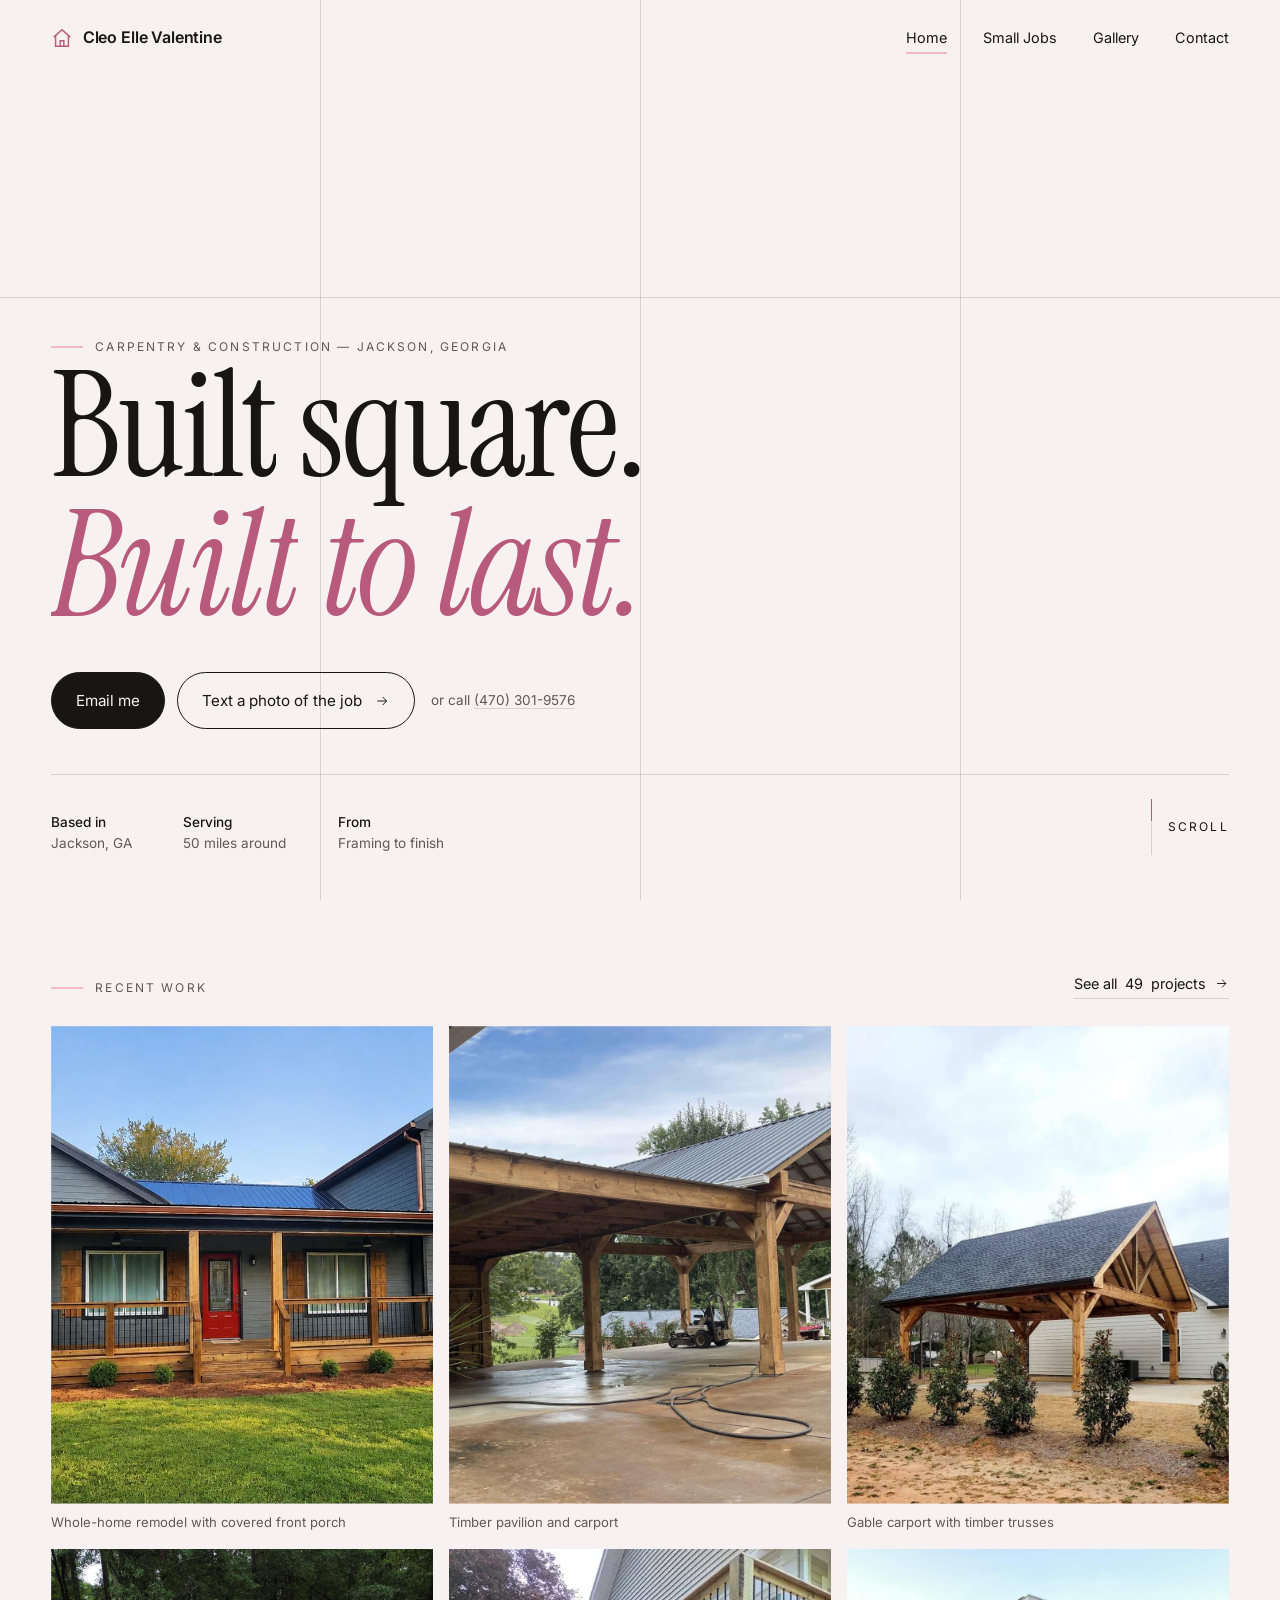
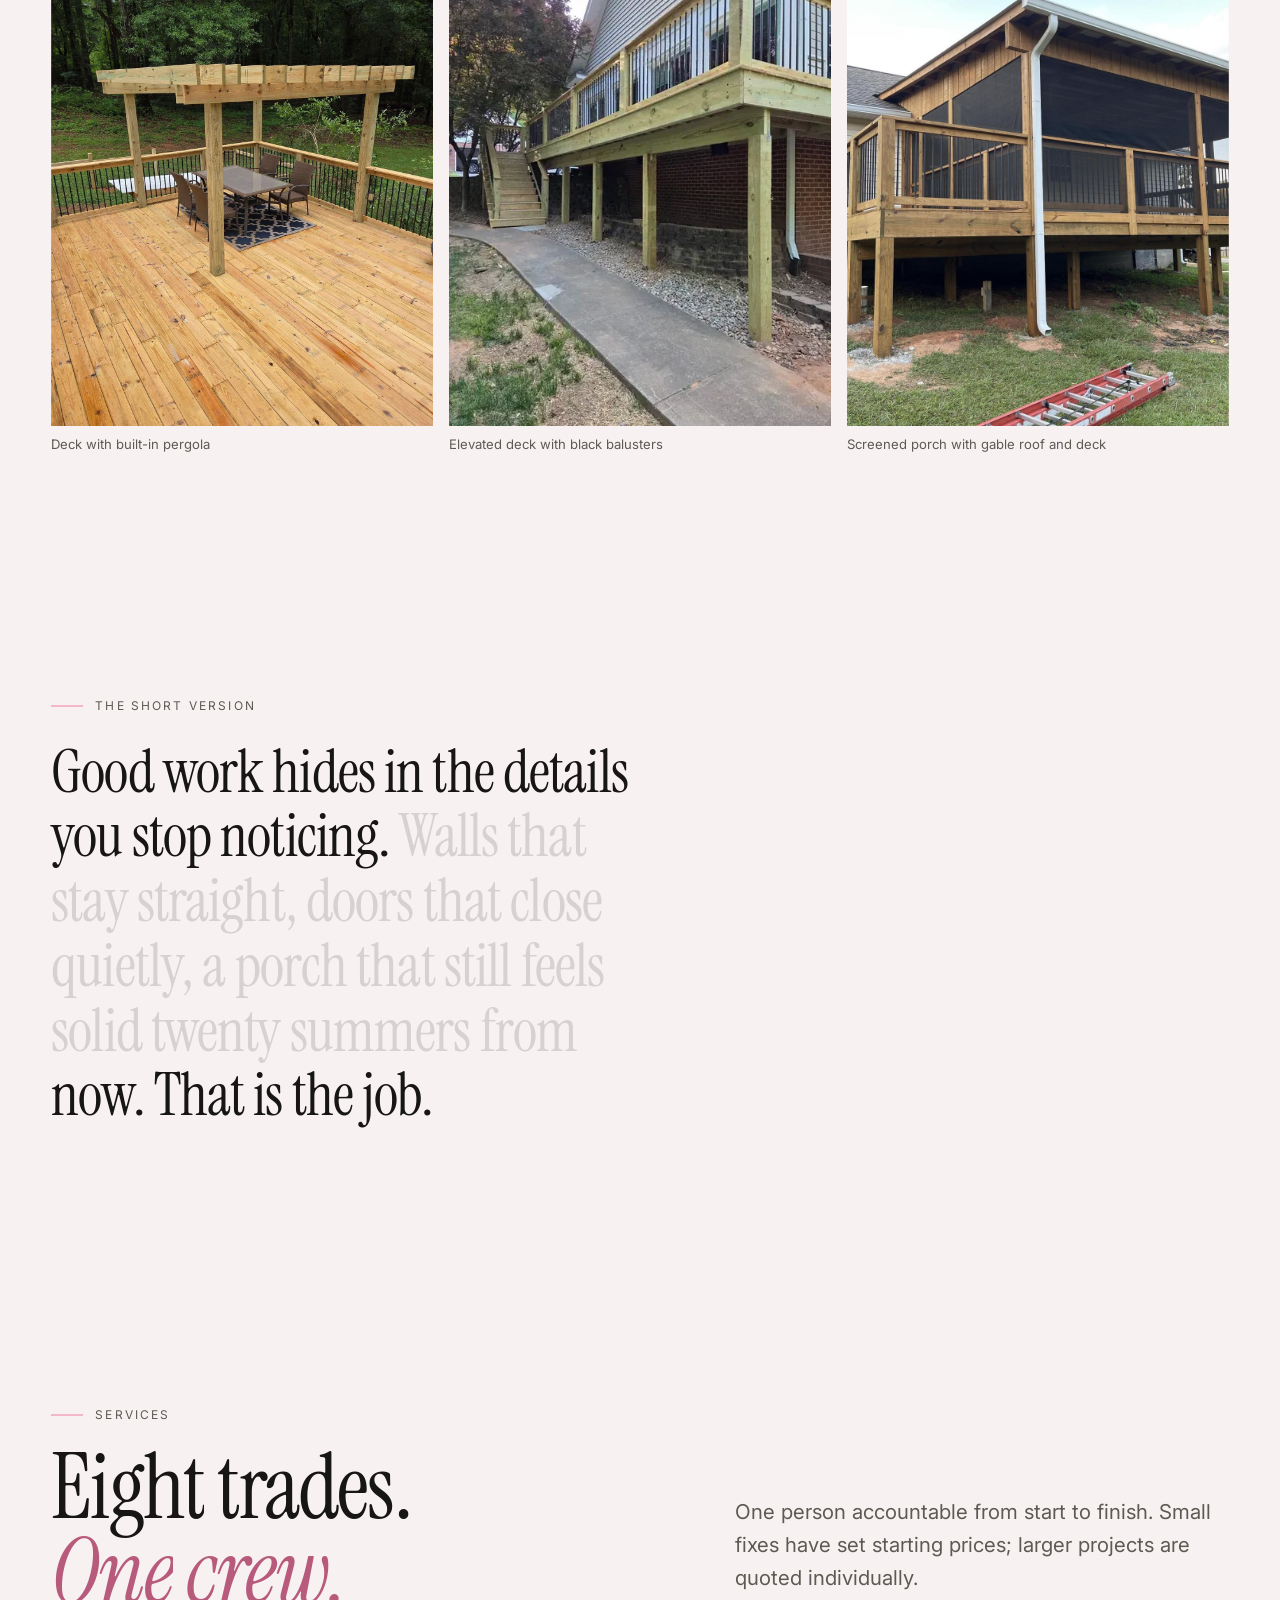
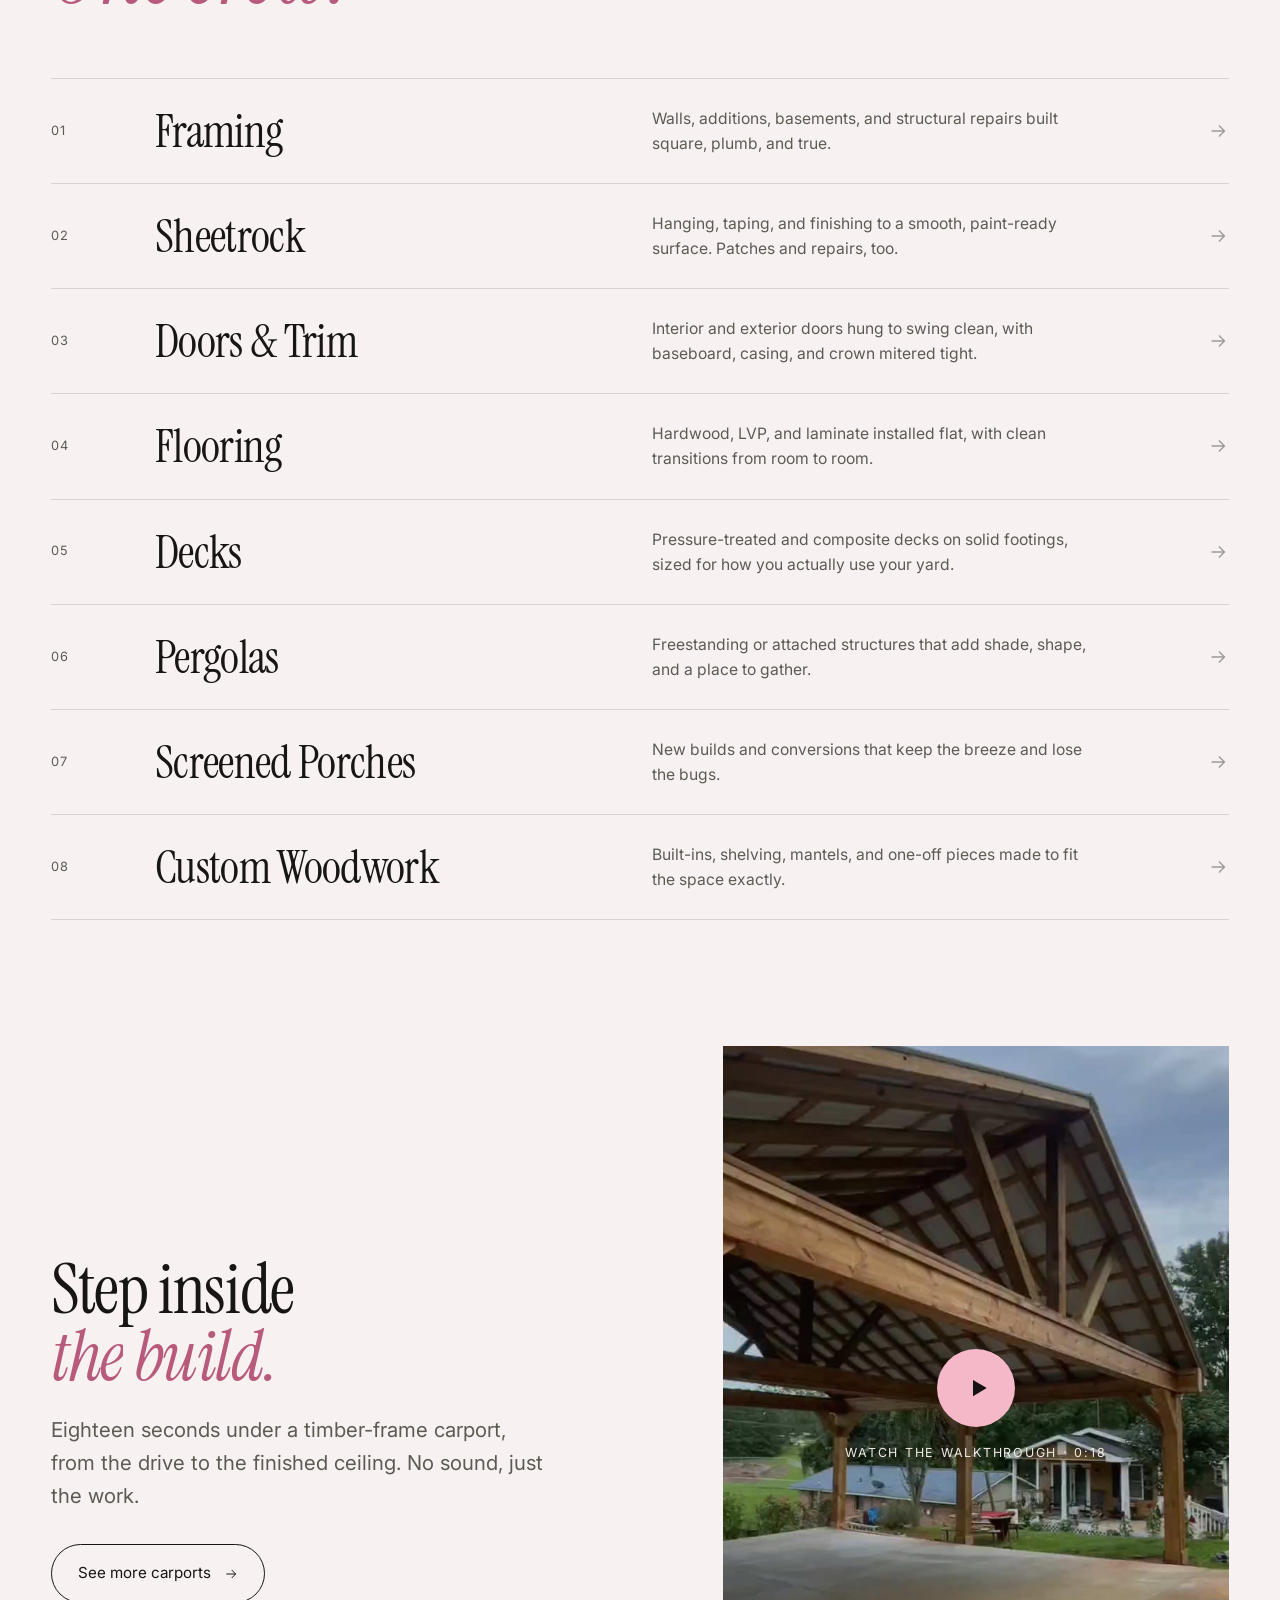
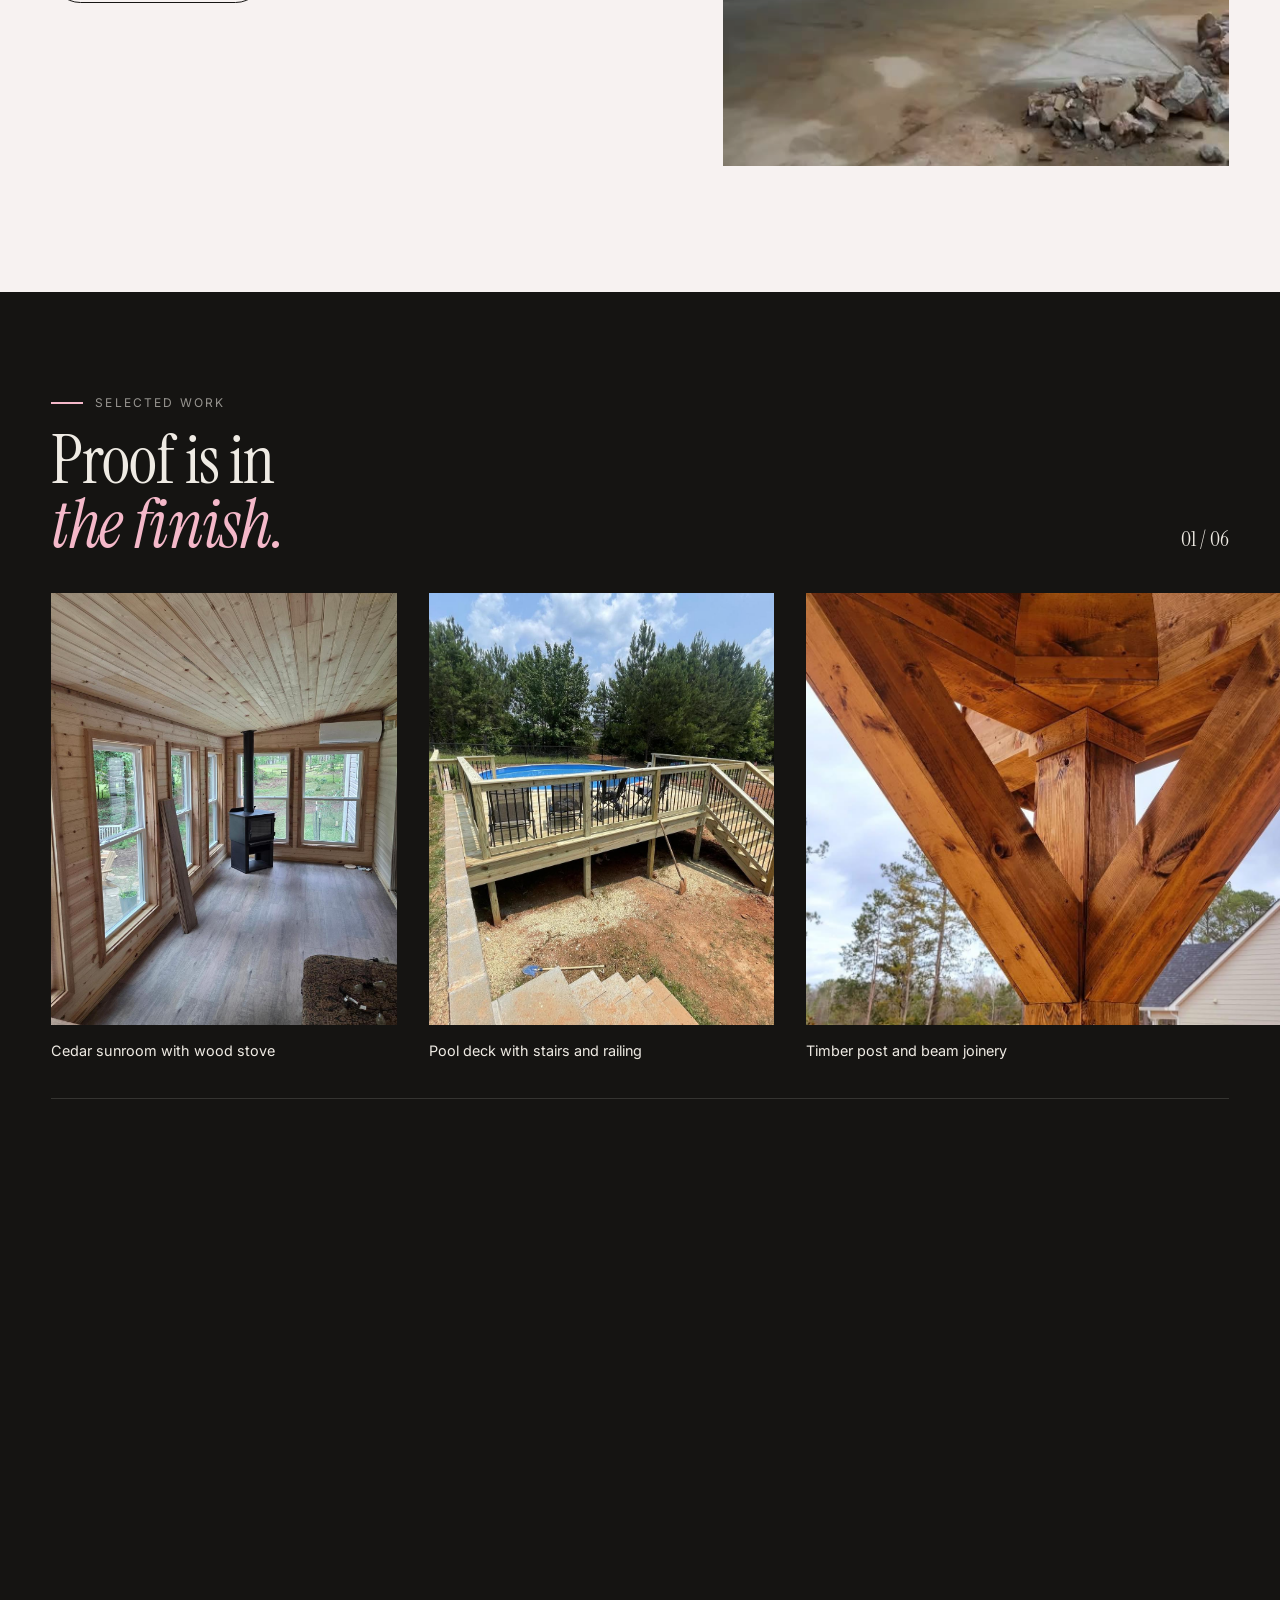
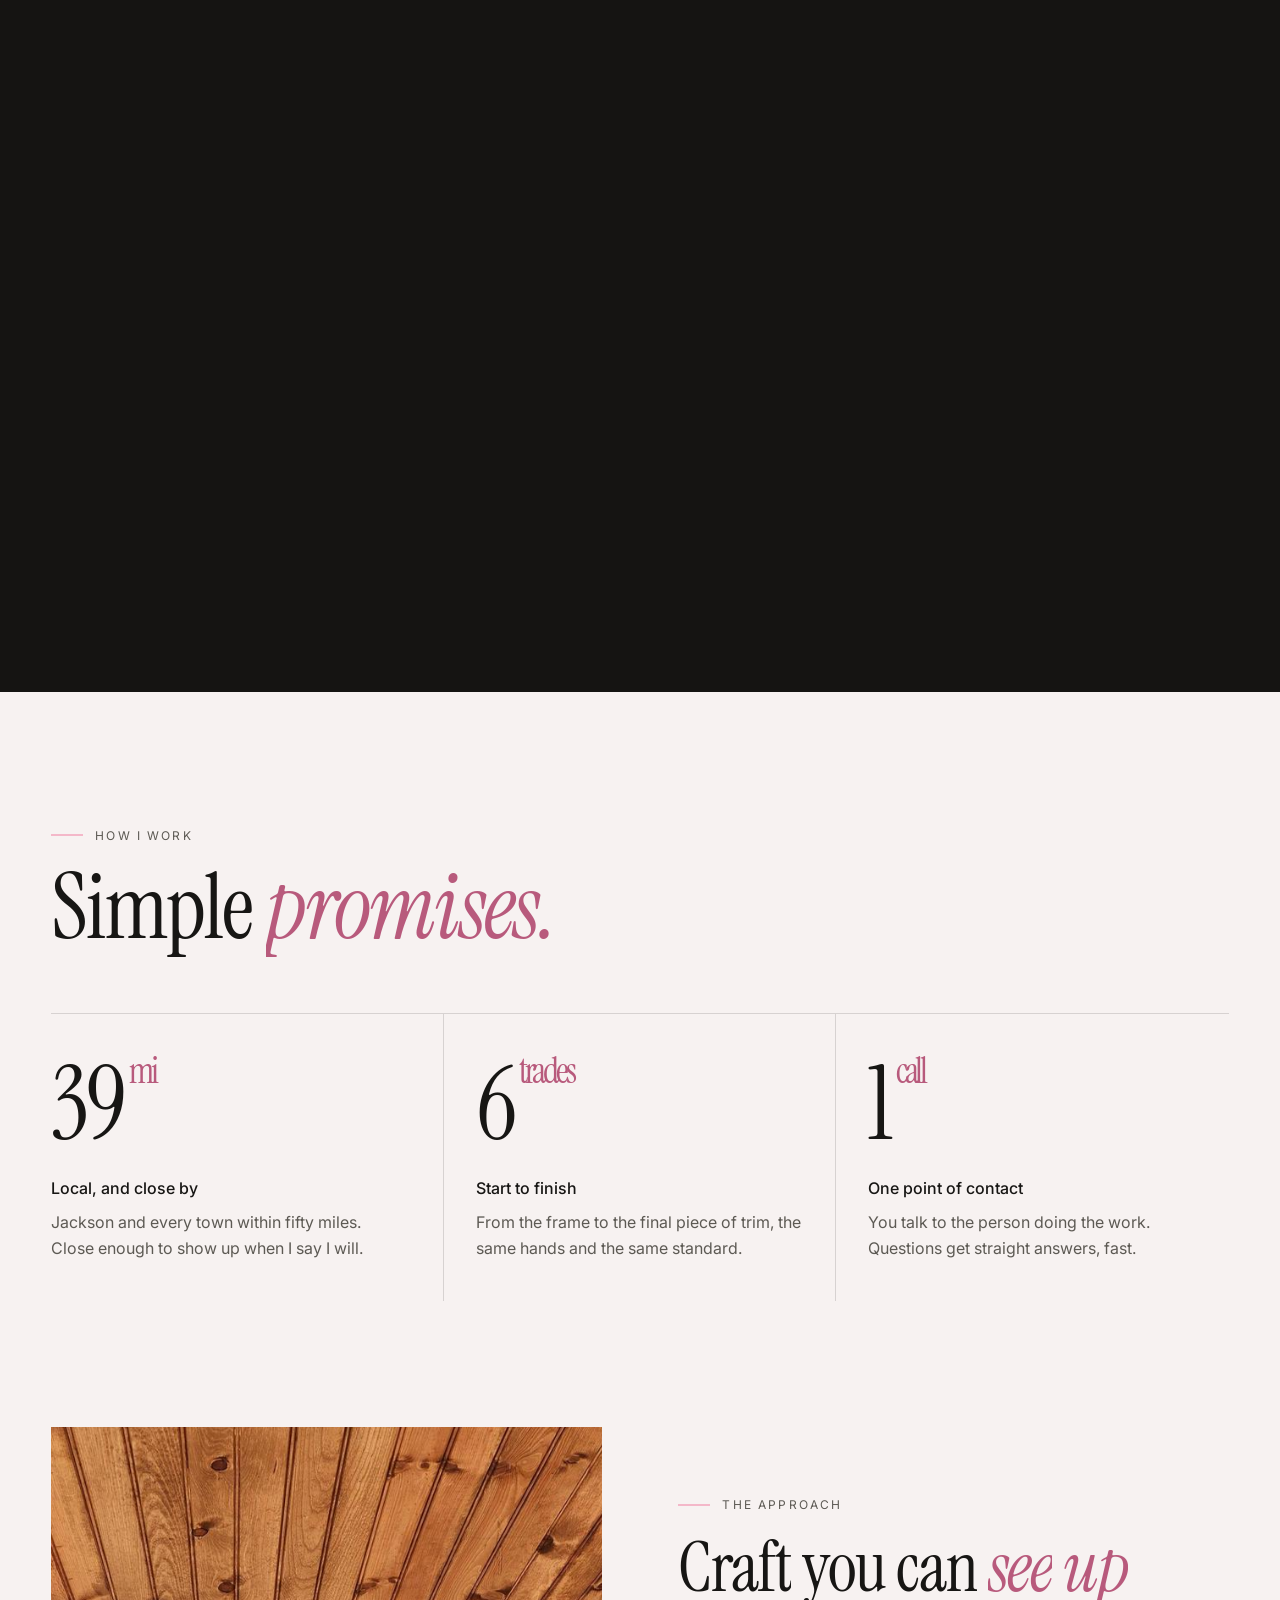
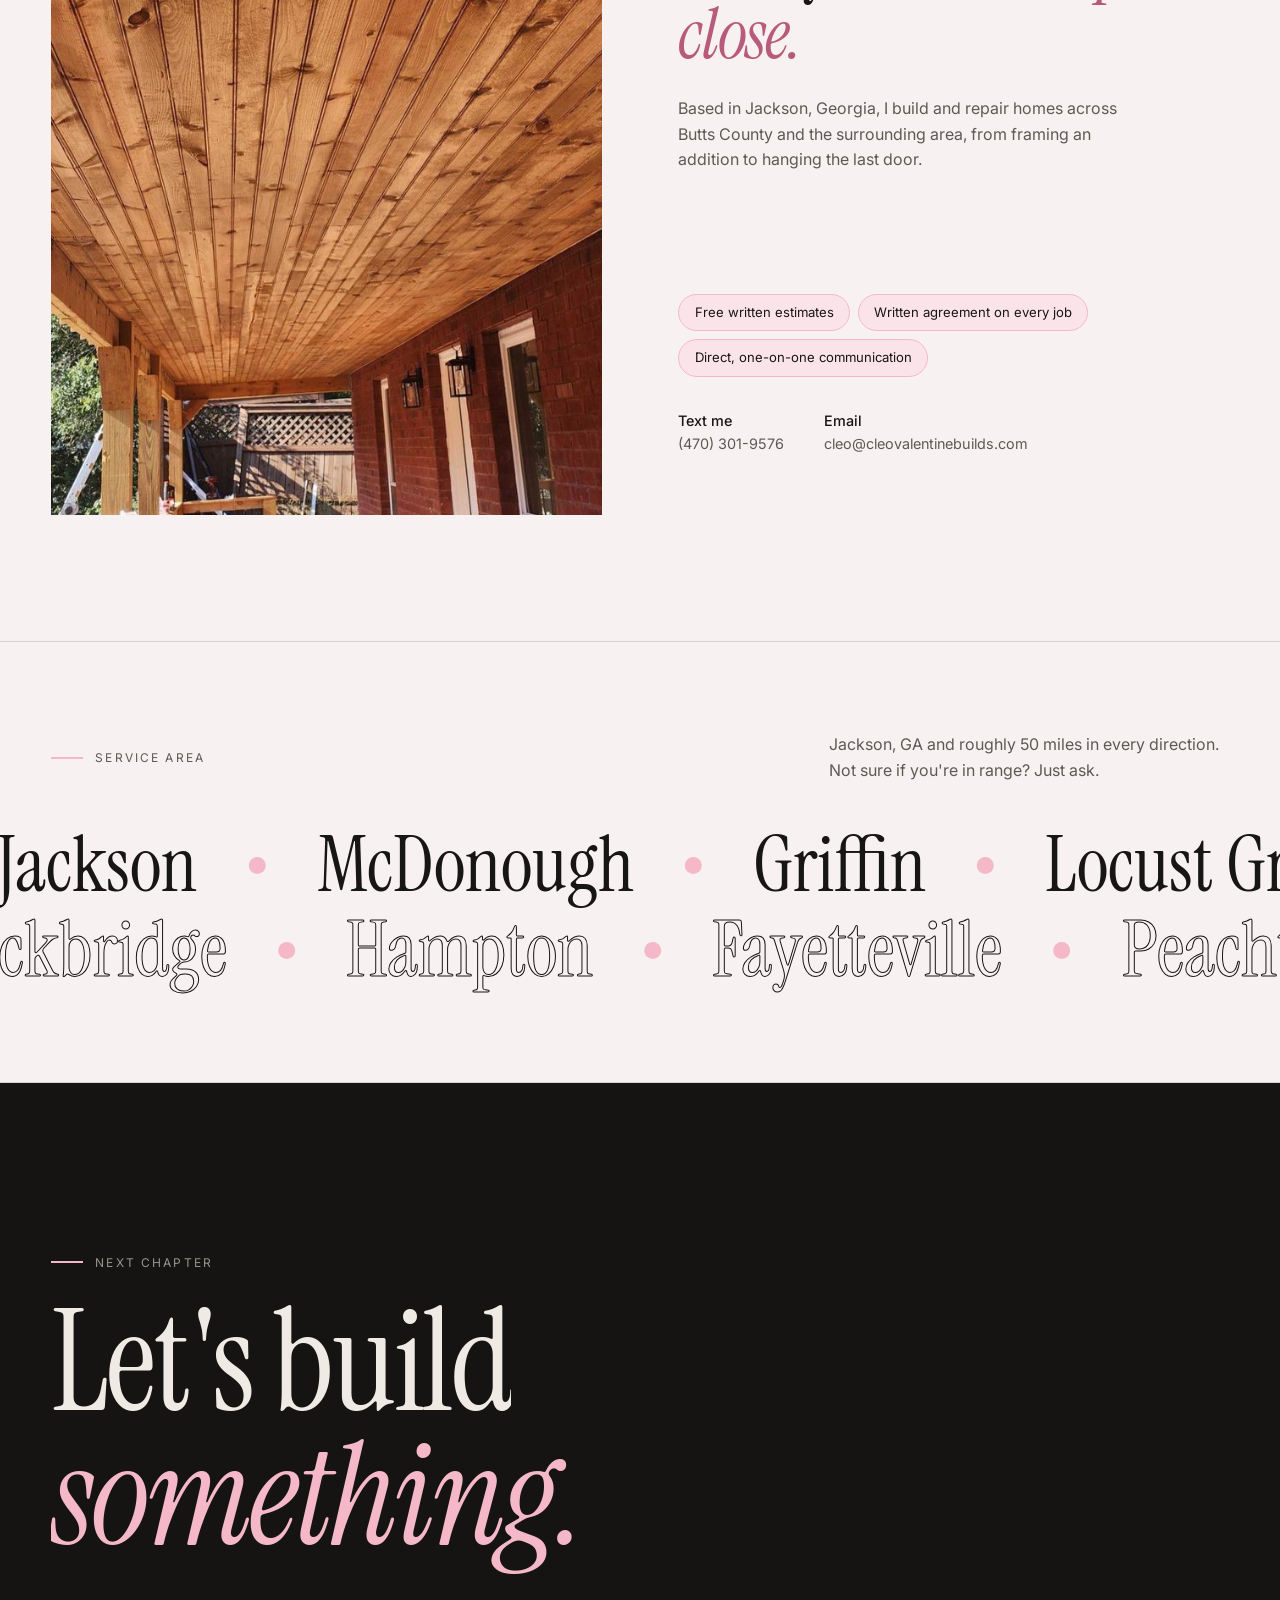
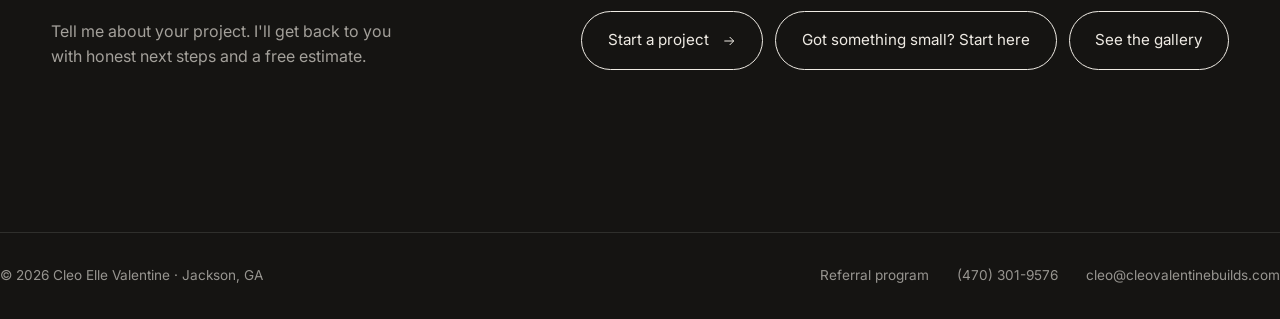
==== commit 1373e053: "Show the nav links on phones instead of a menu button The links now sit in a row under the name and " ====
--- a/index.html
+++ b/index.html
@@ -18,7 +18,7 @@
   <link rel="preconnect" href="https://fonts.googleapis.com">
   <link rel="preconnect" href="https://fonts.gstatic.com" crossorigin>
   <link href="https://fonts.googleapis.com/css2?family=Instrument+Serif:ital@0;1&family=Inter:wght@400;500;600&display=swap" rel="stylesheet">
-  <link rel="stylesheet" href="css/styles.css?v=8494c266">
+  <link rel="stylesheet" href="css/styles.css?v=d899585c">
   <link rel="preload" href="data/gallery.json" as="fetch" crossorigin>
 </head>
 <body>
@@ -32,16 +32,11 @@
         <svg class="brand__mark" viewBox="0 0 24 24" fill="none" stroke="currentColor" stroke-width="1.6" aria-hidden="true"><path d="M3 11 12 3l9 8M5 9.5V21h14V9.5M10 21v-6h4v6"/></svg>
         Cleo Elle Valentine
       </a>
-      <button class="nav__toggle" aria-label="Menu" aria-expanded="false"><span></span><span></span></button>
       <nav class="nav__links">
         <a href="/" aria-current="page">Home</a>
         <a href="/small-jobs">Small Jobs</a>
         <a href="/gallery">Gallery</a>
         <a href="/contact">Contact</a>
-        <span class="nav__reach">
-          <a href="mailto:cleo@cleovalentinebuilds.com">Email</a>
-          <span>(470) 301-9576</span>
-        </span>
       </nav>
     </div>
   </header>
@@ -313,6 +308,6 @@
   </div>
 
   <script src="js/render-photos.js?v=191d8ce3"></script>
-  <script src="js/main.js?v=1431902e"></script>
+  <script src="js/main.js?v=3a59ae79"></script>
 </body>
 </html>
--- a/css/styles.css
+++ b/css/styles.css
@@ -100,28 +100,16 @@
 }
 .nav__links a:hover::after, .nav__links a[aria-current="page"]::after { transform: scaleX(1); transform-origin: left; }
 
-.nav__toggle { display: none; width: 40px; height: 40px; position: relative; }
-.nav__toggle span {
-  position: absolute; left: 9px; right: 9px; height: 1.5px; background: currentColor;
-  transition: transform 0.4s var(--ease), top 0.4s var(--ease);
-}
-.nav__toggle span:nth-child(1) { top: 16px; }
-.nav__toggle span:nth-child(2) { top: 23px; }
-.nav.is-open .nav__toggle span:nth-child(1) { top: 19.5px; transform: rotate(45deg); }
-.nav.is-open .nav__toggle span:nth-child(2) { top: 19.5px; transform: rotate(-45deg); }
-
+/* On phones the links sit in a row under the name rather than behind a menu button */
 @media (max-width: 760px) {
-  .nav__toggle { display: block; }
-  .nav__links {
-    position: fixed; inset: 76px 0 auto 0; flex-direction: column; gap: 0;
-    background: var(--bg); padding: 1rem var(--pad) 2rem;
-    font-size: 1.75rem; font-family: var(--font-display);
-    clip-path: inset(0 0 100% 0); transition: clip-path 0.6s var(--ease);
+  .nav__inner {
+    flex-direction: column; align-items: flex-start; justify-content: center;
+    height: auto; gap: 0.5rem; padding: 0.9rem var(--pad) 0.7rem;
   }
-  .nav__links a { padding: 0.6rem 0; border-bottom: 1px solid var(--line); }
-  .nav__links a::after { display: none; }
-  .nav.is-open .nav__links { clip-path: inset(0 0 0 0); }
-  .nav.is-open { background: var(--bg); }
+  .nav__links { gap: 1.5rem; font-size: 0.88rem; }
+}
+@media (max-width: 360px) {
+  .nav__links { gap: 1.1rem; font-size: 0.82rem; }
 }
 
 /* ==========================================================================
@@ -286,13 +274,6 @@
 .callbar a.callbar__primary { background: var(--ink); color: var(--bg); }
 @media (min-width: 720px) { .callbar { display: none; } }
 @media (max-width: 719px) { .footer { padding-bottom: 74px; } }
-
-/* Email and number in the nav, where there is room for them */
-.nav__reach { display: none; }
-@media (min-width: 1000px) {
-  .nav__reach { display: inline-flex; align-items: center; gap: 0.9rem; color: var(--ink-soft); }
-  .nav__reach a::after { display: none; }
-}
 
 /* ==========================================================================
    First look — the best six photos, immediately under the hero
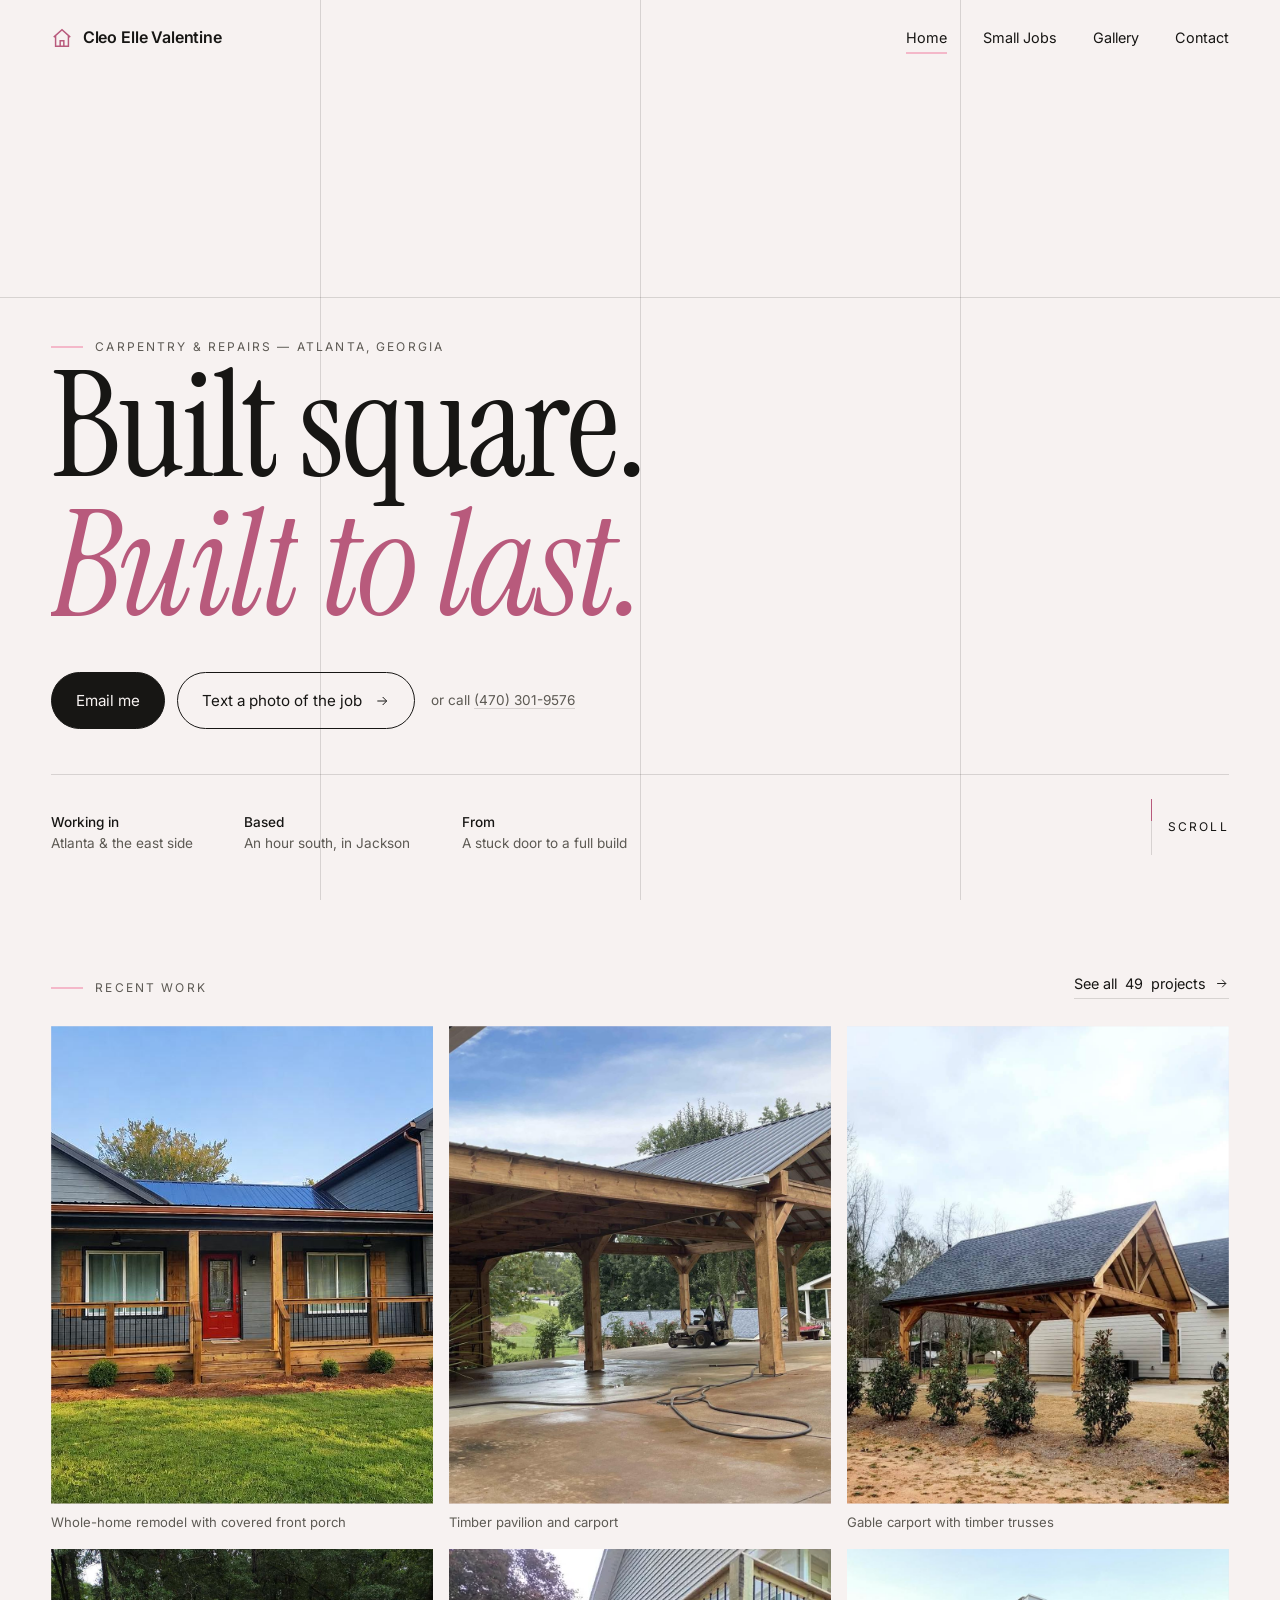
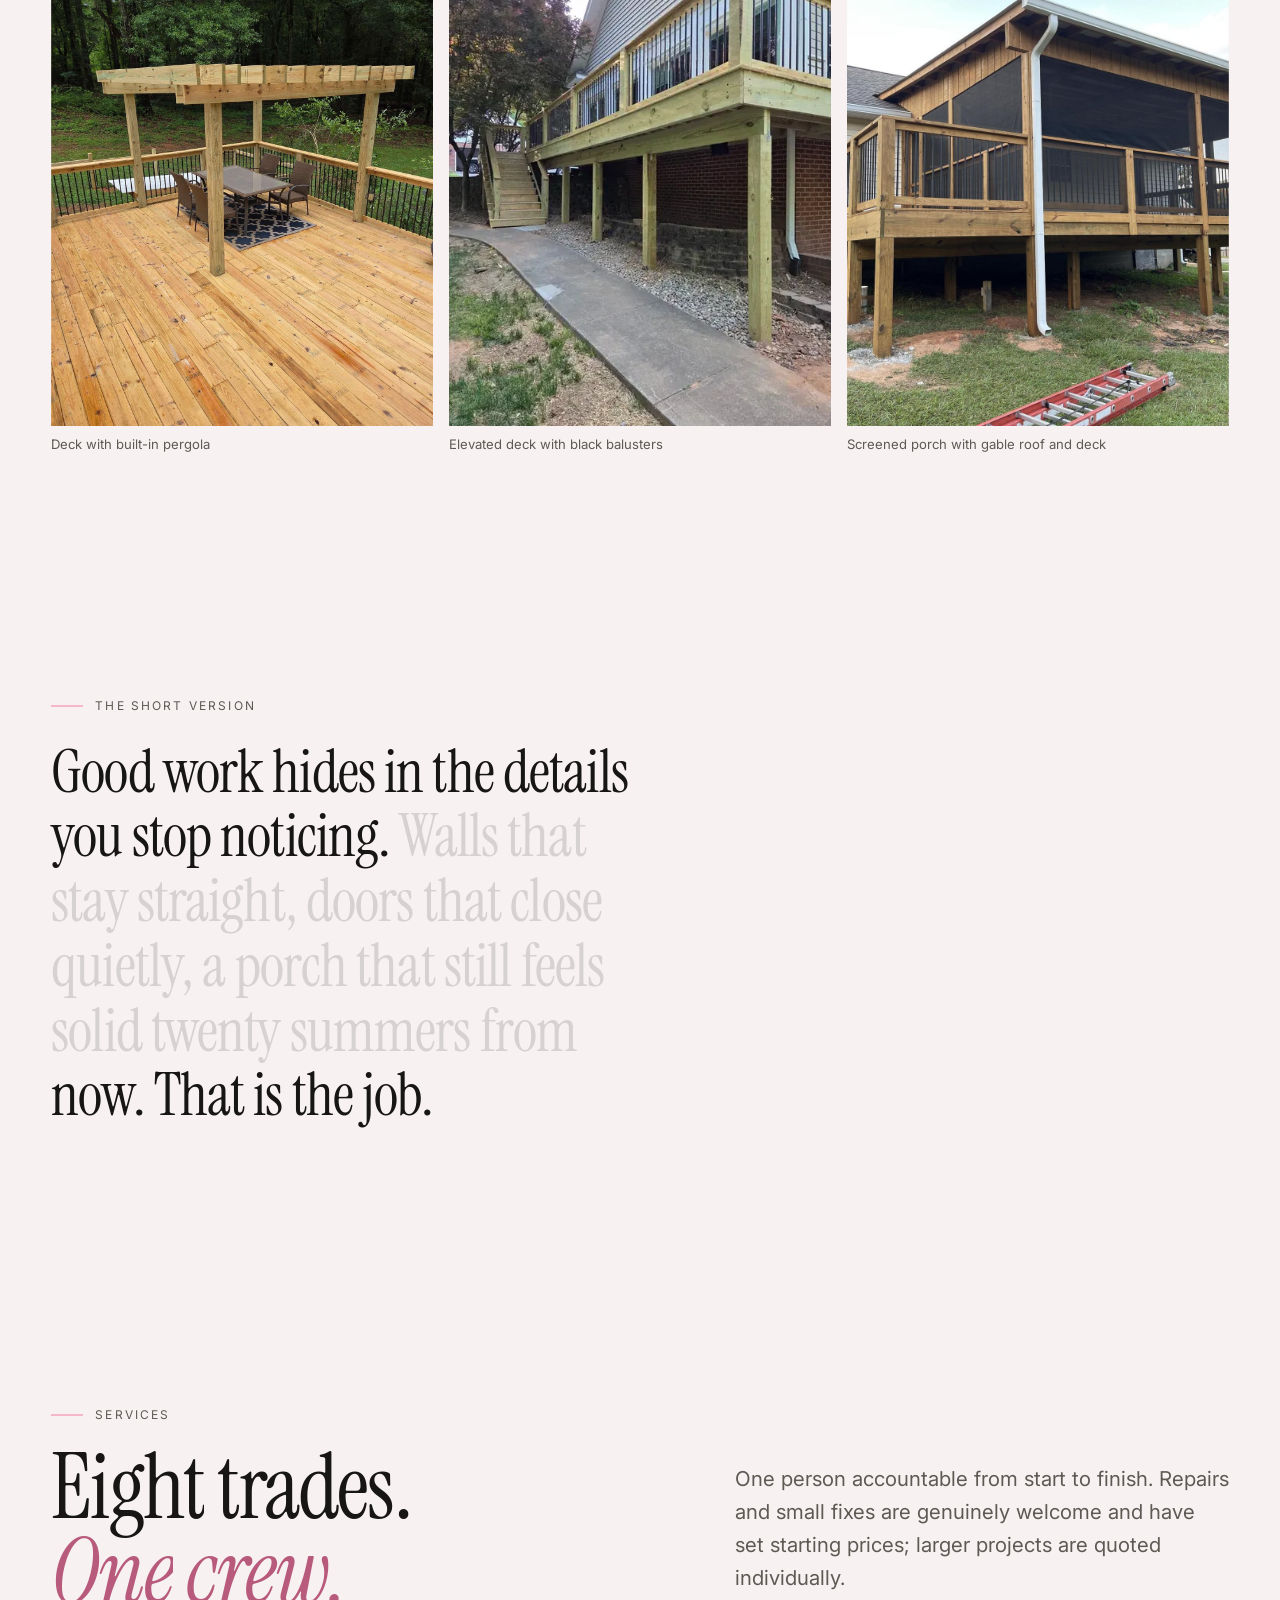
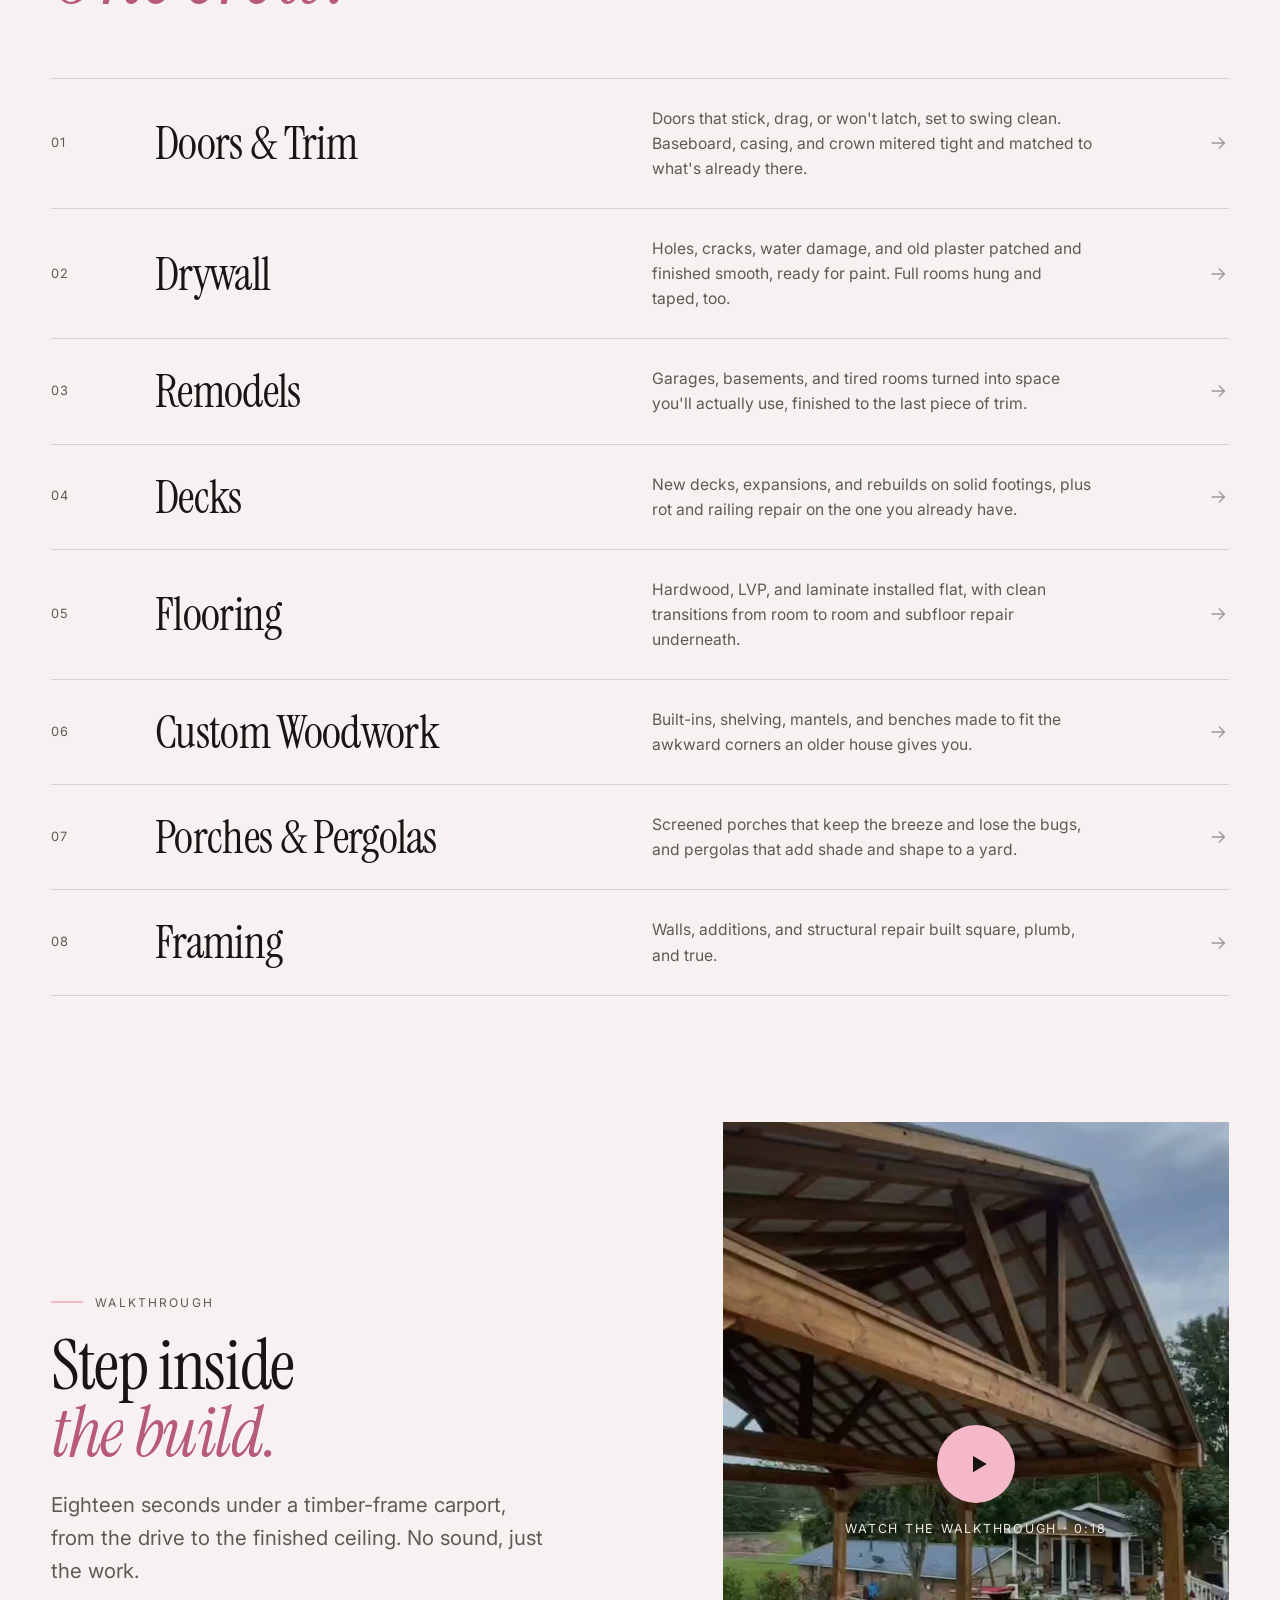
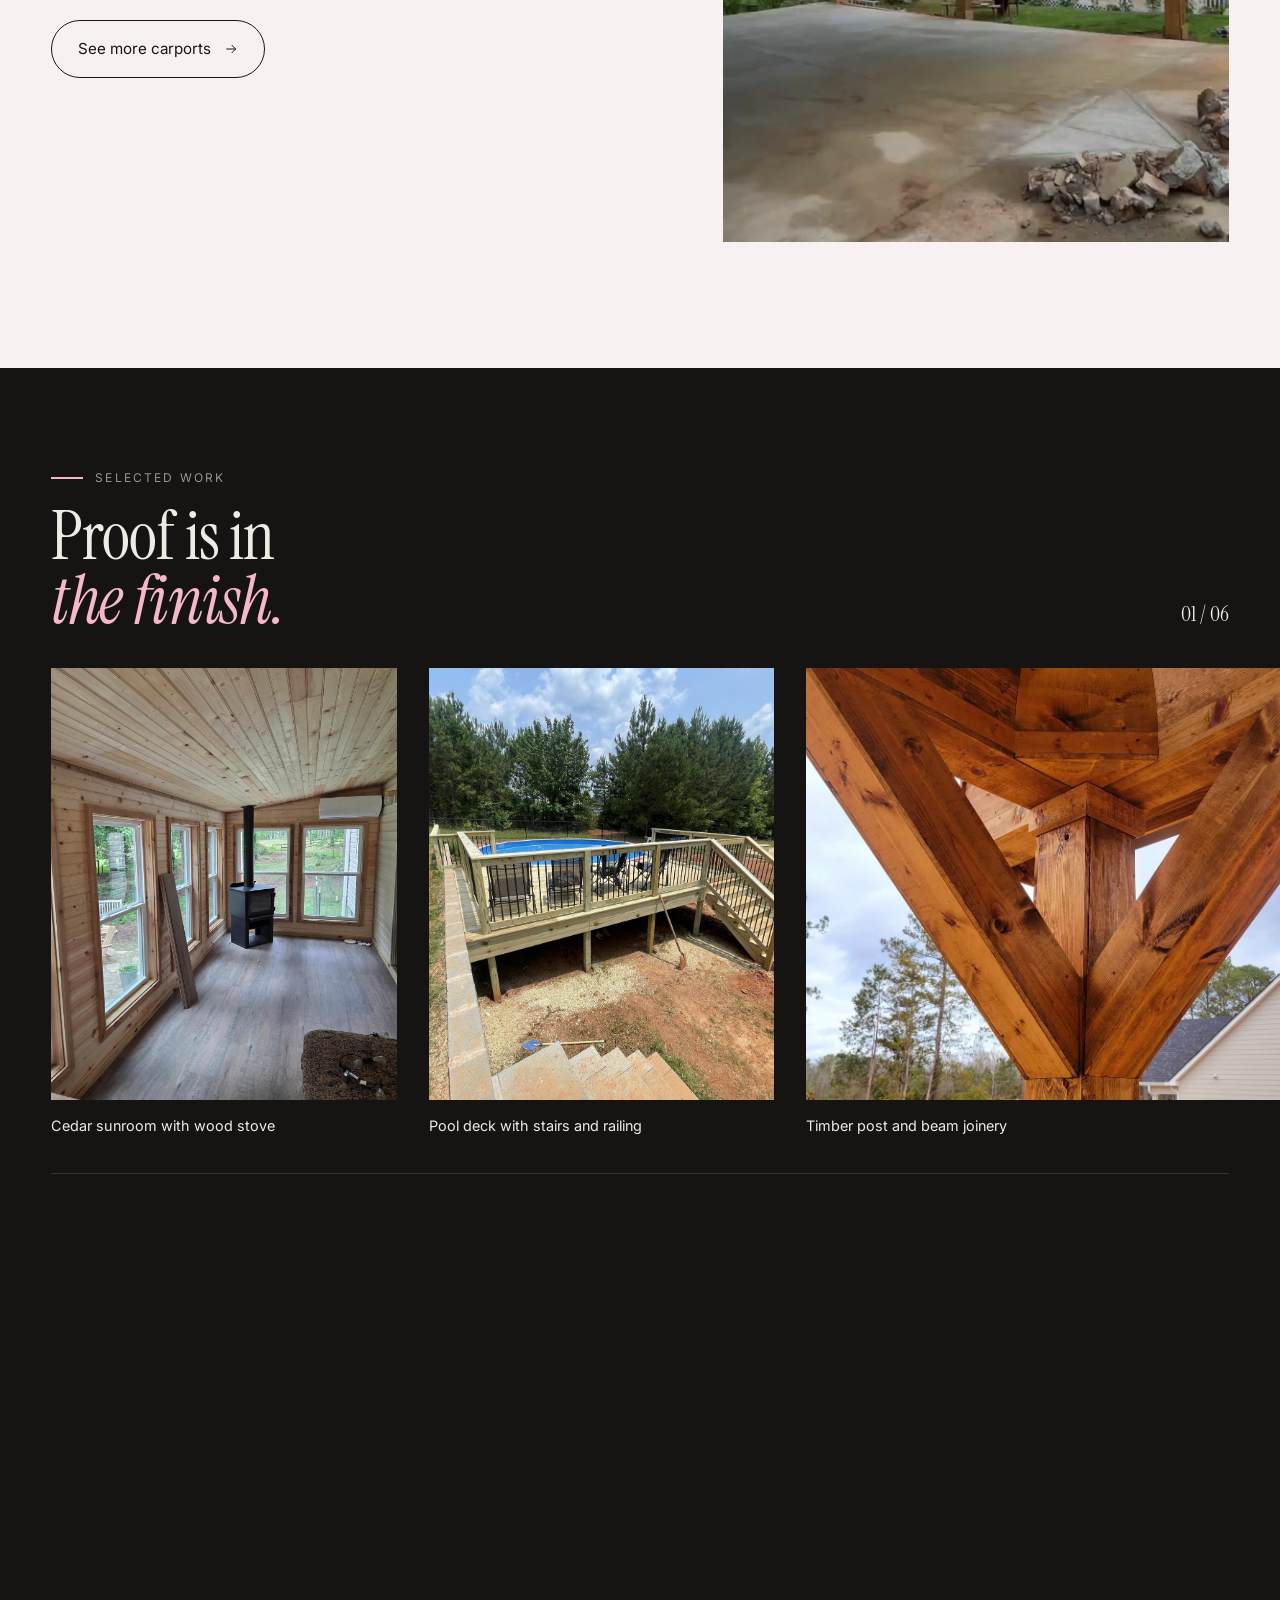
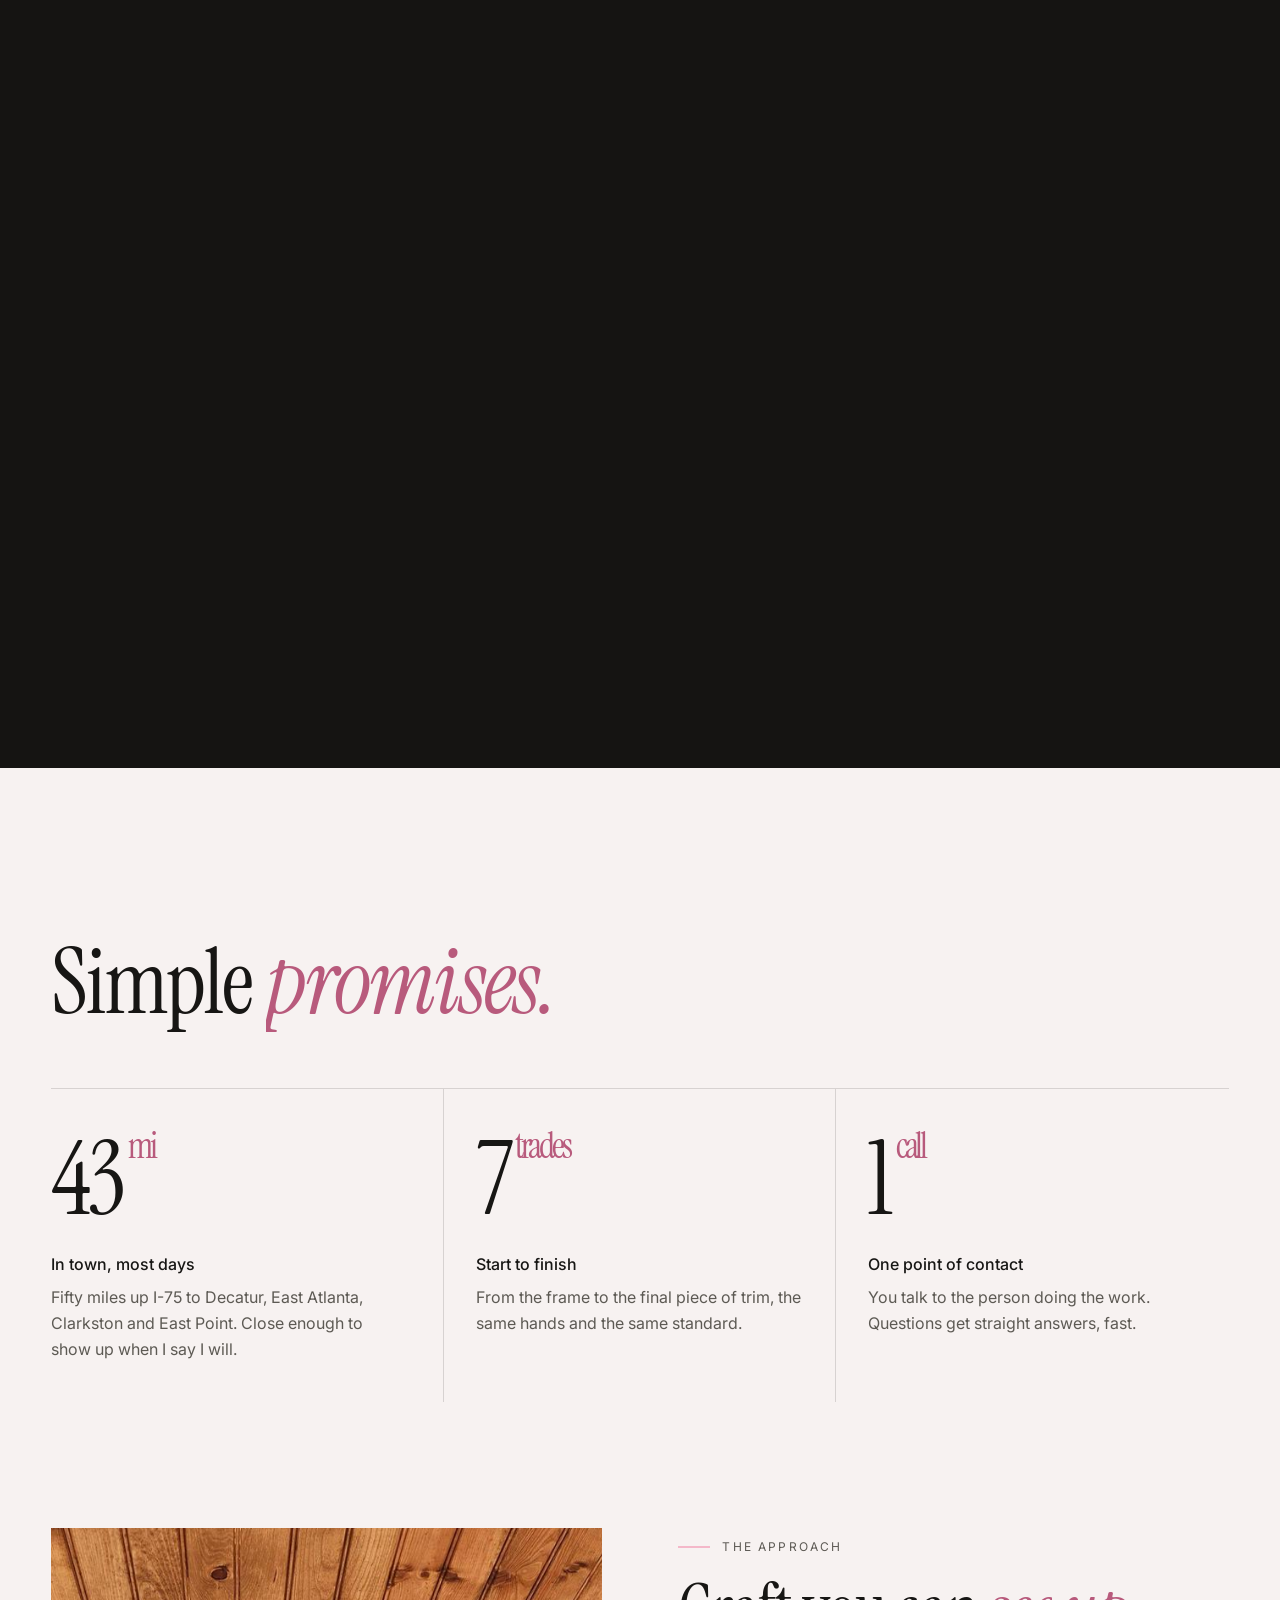
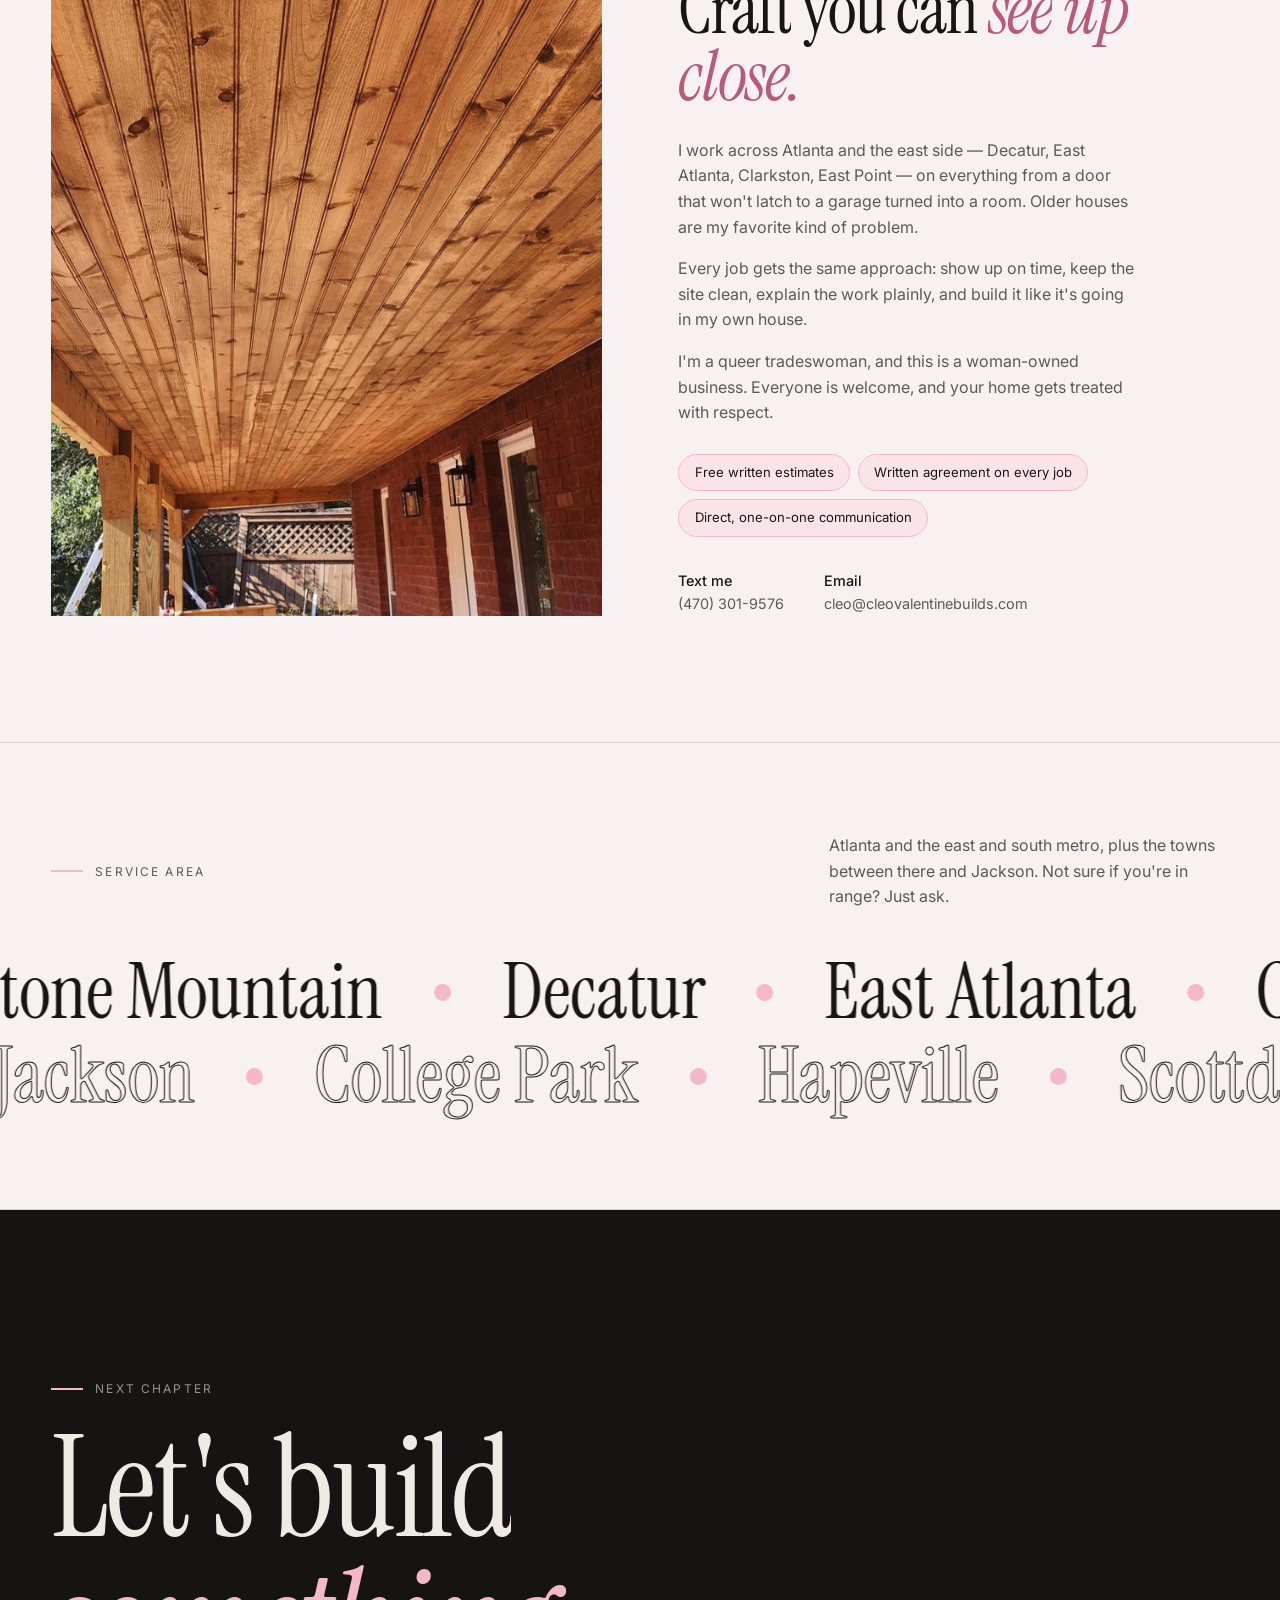
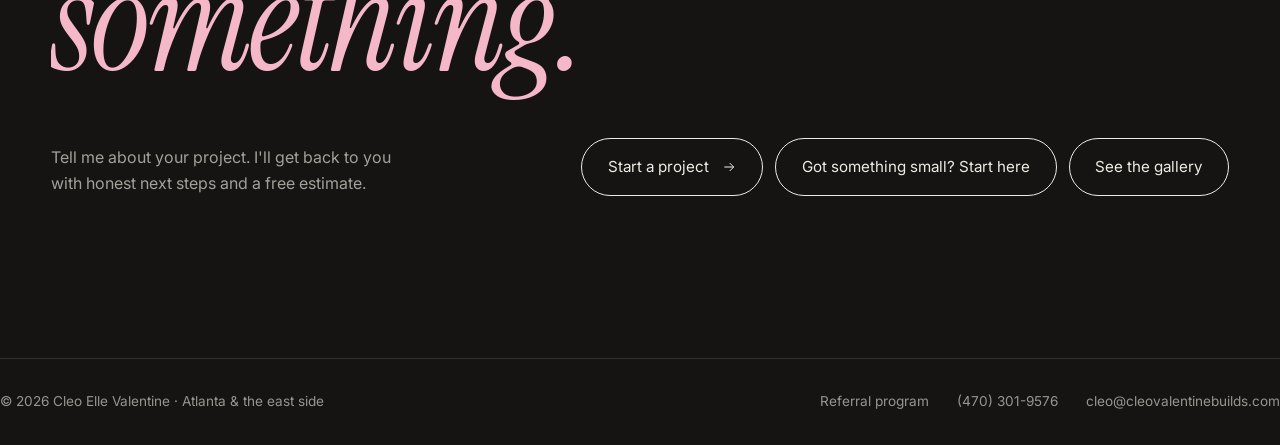
==== commit d08118fd: "Make this an Atlanta business All six jobs and every meeting so far have come from Atlanta - Decatur" ====
--- a/index.html
+++ b/index.html
@@ -3,16 +3,16 @@
 <head>
   <meta charset="utf-8">
   <meta name="viewport" content="width=device-width, initial-scale=1">
-  <title>Cleo Elle Valentine — Carpentry &amp; Construction in Jackson, GA</title>
-  <meta name="description" content="Framing, sheetrock, doors and trim, flooring, decks, pergolas, screened porches, and custom woodwork in Jackson, GA and 50 miles around.">
+  <title>Cleo Elle Valentine — Carpentry &amp; Repairs in Atlanta, GA</title>
+  <meta name="description" content="Doors, trim, drywall repair, flooring, decks, porches and built-ins across Atlanta and the east side — Decatur, East Atlanta, Clarkston and East Point. Free written estimates.">
   <link rel="canonical" href="https://cleovalentinebuilds.com/">
   <link rel="icon" href="favicon.svg" type="image/svg+xml">
   <meta property="og:type" content="website">
   <meta property="og:site_name" content="Cleo Elle Valentine Carpentry">
-  <meta property="og:title" content="Cleo Elle Valentine — Carpentry in Jackson, GA">
-  <meta property="og:description" content="Carpentry, repairs, and custom woodwork in Jackson, GA and 50 miles around. Free written estimates.">
+  <meta property="og:title" content="Cleo Elle Valentine — Carpentry &amp; Repairs in Atlanta">
+  <meta property="og:description" content="Carpentry and repairs across Atlanta and the east side. Older houses welcome. Free written estimates.">
   <meta property="og:url" content="https://cleovalentinebuilds.com/">
-  <meta property="og:image" content="https://cleovalentinebuilds.com/images/work/timber-pavilion-and-carport.jpg">
+  <meta property="og:image" content="https://cleovalentinebuilds.com/images/work/whole-home-remodel-front-porch.jpg">
   <meta name="twitter:card" content="summary_large_image">
   <script>document.documentElement.classList.replace("no-js", "js");</script>
   <link rel="preconnect" href="https://fonts.googleapis.com">
@@ -20,6 +20,143 @@
   <link href="https://fonts.googleapis.com/css2?family=Instrument+Serif:ital@0;1&family=Inter:wght@400;500;600&display=swap" rel="stylesheet">
   <link rel="stylesheet" href="css/styles.css?v=d899585c">
   <link rel="preload" href="data/gallery.json" as="fetch" crossorigin>
+  <script type="application/ld+json">
+{
+  "@context": "https://schema.org",
+  "@type": "HomeAndConstructionBusiness",
+  "@id": "https://cleovalentinebuilds.com/#business",
+  "name": "Cleo Valentine Builds",
+  "alternateName": "Cleo Elle Valentine Carpentry",
+  "description": "Carpentry and home repair across Atlanta and the east side: doors, trim, drywall, flooring, decks, porches, remodels and built-ins. Queer-owned and woman-owned.",
+  "url": "https://cleovalentinebuilds.com/",
+  "telephone": "+1-470-301-9576",
+  "email": "cleo@cleovalentinebuilds.com",
+  "image": "https://cleovalentinebuilds.com/images/work/whole-home-remodel-front-porch.jpg",
+  "logo": "https://cleovalentinebuilds.com/favicon.svg",
+  "founder": {
+    "@type": "Person",
+    "name": "Cleo Elle Valentine"
+  },
+  "address": {
+    "@type": "PostalAddress",
+    "addressLocality": "Jackson",
+    "addressRegion": "GA",
+    "addressCountry": "US"
+  },
+  "areaServed": [
+    {
+      "@type": "City",
+      "name": "Atlanta",
+      "addressRegion": "GA"
+    },
+    {
+      "@type": "City",
+      "name": "Decatur",
+      "addressRegion": "GA"
+    },
+    {
+      "@type": "City",
+      "name": "East Point",
+      "addressRegion": "GA"
+    },
+    {
+      "@type": "City",
+      "name": "Clarkston",
+      "addressRegion": "GA"
+    },
+    {
+      "@type": "City",
+      "name": "Avondale Estates",
+      "addressRegion": "GA"
+    },
+    {
+      "@type": "City",
+      "name": "Stone Mountain",
+      "addressRegion": "GA"
+    },
+    {
+      "@type": "City",
+      "name": "Scottdale",
+      "addressRegion": "GA"
+    },
+    {
+      "@type": "City",
+      "name": "Lithonia",
+      "addressRegion": "GA"
+    },
+    {
+      "@type": "City",
+      "name": "Conyers",
+      "addressRegion": "GA"
+    },
+    {
+      "@type": "City",
+      "name": "College Park",
+      "addressRegion": "GA"
+    },
+    {
+      "@type": "City",
+      "name": "Hapeville",
+      "addressRegion": "GA"
+    },
+    {
+      "@type": "City",
+      "name": "Forest Park",
+      "addressRegion": "GA"
+    },
+    {
+      "@type": "City",
+      "name": "Morrow",
+      "addressRegion": "GA"
+    },
+    {
+      "@type": "City",
+      "name": "Jonesboro",
+      "addressRegion": "GA"
+    },
+    {
+      "@type": "City",
+      "name": "Stockbridge",
+      "addressRegion": "GA"
+    },
+    {
+      "@type": "City",
+      "name": "McDonough",
+      "addressRegion": "GA"
+    },
+    {
+      "@type": "City",
+      "name": "Locust Grove",
+      "addressRegion": "GA"
+    },
+    {
+      "@type": "City",
+      "name": "Jackson",
+      "addressRegion": "GA"
+    }
+  ],
+  "knowsAbout": [
+    "Door installation and repair",
+    "Trim and baseboard",
+    "Drywall repair",
+    "Drywall installation",
+    "Garage and basement remodeling",
+    "Deck building",
+    "Deck repair and expansion",
+    "Hardwood and LVP flooring",
+    "Built-ins and shelving",
+    "Custom woodwork",
+    "Screened porches",
+    "Pergolas",
+    "Rot repair",
+    "Framing"
+  ],
+  "priceRange": "$$",
+  "sameAs": [
+    "https://maps.google.com/?cid=7729775057304121120"
+  ]
+}
+  </script>
 </head>
 <body>
   <div class="curtain" aria-hidden="true"></div>
@@ -51,7 +188,7 @@
         <i class="h" style="top:33%;animation-delay:.7s"></i>
       </div>
       <div class="container hero__content">
-        <span class="eyebrow" data-reveal style="--d:.5s">Carpentry &amp; Construction — Jackson, Georgia</span>
+        <span class="eyebrow" data-reveal style="--d:.5s">Carpentry &amp; Repairs — Atlanta, Georgia</span>
         <h1 class="display hero__title split" style="--d:.6s">Built square.<br><em>Built to last.</em></h1>
 
         <!-- Text leads: it's the fastest way to reach me and the preferred one -->
@@ -65,9 +202,9 @@
 
         <div class="hero__foot">
           <div class="hero__meta" data-reveal style="--d:1.1s">
-            <div><strong>Based in</strong>Jackson, GA</div>
-            <div><strong>Serving</strong>50 miles around</div>
-            <div><strong>From</strong>Framing to finish</div>
+            <div><strong>Working in</strong>Atlanta &amp; the east side</div>
+            <div><strong>Based</strong>An hour south, in Jackson</div>
+            <div><strong>From</strong>A stuck door to a full build</div>
           </div>
           <a href="#work" class="scroll-cue" data-reveal style="--d:1.3s">
             <span class="scroll-cue__line"></span> Scroll
@@ -108,48 +245,48 @@
             <span class="eyebrow" data-reveal>Services</span>
             <h2 class="display split" style="margin-top:1.25rem">Eight trades.<br><em>One crew.</em></h2>
           </div>
-          <p class="lead" data-reveal>One person accountable from start to finish. Small fixes have set starting prices; larger projects are quoted individually.</p>
+          <p class="lead" data-reveal>One person accountable from start to finish. Repairs and small fixes are genuinely welcome and have set starting prices; larger projects are quoted individually.</p>
         </div>
 
         <div class="service-list" data-stagger="0.06">
           <div class="service" data-reveal>
-            <span class="service__num">01</span><span class="service__name">Framing</span>
-            <span class="service__desc">Walls, additions, basements, and structural repairs built square, plumb, and true.</span>
-            <svg class="service__arrow" viewBox="0 0 24 24" fill="none" stroke="currentColor" stroke-width="1.5"><path d="M5 12h14M13 6l6 6-6 6"/></svg>
-          </div>
-          <div class="service" data-reveal>
-            <span class="service__num">02</span><span class="service__name">Sheetrock</span>
-            <span class="service__desc">Hanging, taping, and finishing to a smooth, paint-ready surface. Patches and repairs, too.</span>
-            <svg class="service__arrow" viewBox="0 0 24 24" fill="none" stroke="currentColor" stroke-width="1.5"><path d="M5 12h14M13 6l6 6-6 6"/></svg>
-          </div>
-          <div class="service" data-reveal>
-            <span class="service__num">03</span><span class="service__name">Doors &amp; Trim</span>
-            <span class="service__desc">Interior and exterior doors hung to swing clean, with baseboard, casing, and crown mitered tight.</span>
-            <svg class="service__arrow" viewBox="0 0 24 24" fill="none" stroke="currentColor" stroke-width="1.5"><path d="M5 12h14M13 6l6 6-6 6"/></svg>
-          </div>
-          <div class="service" data-reveal>
-            <span class="service__num">04</span><span class="service__name">Flooring</span>
-            <span class="service__desc">Hardwood, LVP, and laminate installed flat, with clean transitions from room to room.</span>
-            <svg class="service__arrow" viewBox="0 0 24 24" fill="none" stroke="currentColor" stroke-width="1.5"><path d="M5 12h14M13 6l6 6-6 6"/></svg>
-          </div>
-          <div class="service" data-reveal>
-            <span class="service__num">05</span><span class="service__name">Decks</span>
-            <span class="service__desc">Pressure-treated and composite decks on solid footings, sized for how you actually use your yard.</span>
-            <svg class="service__arrow" viewBox="0 0 24 24" fill="none" stroke="currentColor" stroke-width="1.5"><path d="M5 12h14M13 6l6 6-6 6"/></svg>
-          </div>
-          <div class="service" data-reveal>
-            <span class="service__num">06</span><span class="service__name">Pergolas</span>
-            <span class="service__desc">Freestanding or attached structures that add shade, shape, and a place to gather.</span>
-            <svg class="service__arrow" viewBox="0 0 24 24" fill="none" stroke="currentColor" stroke-width="1.5"><path d="M5 12h14M13 6l6 6-6 6"/></svg>
-          </div>
-          <div class="service" data-reveal>
-            <span class="service__num">07</span><span class="service__name">Screened Porches</span>
-            <span class="service__desc">New builds and conversions that keep the breeze and lose the bugs.</span>
-            <svg class="service__arrow" viewBox="0 0 24 24" fill="none" stroke="currentColor" stroke-width="1.5"><path d="M5 12h14M13 6l6 6-6 6"/></svg>
-          </div>
-          <div class="service" data-reveal>
-            <span class="service__num">08</span><span class="service__name">Custom Woodwork</span>
-            <span class="service__desc">Built-ins, shelving, mantels, and one-off pieces made to fit the space exactly.</span>
+            <span class="service__num">01</span><span class="service__name">Doors &amp; Trim</span>
+            <span class="service__desc">Doors that stick, drag, or won't latch, set to swing clean. Baseboard, casing, and crown mitered tight and matched to what's already there.</span>
+            <svg class="service__arrow" viewBox="0 0 24 24" fill="none" stroke="currentColor" stroke-width="1.5"><path d="M5 12h14M13 6l6 6-6 6"/></svg>
+          </div>
+          <div class="service" data-reveal>
+            <span class="service__num">02</span><span class="service__name">Drywall</span>
+            <span class="service__desc">Holes, cracks, water damage, and old plaster patched and finished smooth, ready for paint. Full rooms hung and taped, too.</span>
+            <svg class="service__arrow" viewBox="0 0 24 24" fill="none" stroke="currentColor" stroke-width="1.5"><path d="M5 12h14M13 6l6 6-6 6"/></svg>
+          </div>
+          <div class="service" data-reveal>
+            <span class="service__num">03</span><span class="service__name">Remodels</span>
+            <span class="service__desc">Garages, basements, and tired rooms turned into space you'll actually use, finished to the last piece of trim.</span>
+            <svg class="service__arrow" viewBox="0 0 24 24" fill="none" stroke="currentColor" stroke-width="1.5"><path d="M5 12h14M13 6l6 6-6 6"/></svg>
+          </div>
+          <div class="service" data-reveal>
+            <span class="service__num">04</span><span class="service__name">Decks</span>
+            <span class="service__desc">New decks, expansions, and rebuilds on solid footings, plus rot and railing repair on the one you already have.</span>
+            <svg class="service__arrow" viewBox="0 0 24 24" fill="none" stroke="currentColor" stroke-width="1.5"><path d="M5 12h14M13 6l6 6-6 6"/></svg>
+          </div>
+          <div class="service" data-reveal>
+            <span class="service__num">05</span><span class="service__name">Flooring</span>
+            <span class="service__desc">Hardwood, LVP, and laminate installed flat, with clean transitions from room to room and subfloor repair underneath.</span>
+            <svg class="service__arrow" viewBox="0 0 24 24" fill="none" stroke="currentColor" stroke-width="1.5"><path d="M5 12h14M13 6l6 6-6 6"/></svg>
+          </div>
+          <div class="service" data-reveal>
+            <span class="service__num">06</span><span class="service__name">Custom Woodwork</span>
+            <span class="service__desc">Built-ins, shelving, mantels, and benches made to fit the awkward corners an older house gives you.</span>
+            <svg class="service__arrow" viewBox="0 0 24 24" fill="none" stroke="currentColor" stroke-width="1.5"><path d="M5 12h14M13 6l6 6-6 6"/></svg>
+          </div>
+          <div class="service" data-reveal>
+            <span class="service__num">07</span><span class="service__name">Porches &amp; Pergolas</span>
+            <span class="service__desc">Screened porches that keep the breeze and lose the bugs, and pergolas that add shade and shape to a yard.</span>
+            <svg class="service__arrow" viewBox="0 0 24 24" fill="none" stroke="currentColor" stroke-width="1.5"><path d="M5 12h14M13 6l6 6-6 6"/></svg>
+          </div>
+          <div class="service" data-reveal>
+            <span class="service__num">08</span><span class="service__name">Framing</span>
+            <span class="service__desc">Walls, additions, and structural repair built square, plumb, and true.</span>
             <svg class="service__arrow" viewBox="0 0 24 24" fill="none" stroke="currentColor" stroke-width="1.5"><path d="M5 12h14M13 6l6 6-6 6"/></svg>
           </div>
         </div>
@@ -208,8 +345,8 @@
         <div class="principles__grid" data-stagger="0.15">
           <div class="principle" data-reveal>
             <div class="principle__big"><span data-count="50">0</span><sup>mi</sup></div>
-            <h3>Local, and close by</h3>
-            <p>Jackson and every town within fifty miles. Close enough to show up when I say I will.</p>
+            <h3>In town, most days</h3>
+            <p>Fifty miles up I-75 to Decatur, East Atlanta, Clarkston and East Point. Close enough to show up when I say I will.</p>
           </div>
           <div class="principle" data-reveal>
             <div class="principle__big"><span data-count="8">0</span><sup>trades</sup></div>
@@ -232,8 +369,9 @@
         <div>
           <span class="eyebrow" data-reveal>The approach</span>
           <h2 class="display split">Craft you can <em>see up close.</em></h2>
-          <p data-reveal>Based in Jackson, Georgia, I build and repair homes across Butts County and the surrounding area, from framing an addition to hanging the last door.</p>
+          <p data-reveal>I work across Atlanta and the east side — Decatur, East Atlanta, Clarkston, East Point — on everything from a door that won't latch to a garage turned into a room. Older houses are my favorite kind of problem.</p>
           <p data-reveal style="--d:.1s">Every job gets the same approach: show up on time, keep the site clean, explain the work plainly, and build it like it's going in my own house.</p>
+          <p data-reveal style="--d:.12s">I'm a queer tradeswoman, and this is a woman-owned business. Everyone is welcome, and your home gets treated with respect.</p>
           <div class="badges" data-reveal style="--d:.15s">
             <span>Free written estimates</span>
             <span>Written agreement on every job</span>
@@ -251,16 +389,16 @@
     <section class="area">
       <div class="container area__head">
         <span class="eyebrow" data-reveal>Service area</span>
-        <p data-reveal>Jackson, GA and roughly 50 miles in every direction. Not sure if you're in range? Just ask.</p>
+        <p data-reveal>Atlanta and the east and south metro, plus the towns between there and Jackson. Not sure if you're in range? Just ask.</p>
       </div>
       <div class="marquee" data-dir="left">
         <div class="marquee__group">
-          <span class="marquee__item">Jackson</span><span class="marquee__item">McDonough</span><span class="marquee__item">Griffin</span><span class="marquee__item">Locust Grove</span><span class="marquee__item">Covington</span><span class="marquee__item">Monticello</span><span class="marquee__item">Barnesville</span><span class="marquee__item">Forsyth</span>
+          <span class="marquee__item">Decatur</span><span class="marquee__item">East Atlanta</span><span class="marquee__item">Clarkston</span><span class="marquee__item">East Point</span><span class="marquee__item">Avondale Estates</span><span class="marquee__item">Kirkwood</span><span class="marquee__item">Grant Park</span><span class="marquee__item">Stone Mountain</span>
         </div>
       </div>
       <div class="marquee marquee--outline" data-dir="right">
         <div class="marquee__group">
-          <span class="marquee__item">Stockbridge</span><span class="marquee__item">Hampton</span><span class="marquee__item">Fayetteville</span><span class="marquee__item">Peachtree City</span><span class="marquee__item">Conyers</span><span class="marquee__item">Thomaston</span><span class="marquee__item">Zebulon</span><span class="marquee__item">Macon</span>
+          <span class="marquee__item">College Park</span><span class="marquee__item">Hapeville</span><span class="marquee__item">Scottdale</span><span class="marquee__item">Conyers</span><span class="marquee__item">Lithonia</span><span class="marquee__item">Forest Park</span><span class="marquee__item">Stockbridge</span><span class="marquee__item">Jackson</span>
         </div>
       </div>
     </section>
@@ -286,7 +424,7 @@
 
   <footer class="footer">
     <div class="container footer__inner">
-      <span>© <span data-year>2026</span> Cleo Elle Valentine · Jackson, GA</span>
+      <span>© <span data-year>2026</span> Cleo Elle Valentine · Atlanta &amp; the east side</span>
       <div class="footer__links">
         <a href="/referrals">Referral program</a>
         <a href="tel:4703019576">(470) 301-9576</a>
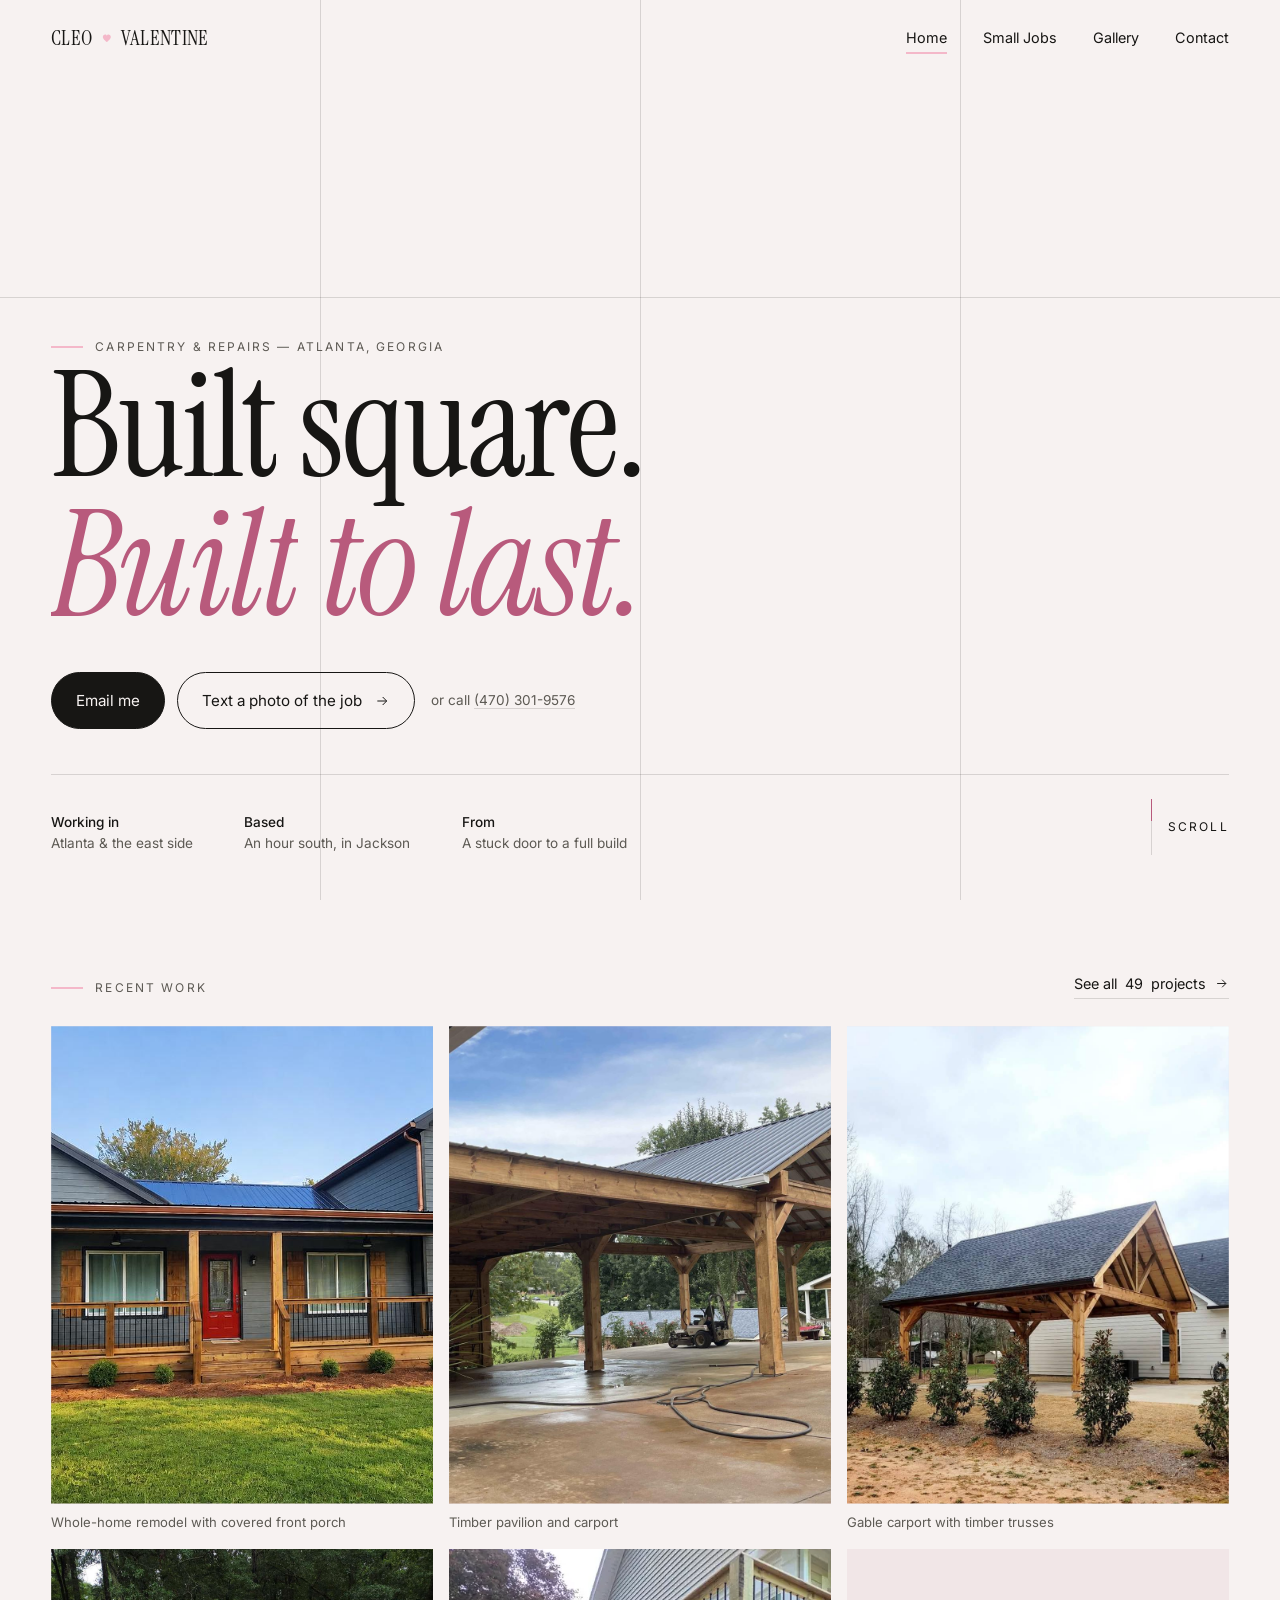
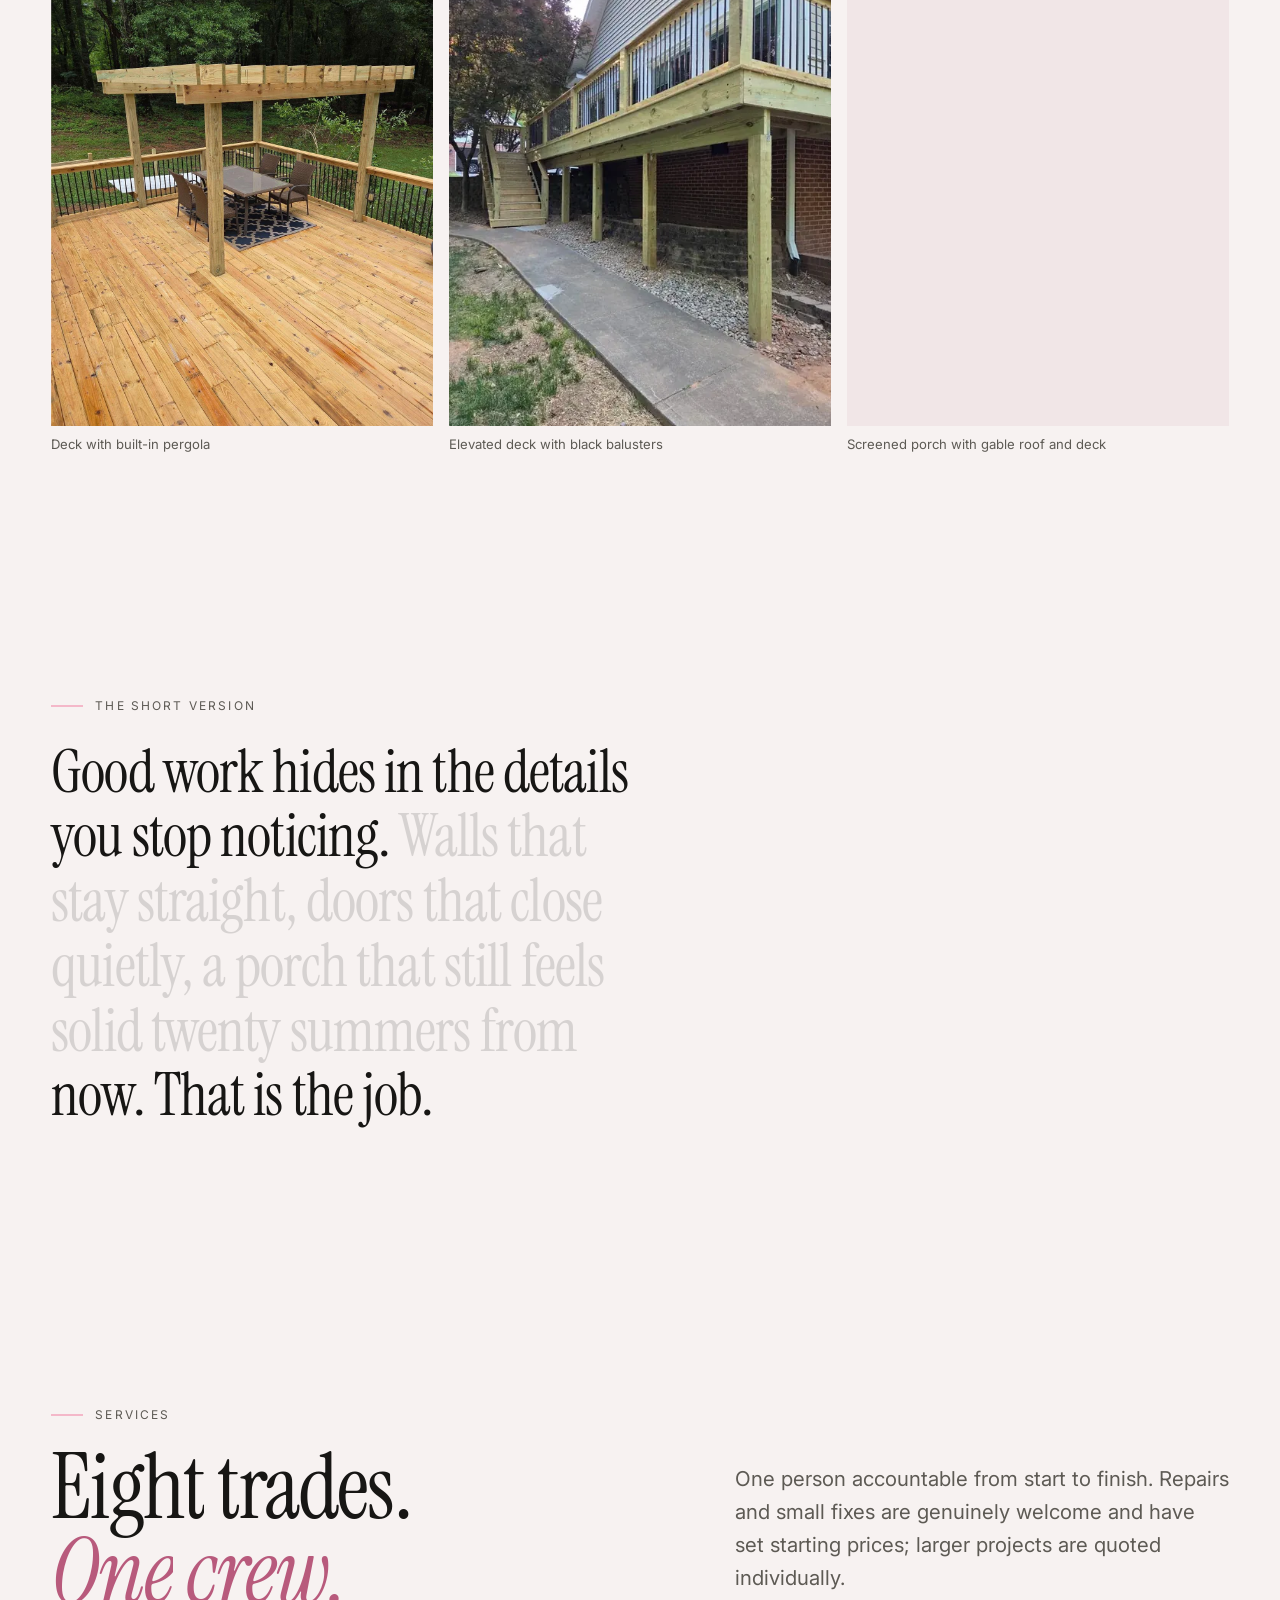
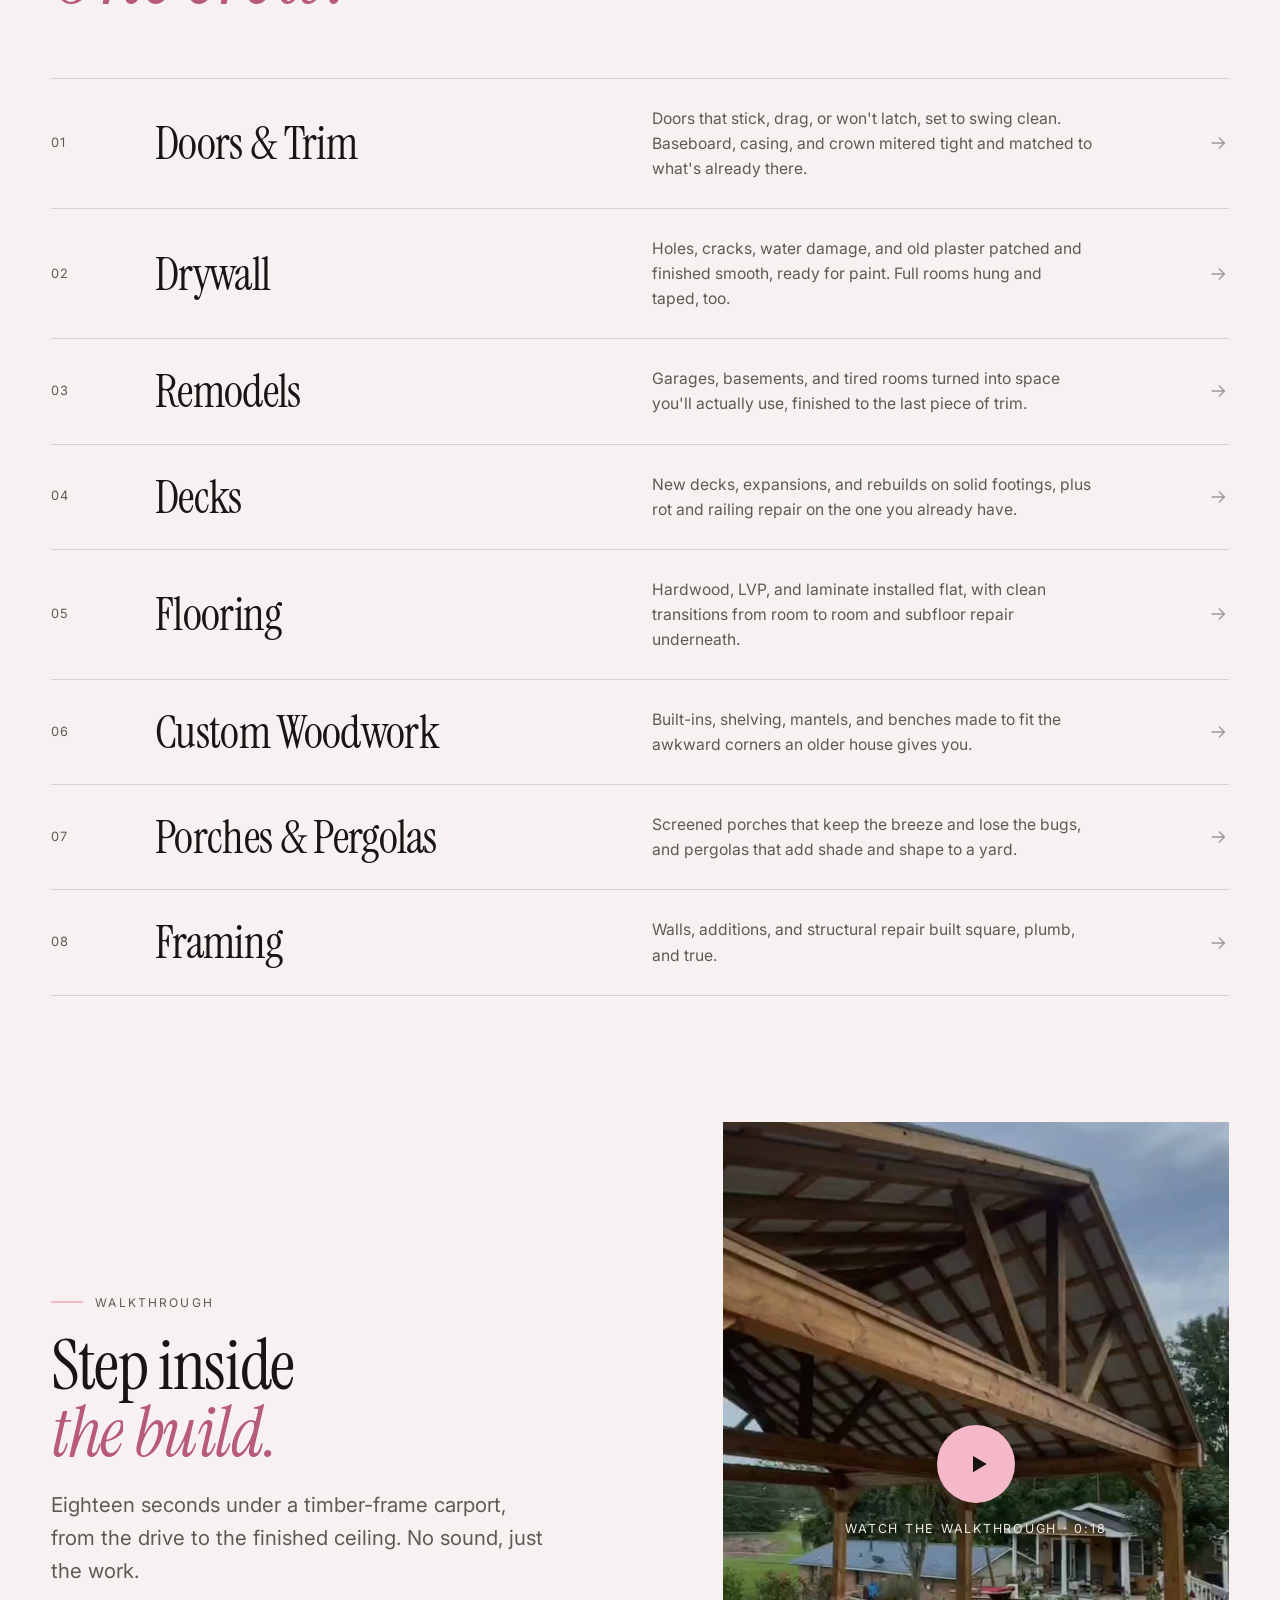
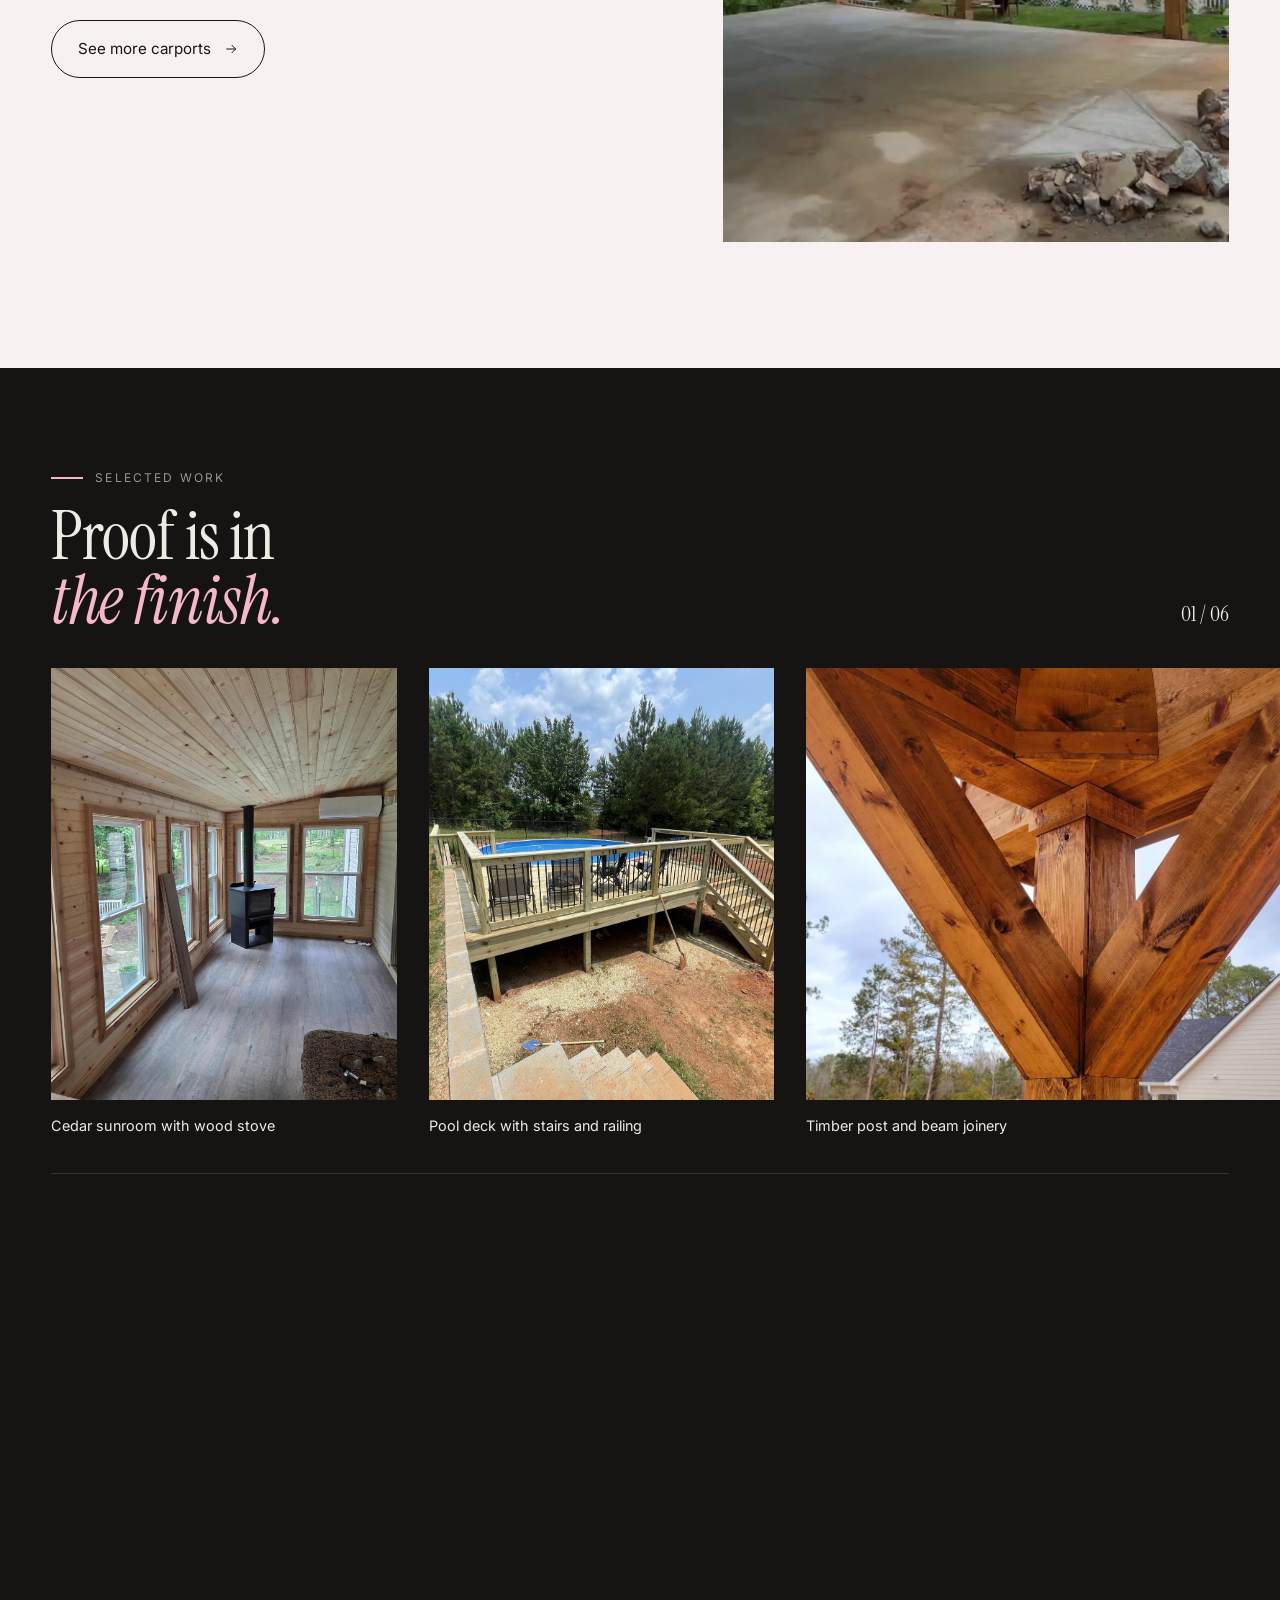
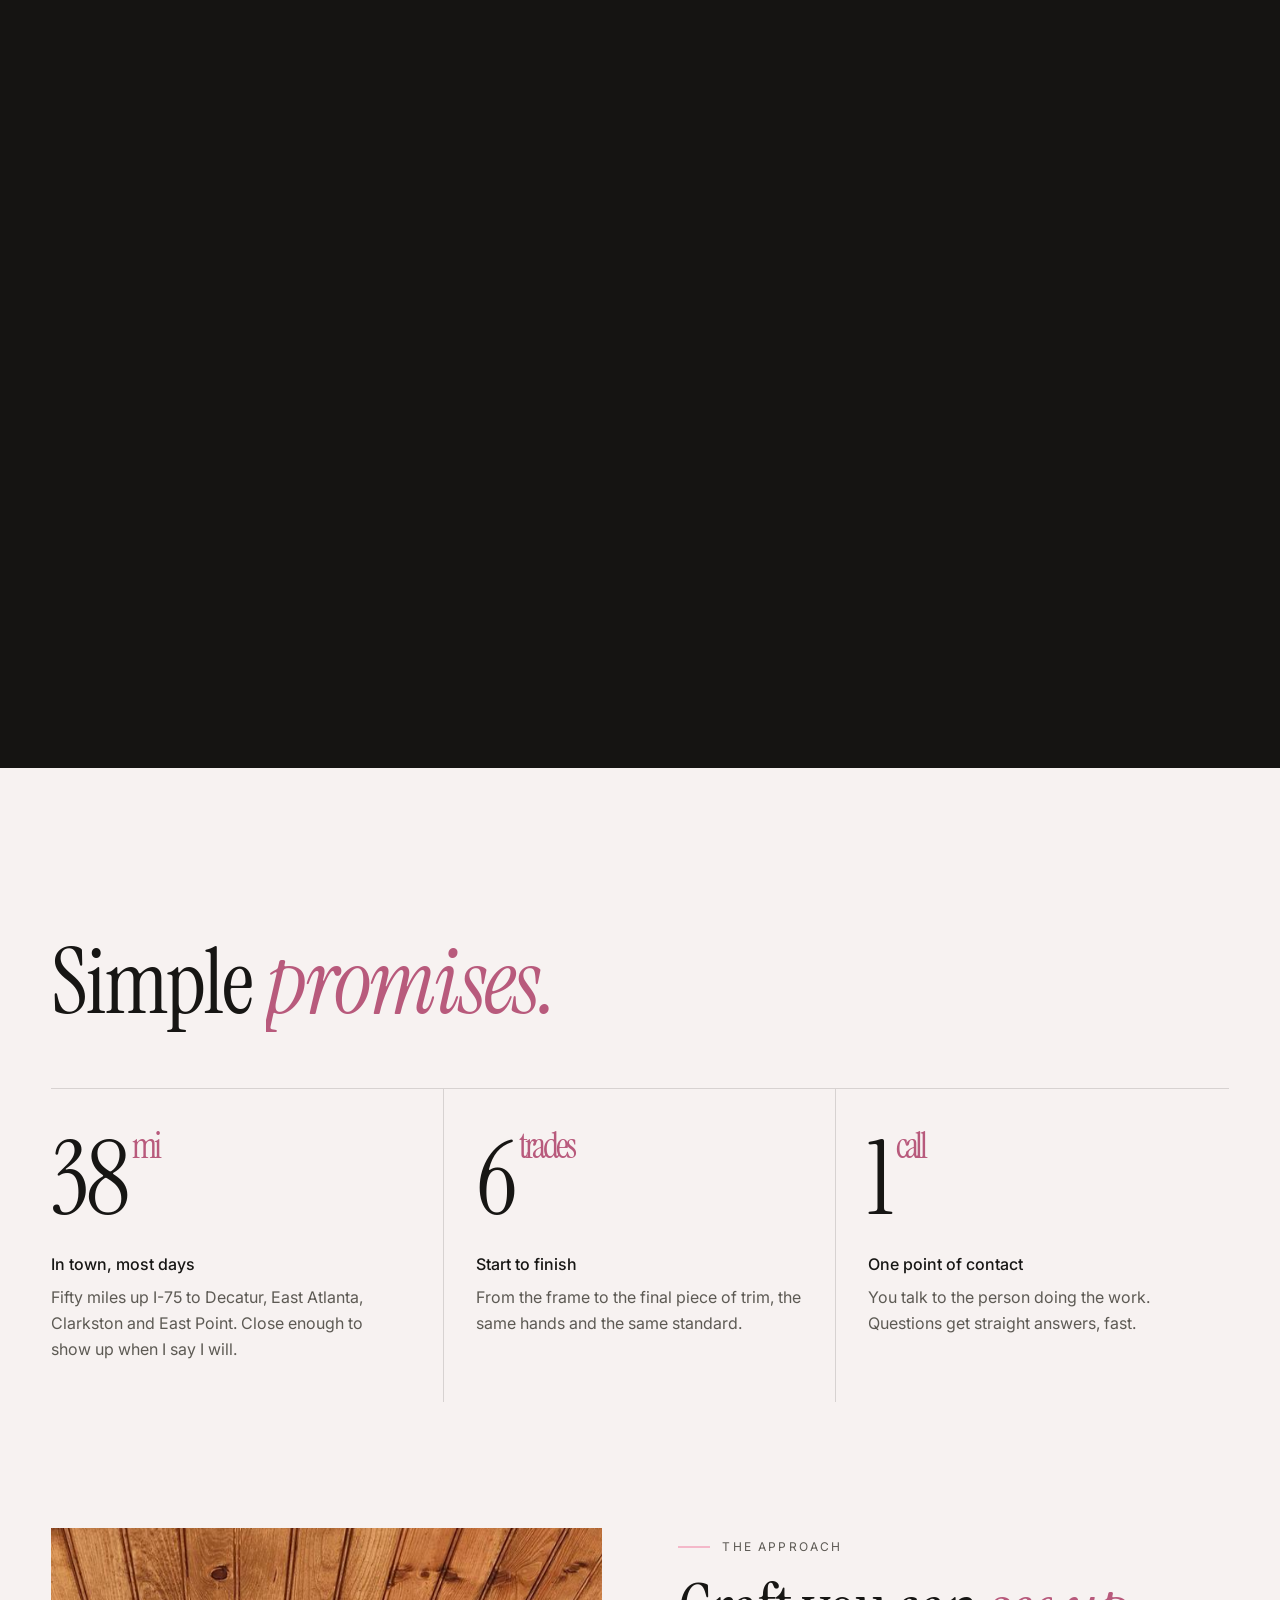
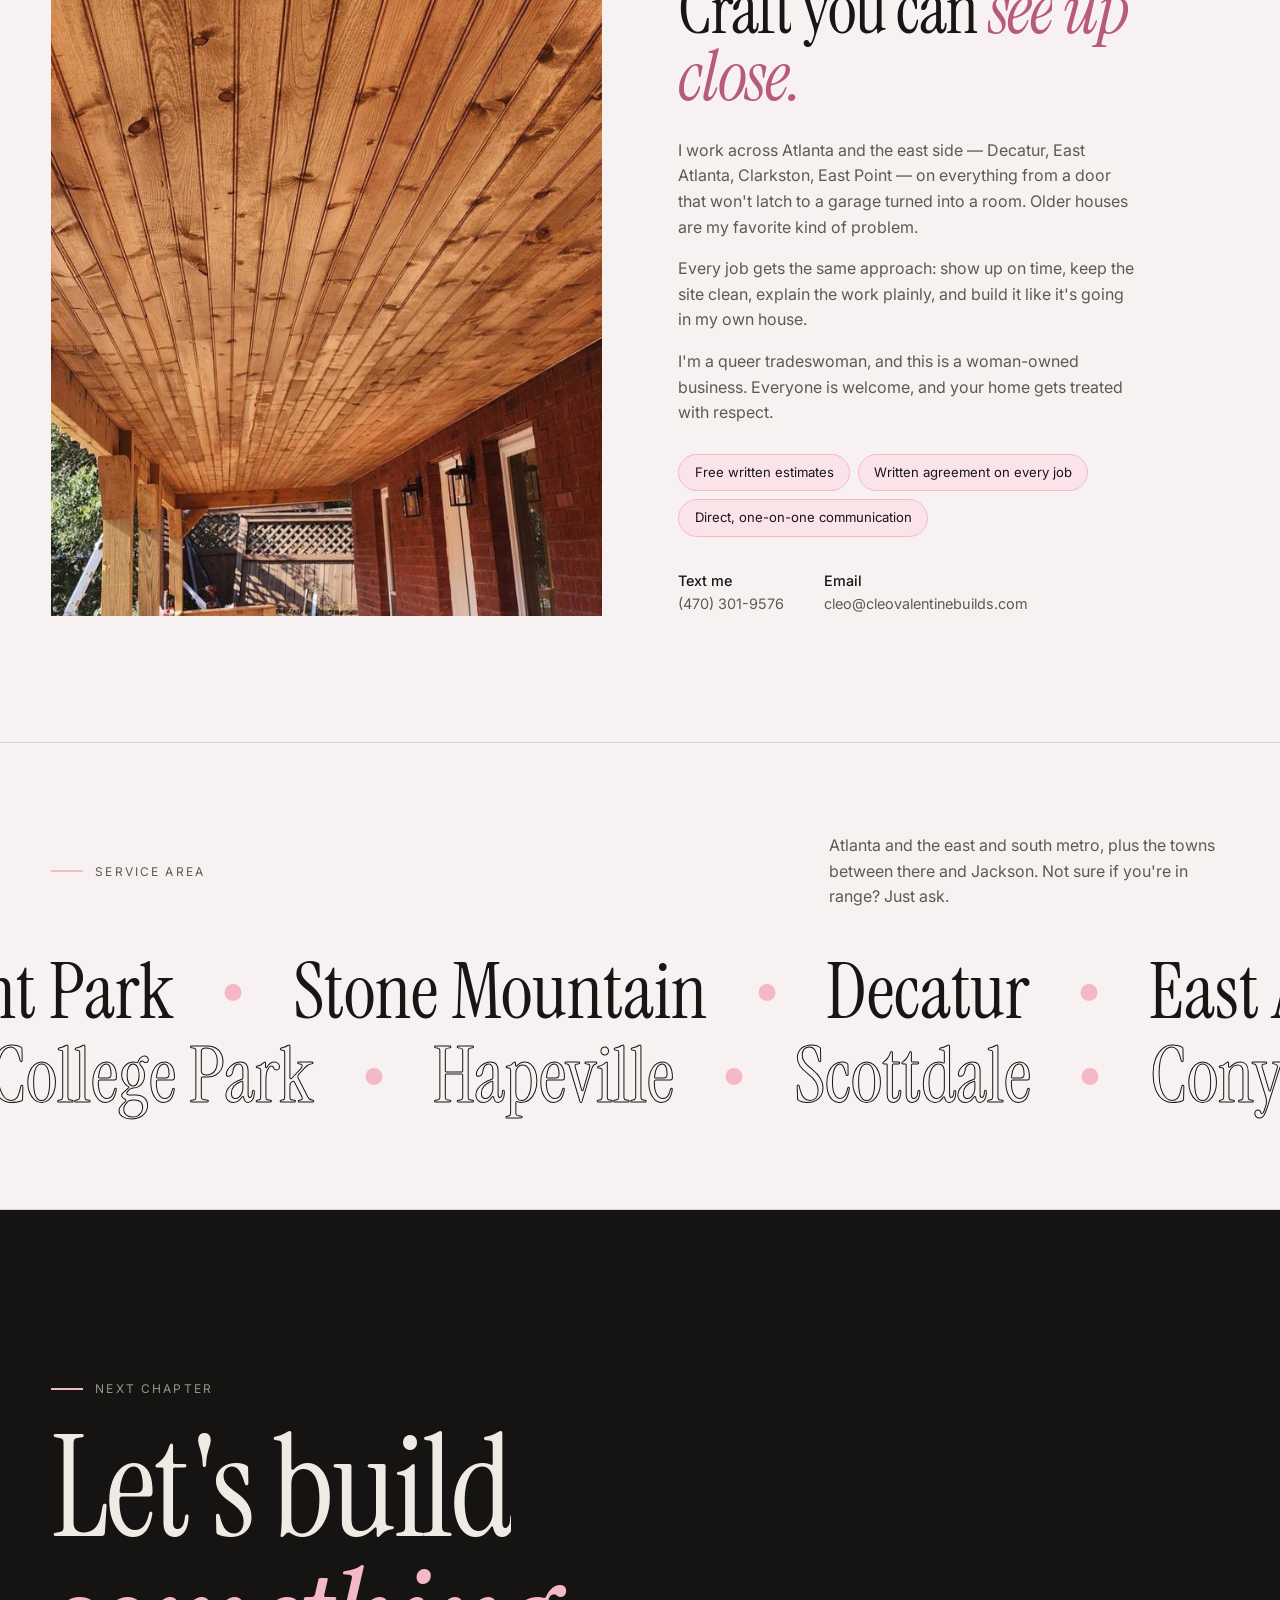
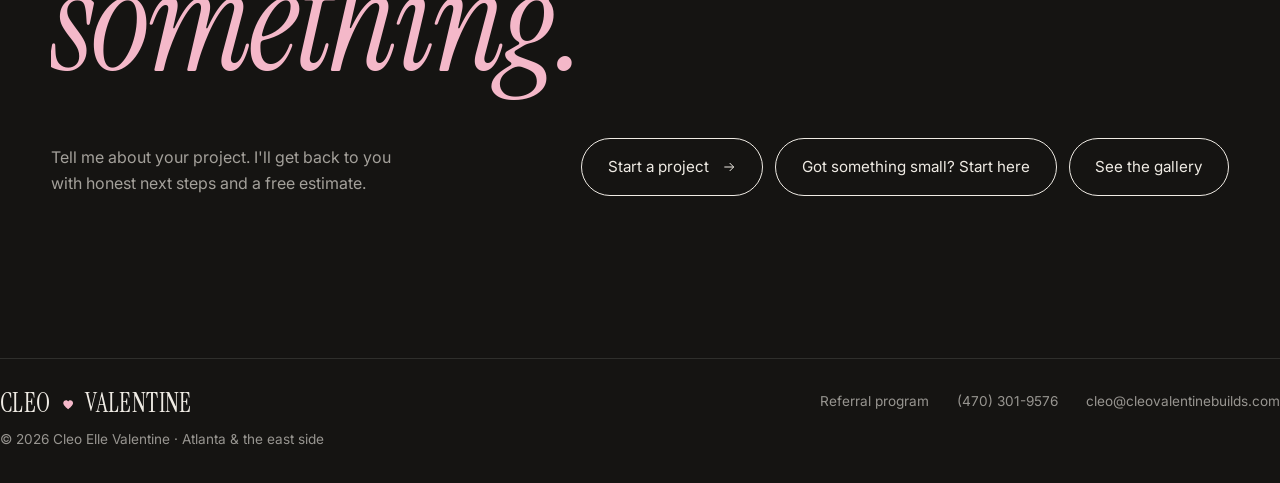
==== commit 12bc7e01: "Make the name the logo CLEO (heart) VALENTINE, set in Instrument Serif uppercase with a heart where " ====
--- a/index.html
+++ b/index.html
@@ -18,7 +18,7 @@
   <link rel="preconnect" href="https://fonts.googleapis.com">
   <link rel="preconnect" href="https://fonts.gstatic.com" crossorigin>
   <link href="https://fonts.googleapis.com/css2?family=Instrument+Serif:ital@0;1&family=Inter:wght@400;500;600&display=swap" rel="stylesheet">
-  <link rel="stylesheet" href="css/styles.css?v=d899585c">
+  <link rel="stylesheet" href="css/styles.css?v=9bc67736">
   <link rel="preload" href="data/gallery.json" as="fetch" crossorigin>
   <script type="application/ld+json">
 {
@@ -165,9 +165,10 @@
   <!-- ============ NAV ============ -->
   <header class="nav">
     <div class="container nav__inner">
-      <a href="/" class="brand">
-        <svg class="brand__mark" viewBox="0 0 24 24" fill="none" stroke="currentColor" stroke-width="1.6" aria-hidden="true"><path d="M3 11 12 3l9 8M5 9.5V21h14V9.5M10 21v-6h4v6"/></svg>
-        Cleo Elle Valentine
+      <a href="/" class="brand" aria-label="Cleo Valentine Builds, home">
+        <span>Cleo</span>
+        <svg class="brand__heart" viewBox="0 0 24 24" aria-hidden="true"><path d="M12 20.6C9.7 18.5 3.8 14.3 3.8 10.1 3.8 7.4 6 5.3 8.6 5.3 10.3 5.3 11.4 6.4 12 7.6 12.6 6.4 13.7 5.3 15.4 5.3 18 5.3 20.2 7.4 20.2 10.1 20.2 14.3 14.3 18.5 12 20.6Z"/></svg>
+        <span>Valentine</span>
       </a>
       <nav class="nav__links">
         <a href="/" aria-current="page">Home</a>
@@ -424,7 +425,14 @@
 
   <footer class="footer">
     <div class="container footer__inner">
-      <span>© <span data-year>2026</span> Cleo Elle Valentine · Atlanta &amp; the east side</span>
+      <div class="footer__id">
+        <a href="/" class="footer__brand" aria-label="Cleo Valentine Builds, home">
+          <span>Cleo</span>
+          <svg class="brand__heart" viewBox="0 0 24 24" aria-hidden="true"><path d="M12 20.6C9.7 18.5 3.8 14.3 3.8 10.1 3.8 7.4 6 5.3 8.6 5.3 10.3 5.3 11.4 6.4 12 7.6 12.6 6.4 13.7 5.3 15.4 5.3 18 5.3 20.2 7.4 20.2 10.1 20.2 14.3 14.3 18.5 12 20.6Z"/></svg>
+          <span>Valentine</span>
+        </a>
+        <span>© <span data-year>2026</span> Cleo Elle Valentine · Atlanta &amp; the east side</span>
+      </div>
       <div class="footer__links">
         <a href="/referrals">Referral program</a>
         <a href="tel:4703019576">(470) 301-9576</a>
--- a/css/styles.css
+++ b/css/styles.css
@@ -88,8 +88,17 @@
 .nav.is-scrolled { background: rgba(247, 242, 241, 0.82); backdrop-filter: blur(14px); -webkit-backdrop-filter: blur(14px); }
 .nav.is-hidden { transform: translateY(-100%); }
 
-.brand { font-weight: 600; letter-spacing: -0.01em; display: flex; align-items: center; gap: 0.6rem; }
-.brand__mark { width: 22px; height: 22px;  color: var(--accent-ink); }
+/* Wordmark: uppercase serif split by a heart. The name is real text, so it stays
+   selectable and searchable and a screen reader reads it; only the heart is drawn.
+   The heart is --accent, which is brilliant on the dark footer and deliberately
+   soft here on the cream nav. */
+.brand {
+  display: flex; align-items: center; gap: 0.4em;
+  font-family: var(--font-display); font-weight: 400;
+  font-size: 1.3rem; line-height: 1;
+  text-transform: uppercase; letter-spacing: 0.015em;
+}
+.brand__heart { width: 0.56em; height: 0.56em; flex: none; fill: var(--accent); }
 
 .nav__links { display: flex; gap: 2.25rem; font-size: 0.9rem; }
 .nav__links a { position: relative; padding: 0.25rem 0; }
@@ -616,6 +625,12 @@
 .footer__inner { display: flex; justify-content: space-between; gap: 1.5rem; flex-wrap: wrap; padding: 2rem 0; border-top: 1px solid rgba(239,235,228,0.12); }
 .footer a:hover { color: var(--accent); }
 .footer__links { display: flex; gap: 1.75rem; flex-wrap: wrap; }
+.footer__id { display: flex; flex-direction: column; gap: 0.75rem; }
+.footer__brand {
+  display: flex; align-items: center; gap: 0.4em;
+  font-family: var(--font-display); font-size: 1.6rem; line-height: 1;
+  text-transform: uppercase; letter-spacing: 0.015em; color: var(--dark-ink);
+}
 
 /* ==========================================================================
    Page header (gallery / contact)
